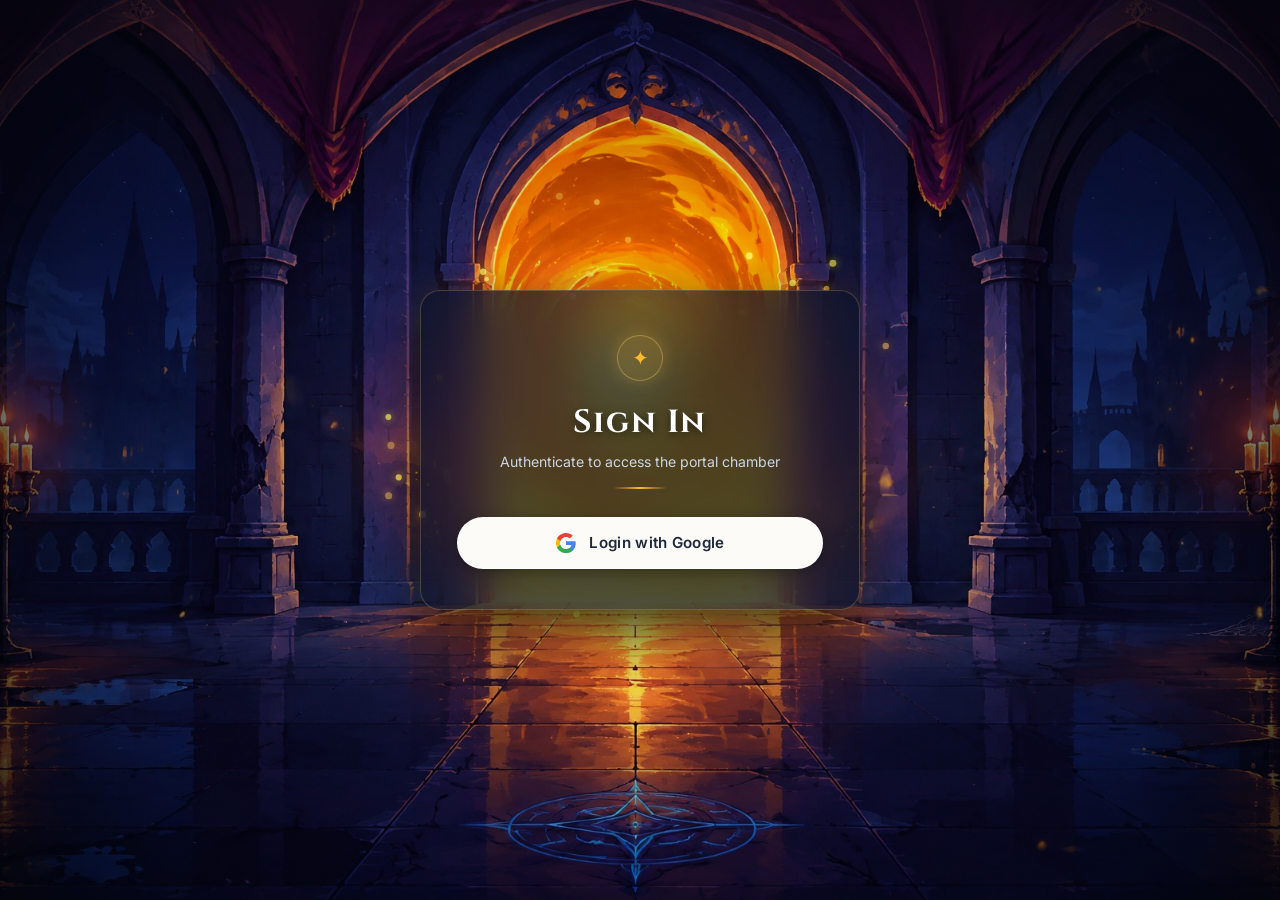
==== introduction-module/index.html @ b2c97324 "feat(intro): implement full progressive unlock chain and playable challenges 4-9" ====
<!DOCTYPE html>
<html lang="en">
<head>
  <meta charset="UTF-8" />
  <meta name="viewport" content="width=device-width, initial-scale=1.0" />
  <title>Cybersecurity Classes — Introduction Module</title>
  <link rel="preconnect" href="https://fonts.googleapis.com" />
  <link rel="preconnect" href="https://fonts.gstatic.com" crossorigin />
  <link href="https://fonts.googleapis.com/css2?family=Cinzel:wght@600;700;800&family=IBM+Plex+Mono:wght@400;500;600&family=Inter:wght@400;500;600;700&family=Outfit:wght@400;500;600;700&family=Sora:wght@400;500;600;700&display=swap" rel="stylesheet" />
  <script>
    // Instant Auth Guard (prevents unauthorized access or forward navigation after logout)
    (function() {
      try {
        if (sessionStorage.getItem('sanctumAuth') !== 'true') {
          window.location.replace('../index.html#login');
        }
      } catch (e) {
        window.location.replace('../index.html#login');
      }
    })();
    window.addEventListener('pageshow', function() {
      try {
        if (sessionStorage.getItem('sanctumAuth') !== 'true') {
          window.location.replace('../index.html#login');
        }
      } catch (e) {
        window.location.replace('../index.html#login');
      }
    });
  </script>
  <style>
    :root {
      --font-display: 'Cinzel', serif;
      --font-ui: 'Inter', sans-serif;
      --font-accent: 'Outfit', sans-serif;
      --font-mono: 'IBM Plex Mono', monospace;

      /* Forest Color Tokens */
      --color-forest-dark: #030a06;
      --color-forest-bg: #05140d;
      --color-forest-mid: #0b2217;
      --color-forest-canopy: #123826;
      --color-forest-light: #1a4f36;

      /* Foliage & Spore Emeralds */
      --color-emerald: #10b981;
      --color-emerald-glow: rgba(16, 185, 129, 0.4);
      --color-emerald-bright: #34d399;
      --color-emerald-mint: #6ee7b7;

      /* Ancient Timber & Bark */
      --color-timber-dark: #22140a;
      --color-timber: #3d2413;
      --color-timber-light: #6a4325;
      --color-timber-border: rgba(138, 93, 56, 0.35);

      /* River & Lake Luminous Blues */
      --color-river-deep: #022538;
      --color-river-blue: #0284c7;
      --color-river-sparkle: #38bdf8;
      --color-water-glow: rgba(56, 189, 248, 0.35);

      /* Warm Lantern & Firefly Amber */
      --color-lantern: #f59e0b;
      --color-lantern-bright: #fbbf24;
      --color-lantern-glow: rgba(251, 191, 36, 0.4);
      --color-gold: #fbbf24;
      --color-gold-bright: #fef08a;

      /* Cave Stone */
      --color-cave-stone: #131c19;
      --color-cave-border: rgba(52, 211, 153, 0.25);

      /* UI Panels (Glassmorphic Moss/Basalt) */
      --color-panel: rgba(8, 24, 16, 0.88);
      --color-panel-2: rgba(13, 38, 26, 0.92);
      --color-border: rgba(52, 211, 153, 0.22);
      --color-border-glow: rgba(52, 211, 153, 0.45);
      --color-red: #ef4444;

      --ease-cinematic: cubic-bezier(0.16, 1, 0.3, 1);
      --ease-spring: cubic-bezier(0.34, 1.56, 0.64, 1);
    }

    *, *::before, *::after {
      box-sizing: border-box;
      margin: 0;
      padding: 0;
    }

    html, body {
      width: 100%;
      min-height: 100%;
      background-color: var(--color-forest-dark);
      color: #e2e8f0;
      font-family: var(--font-ui);
      -webkit-font-smoothing: antialiased;
      overflow-x: hidden;
    }

    /* =========================================================================
       FOREST ENVIRONMENT BACKDROP (Sky, Mist, Trees, River, Lake, Cave, Treehouse)
       ========================================================================= */
    .forest-backdrop {
      position: fixed;
      inset: 0;
      pointer-events: none;
      z-index: 0;
      overflow: hidden;
    }

    /* Ambient Twilight Canopy Sky Gradient */
    .forest-sky {
      position: absolute;
      inset: 0;
      background: radial-gradient(circle at 50% 15%, #0e3424 0%, #061910 50%, #030a06 100%);
    }

    /* Animated Forest Mist Layers */
    .forest-mist-layer {
      position: absolute;
      left: -50%;
      width: 200%;
      height: 100%;
      background: radial-gradient(ellipse at 50% 40%, rgba(16, 185, 129, 0.07) 0%, transparent 60%),
                  radial-gradient(ellipse at 30% 70%, rgba(56, 189, 248, 0.06) 0%, transparent 50%),
                  radial-gradient(ellipse at 70% 80%, rgba(16, 185, 129, 0.05) 0%, transparent 55%);
      animation: mistDrift 38s ease-in-out infinite alternate;
      opacity: 0.85;
    }

    .forest-mist-layer-2 {
      position: absolute;
      left: -30%;
      width: 160%;
      height: 100%;
      background: radial-gradient(ellipse at 60% 30%, rgba(52, 211, 153, 0.06) 0%, transparent 50%),
                  radial-gradient(ellipse at 40% 85%, rgba(6, 78, 59, 0.15) 0%, transparent 60%);
      animation: mistDrift2 48s ease-in-out infinite alternate;
      opacity: 0.7;
    }

    @keyframes mistDrift {
      0% { transform: translateX(0) translateY(0); }
      50% { transform: translateX(6%) translateY(-20px); }
      100% { transform: translateX(-4%) translateY(10px); }
    }

    @keyframes mistDrift2 {
      0% { transform: translateX(0) scale(1); }
      50% { transform: translateX(-5%) scale(1.04); }
      100% { transform: translateX(3%) scale(0.98); }
    }

    /* Fireflies Canvas */
    #forestParticlesCanvas {
      position: absolute;
      inset: 0;
      width: 100%;
      height: 100%;
      z-index: 1;
    }

    /* Environmental Scenery SVG Container */
    .forest-scenery-svg {
      position: absolute;
      inset: 0;
      width: 100%;
      height: 100%;
      z-index: 2;
      object-fit: cover;
    }

    /* Hanging Canopy Foliage at Top */
    .canopy-vines {
      position: absolute;
      top: 0;
      left: 0;
      width: 100%;
      height: 140px;
      background: radial-gradient(ellipse at 20% 0%, rgba(16, 68, 42, 0.6) 0%, transparent 70%),
                  radial-gradient(ellipse at 80% 0%, rgba(16, 68, 42, 0.6) 0%, transparent 70%);
      pointer-events: none;
      z-index: 3;
    }

    /* Lantern Sway Animation */
    @keyframes lanternSway {
      0% { transform: rotate(-5deg); }
      50% { transform: rotate(5deg); }
      100% { transform: rotate(-5deg); }
    }

    .swaying-lantern {
      transform-origin: 1720px 420px;
      animation: lanternSway 4.2s ease-in-out infinite;
    }

    /* Water Ripple Shimmer Animation */
    @keyframes waterShimmer {
      0% { opacity: 0.45; stroke-dashoffset: 0; }
      50% { opacity: 0.85; stroke-dashoffset: 40; }
      100% { opacity: 0.45; stroke-dashoffset: 80; }
    }

    .ripple-wave {
      stroke-dasharray: 12, 18;
      animation: waterShimmer 6s linear infinite;
    }

    /* Cave Rune Glow Animation */
    @keyframes runeGlow {
      0%, 100% { opacity: 0.4; filter: drop-shadow(0 0 4px #10b981); }
      50% { opacity: 0.95; filter: drop-shadow(0 0 12px #34d399); }
    }

    .cave-rune {
      animation: runeGlow 3.6s ease-in-out infinite;
    }

    /* =========================================================================
       TOP NAVIGATION BAR (Woodland Ranger Post Aesthetic)
       ========================================================================= */
    .sanctum-topbar {
      position: relative;
      z-index: 25;
      display: flex;
      align-items: center;
      justify-content: space-between;
      padding: 18px 36px;
      border-bottom: 1px solid var(--color-border);
      background: rgba(5, 18, 12, 0.88);
      backdrop-filter: blur(16px);
      -webkit-backdrop-filter: blur(16px);
      box-shadow: 0 4px 24px rgba(0, 0, 0, 0.5), inset 0 -1px 0 rgba(52, 211, 153, 0.15);
    }

    .topbar-left {
      display: flex;
      align-items: center;
      gap: 14px;
    }

    .topbar-sigil {
      width: 36px;
      height: 36px;
      border-radius: 50%;
      background: radial-gradient(circle at 35% 35%, #184832 0%, #071c12 100%);
      border: 1.5px solid rgba(52, 211, 153, 0.5);
      box-shadow: 0 0 16px rgba(16, 185, 129, 0.35);
      display: flex;
      align-items: center;
      justify-content: center;
      color: var(--color-emerald-bright);
      font-size: 1.1rem;
    }

    .topbar-title {
      font-family: var(--font-display);
      font-size: 1.15rem;
      font-weight: 700;
      color: #ffffff;
      letter-spacing: 0.04em;
      text-shadow: 0 0 12px rgba(16, 185, 129, 0.3);
    }

    .topbar-crumbs {
      display: flex;
      align-items: center;
      gap: 8px;
      font-size: 0.84rem;
      color: #94a3b8;
      margin-left: 10px;
      padding-left: 14px;
      border-left: 1px solid rgba(52, 211, 153, 0.2);
    }

    .topbar-crumbs a {
      color: var(--color-emerald-bright);
      text-decoration: none;
      cursor: pointer;
      transition: color 0.2s;
    }

    .topbar-crumbs a:hover {
      color: #ffffff;
      text-decoration: underline;
    }

    .topbar-crumbs span {
      color: #f1f5f9;
      font-weight: 500;
    }

    .topbar-right {
      display: flex;
      align-items: center;
      gap: 16px;
    }

    .btn-return-dashboard {
      display: inline-flex;
      align-items: center;
      gap: 9px;
      background: linear-gradient(135deg, rgba(14, 38, 26, 0.95) 0%, rgba(6, 20, 14, 0.95) 100%);
      border: 1.5px solid rgba(52, 211, 153, 0.4);
      color: #f8fafc;
      padding: 9px 20px;
      border-radius: 9999px;
      cursor: pointer;
      font-family: var(--font-ui);
      font-size: 0.82rem;
      font-weight: 600;
      letter-spacing: 0.03em;
      text-decoration: none;
      transition: all 0.25s var(--ease-cinematic);
      box-shadow: 0 4px 18px rgba(0, 0, 0, 0.45), 0 0 14px rgba(16, 185, 129, 0.15);
    }

    .btn-return-dashboard:hover {
      background: linear-gradient(135deg, rgba(20, 56, 38, 0.95) 0%, rgba(10, 32, 22, 0.95) 100%);
      border-color: var(--color-emerald-bright);
      color: #ffffff;
      transform: translateY(-2px);
      box-shadow: 0 6px 24px rgba(0, 0, 0, 0.55), 0 0 24px rgba(16, 185, 129, 0.4);
    }

    .btn-return-dashboard svg {
      transition: transform 0.2s ease;
      color: var(--color-emerald-bright);
    }

    .btn-return-dashboard:hover svg {
      transform: translateX(-3px);
      color: #ffffff;
    }

    /* =========================================================================
       PAGE VIEW WRAPPERS & SCREEN SWITCHING
       ========================================================================= */
    .module-content-wrapper {
      position: relative;
      z-index: 10;
      min-height: calc(100vh - 75px);
      display: flex;
      flex-direction: column;
    }

    .screen-view {
      display: none;
      opacity: 0;
      transform: translateY(14px);
      transition: opacity 0.4s var(--ease-cinematic), transform 0.4s var(--ease-cinematic);
    }

    .screen-view.active {
      display: block;
      opacity: 1;
      transform: translateY(0);
      animation: viewSlideIn 0.5s var(--ease-cinematic) forwards;
    }

    @keyframes viewSlideIn {
      from {
        opacity: 0;
        transform: translateY(16px) scale(0.985);
      }
      to {
        opacity: 1;
        transform: translateY(0) scale(1);
      }
    }

    /* =========================================================================
       SCREEN 1: CASE FILE DASHBOARD LANDING (Treehouse Lookout / Forest Outpost)
       ========================================================================= */
    .case-dash {
      max-width: 1020px;
      margin: 0 auto;
      padding: 54px 32px 90px;
    }

    .case-tag-badge {
      display: inline-flex;
      align-items: center;
      gap: 8px;
      font-size: 0.78rem;
      color: var(--color-emerald-bright);
      background: rgba(16, 185, 129, 0.12);
      border: 1px solid rgba(52, 211, 153, 0.4);
      padding: 6px 16px;
      border-radius: 9999px;
      margin-bottom: 22px;
      font-family: var(--font-mono);
      letter-spacing: 0.06em;
      text-transform: uppercase;
      box-shadow: 0 0 14px rgba(16, 185, 129, 0.15);
    }

    .case-dash h1 {
      font-family: var(--font-display);
      font-size: 2.35rem;
      font-weight: 700;
      color: #ffffff;
      line-height: 1.25;
      margin-bottom: 14px;
      text-shadow: 0 3px 18px rgba(0, 0, 0, 0.8), 0 0 25px rgba(16, 185, 129, 0.15);
    }

    .case-dash p.lead-text {
      color: #a7b9b0;
      font-size: 1.02rem;
      max-width: 680px;
      line-height: 1.68;
      margin-bottom: 38px;
    }

    /* Hero Case Card (High Canopy Treehouse Post) */
    .hero-case-card {
      position: relative;
      overflow: hidden;
      border: 1.5px solid rgba(52, 211, 153, 0.35);
      background: linear-gradient(135deg, rgba(12, 34, 23, 0.88) 0%, rgba(6, 18, 12, 0.94) 100%);
      border-radius: 20px;
      padding: 38px 42px;
      display: flex;
      align-items: center;
      justify-content: space-between;
      gap: 28px;
      backdrop-filter: blur(16px);
      -webkit-backdrop-filter: blur(16px);
      box-shadow: 0 20px 50px rgba(0, 0, 0, 0.65), 0 0 30px rgba(16, 185, 129, 0.12);
      transition: transform 0.3s ease, border-color 0.3s ease;
    }

    .hero-case-card:hover {
      border-color: rgba(52, 211, 153, 0.6);
      box-shadow: 0 24px 60px rgba(0, 0, 0, 0.75), 0 0 40px rgba(16, 185, 129, 0.22);
    }

    .hero-case-card::after {
      content: '';
      position: absolute;
      left: -100%;
      top: 0;
      bottom: 0;
      width: 60%;
      background: linear-gradient(90deg, transparent, rgba(52, 211, 153, 0.1), transparent);
      animation: scanSweep 5.5s linear infinite;
      pointer-events: none;
    }

    @keyframes scanSweep {
      to { left: 160%; }
    }

    .hero-case-text h2 {
      font-family: var(--font-display);
      margin: 0 0 10px;
      font-size: 1.45rem;
      font-weight: 700;
      color: #ffffff;
      display: flex;
      align-items: center;
      gap: 10px;
    }

    .hero-case-text p {
      margin: 0;
      color: #9bb1a4;
      font-size: 0.95rem;
      max-width: 500px;
      line-height: 1.62;
    }

    .btn-start-case {
      display: inline-flex;
      align-items: center;
      gap: 10px;
      border: none;
      cursor: pointer;
      font-family: var(--font-ui);
      font-weight: 700;
      font-size: 0.96rem;
      padding: 14px 30px;
      border-radius: 9999px;
      background: linear-gradient(135deg, #10b981 0%, #059669 100%);
      color: #031c11;
      box-shadow: 0 8px 24px rgba(16, 185, 129, 0.4), inset 0 1px 0 rgba(255, 255, 255, 0.3);
      transition: all 0.25s var(--ease-cinematic);
      white-space: nowrap;
    }

    .btn-start-case:hover {
      transform: translateY(-3px) scale(1.03);
      background: linear-gradient(135deg, #34d399 0%, #10b981 100%);
      box-shadow: 0 12px 32px rgba(16, 185, 129, 0.6);
      color: #02140c;
    }

    /* Environmental Highlights Strip (Trees, Lake/River, Cave) */
    .forest-lore-strip {
      display: grid;
      grid-template-columns: repeat(3, 1fr);
      gap: 18px;
      margin-top: 32px;
    }

    @media (max-width: 820px) {
      .forest-lore-strip { grid-template-columns: 1fr; }
    }

    .lore-card {
      background: rgba(8, 24, 16, 0.7);
      border: 1px solid rgba(52, 211, 153, 0.18);
      border-radius: 14px;
      padding: 20px 22px;
      display: flex;
      gap: 14px;
      align-items: flex-start;
      backdrop-filter: blur(10px);
      transition: transform 0.25s ease, border-color 0.25s ease;
    }

    .lore-card:hover {
      border-color: rgba(52, 211, 153, 0.4);
      transform: translateY(-2px);
    }

    .lore-icon-wrap {
      width: 38px;
      height: 38px;
      border-radius: 10px;
      background: rgba(16, 185, 129, 0.12);
      border: 1px solid rgba(52, 211, 153, 0.3);
      display: flex;
      align-items: center;
      justify-content: center;
      color: var(--color-emerald-bright);
      font-size: 1.15rem;
      flex-shrink: 0;
    }

    .lore-card h4 {
      font-family: var(--font-display);
      font-size: 0.98rem;
      color: #ffffff;
      margin-bottom: 5px;
    }

    .lore-card p {
      font-size: 0.82rem;
      color: #9bb1a4;
      line-height: 1.5;
      margin: 0;
    }

    /* =========================================================================
       SCREEN 2: NINE-ROOM CHALLENGE GRID (The Woodland Trail Map)
       ========================================================================= */
    .module-grid-wrapper {
      max-width: 1100px;
      margin: 0 auto;
      padding: 44px 32px 90px;
    }

    .module-grid-wrapper h1 {
      font-family: var(--font-display);
      font-size: 2.05rem;
      font-weight: 700;
      color: #ffffff;
      margin-bottom: 8px;
      text-shadow: 0 0 16px rgba(16, 185, 129, 0.25);
    }

    .module-grid-wrapper p.lead-text {
      color: #9bb1a4;
      font-size: 0.96rem;
      margin-bottom: 34px;
      max-width: 700px;
      line-height: 1.62;
    }

    .rooms-container {
      display: grid;
      grid-template-columns: repeat(3, 1fr);
      gap: 18px;
    }

    @media (max-width: 920px) {
      .rooms-container { grid-template-columns: repeat(2, 1fr); }
    }
    @media (max-width: 580px) {
      .rooms-container { grid-template-columns: 1fr; }
    }

    .room-card {
      position: relative;
      border: 1.5px solid rgba(52, 211, 153, 0.25);
      background: linear-gradient(145deg, rgba(12, 34, 23, 0.82) 0%, rgba(6, 18, 12, 0.92) 100%);
      border-radius: 16px;
      padding: 24px;
      cursor: pointer;
      backdrop-filter: blur(12px);
      transition: all 0.28s var(--ease-cinematic);
      overflow: hidden;
    }

    .room-card:hover:not(.locked) {
      border-color: var(--color-emerald-bright);
      transform: translateY(-4px);
      box-shadow: 0 14px 32px rgba(0, 0, 0, 0.6), 0 0 24px rgba(16, 185, 129, 0.3);
    }

    .room-card.locked {
      cursor: default;
      opacity: 0.52;
      border-color: rgba(255, 255, 255, 0.08);
      background: rgba(6, 16, 11, 0.65);
    }

    .room-card.locked:hover {
      transform: none;
      box-shadow: none;
    }

    .room-card-header {
      display: flex;
      justify-content: space-between;
      align-items: center;
      margin-bottom: 14px;
    }

    .room-sigil-box {
      width: 38px;
      height: 38px;
      border-radius: 10px;
      background: rgba(16, 185, 129, 0.12);
      border: 1px solid rgba(52, 211, 153, 0.3);
      display: flex;
      align-items: center;
      justify-content: center;
      color: var(--color-emerald-bright);
      font-size: 1.05rem;
    }

    .room-card.locked .room-sigil-box {
      color: #64748b;
      background: rgba(255, 255, 255, 0.04);
      border-color: rgba(255, 255, 255, 0.08);
    }

    .room-status-badge {
      font-size: 0.72rem;
      font-weight: 600;
      color: var(--color-emerald-bright);
      background: rgba(16, 185, 129, 0.12);
      border: 1px solid var(--color-emerald-glow);
      border-radius: 9999px;
      padding: 3px 11px;
      letter-spacing: 0.04em;
    }

    .room-card.locked .room-status-badge {
      color: #94a3b8;
      background: rgba(255, 255, 255, 0.05);
      border-color: rgba(255, 255, 255, 0.12);
    }

    .room-card h3 {
      font-family: var(--font-display);
      margin: 0 0 8px;
      font-size: 1.15rem;
      font-weight: 700;
      color: #ffffff;
    }

    .room-card p {
      margin: 0;
      font-size: 0.86rem;
      color: #9bb1a4;
      line-height: 1.55;
    }

    /* Completed Room Card Styling */
    .room-card.completed {
      border-color: rgba(52, 211, 153, 0.7);
      background: linear-gradient(145deg, rgba(14, 46, 30, 0.92) 0%, rgba(6, 24, 15, 0.96) 100%);
      box-shadow: 0 10px 28px rgba(0, 0, 0, 0.5), 0 0 24px rgba(16, 185, 129, 0.28);
    }

    .room-card.completed:hover {
      border-color: var(--color-emerald-bright);
      box-shadow: 0 16px 36px rgba(0, 0, 0, 0.65), 0 0 32px rgba(52, 211, 153, 0.45);
    }

    .room-card.completed .room-sigil-box {
      background: rgba(52, 211, 153, 0.25);
      border-color: #34d399;
      color: #ffffff;
      box-shadow: 0 0 14px rgba(52, 211, 153, 0.45);
    }

    .room-status-badge.completed {
      color: #ffffff;
      background: linear-gradient(135deg, rgba(16, 185, 129, 0.95) 0%, rgba(5, 150, 105, 0.95) 100%);
      border: 1px solid #34d399;
      box-shadow: 0 0 14px rgba(52, 211, 153, 0.5);
      display: inline-flex;
      align-items: center;
      gap: 5px;
    }

    .room-status-badge.completed svg {
      stroke: #ffffff;
      stroke-width: 3;
    }

    .room-card-footer {
      margin-top: 14px;
      padding-top: 12px;
      border-top: 1px solid rgba(52, 211, 153, 0.25);
      display: flex;
      align-items: center;
      justify-content: space-between;
    }

    .completion-pill {
      display: inline-flex;
      align-items: center;
      gap: 6px;
      font-size: 0.78rem;
      font-weight: 600;
      color: #34d399;
      letter-spacing: 0.02em;
    }

    /* Expedition Progress Bar on Woodland Trail Screen */
    .expedition-progress-card {
      margin-bottom: 24px;
      padding: 16px 22px;
      background: rgba(12, 34, 23, 0.85);
      border: 1.5px solid rgba(52, 211, 153, 0.35);
      border-radius: 14px;
      backdrop-filter: blur(10px);
      box-shadow: 0 8px 24px rgba(0, 0, 0, 0.35);
    }

    .progress-text-row {
      display: flex;
      justify-content: space-between;
      align-items: center;
      margin-bottom: 10px;
      flex-wrap: wrap;
      gap: 8px;
    }

    .progress-title-wrap {
      display: flex;
      align-items: center;
      gap: 8px;
      font-weight: 700;
      font-size: 0.92rem;
      color: #ffffff;
    }

    .progress-counter {
      font-family: var(--font-mono);
      font-size: 0.82rem;
      font-weight: 600;
      color: var(--color-emerald-bright);
      background: rgba(16, 185, 129, 0.14);
      border: 1px solid rgba(52, 211, 153, 0.35);
      border-radius: 9999px;
      padding: 3px 12px;
    }

    .progress-track {
      width: 100%;
      height: 8px;
      background: rgba(4, 18, 12, 0.85);
      border-radius: 9999px;
      overflow: hidden;
      border: 1px solid rgba(52, 211, 153, 0.2);
    }

    .progress-fill-bar {
      height: 100%;
      width: 0%;
      background: linear-gradient(90deg, #10b981, #34d399);
      border-radius: 9999px;
      box-shadow: 0 0 12px rgba(52, 211, 153, 0.6);
      transition: width 0.6s cubic-bezier(0.25, 1, 0.5, 1);
    }

    /* Stage Header Completed Badge */
    .stage-title-group {
      display: flex;
      align-items: center;
      gap: 12px;
      flex-wrap: wrap;
    }

    .room-stage-badge {
      display: inline-flex;
      align-items: center;
      gap: 5px;
      font-family: var(--font-ui);
      font-size: 0.74rem;
      font-weight: 700;
      letter-spacing: 0.04em;
      text-transform: uppercase;
      color: #ffffff;
      background: linear-gradient(135deg, rgba(16, 185, 129, 0.95), rgba(5, 150, 105, 0.95));
      border: 1px solid #34d399;
      border-radius: 9999px;
      padding: 3px 12px;
      box-shadow: 0 0 12px rgba(52, 211, 153, 0.4);
    }

    /* Flag Banner Details */
    .flag-details {
      display: flex;
      flex-direction: column;
      gap: 4px;
    }

    .flag-status-label {
      display: inline-flex;
      align-items: center;
      gap: 6px;
      font-size: 0.72rem;
      font-weight: 700;
      letter-spacing: 0.06em;
      color: #ffffff;
      text-shadow: 0 0 8px rgba(52, 211, 153, 0.5);
    }

    .flag-code {
      font-family: var(--font-mono);
      font-size: 1.05rem;
      color: var(--color-emerald-bright);
    }

    .room-lock-note {
      margin-top: 10px;
      font-size: 0.74rem;
      color: #fbbf24;
      font-family: var(--font-mono);
      display: none;
      line-height: 1.4;
    }
    .room-card.locked .room-lock-note {
      display: block;
    }

    /* Runestone Cipher Tool */
    .cipher-tool-card {
      background: rgba(12, 34, 23, 0.92);
      border: 1.5px solid rgba(52, 211, 153, 0.35);
      border-radius: 14px;
      padding: 22px;
      display: flex;
      flex-direction: column;
      gap: 16px;
      color: #ffffff;
      box-shadow: 0 16px 44px rgba(0, 0, 0, 0.75);
    }

    .cipher-slider-row {
      display: flex;
      align-items: center;
      gap: 14px;
    }

    .cipher-slider-row input[type=range] {
      flex: 1;
      accent-color: #10b981;
      height: 8px;
      cursor: pointer;
    }

    .cipher-shift-display {
      font-family: var(--font-mono);
      font-size: 0.95rem;
      font-weight: 700;
      color: var(--color-emerald-bright);
      min-width: 90px;
    }

    .cipher-output-box {
      background: #030a06;
      border: 1.5px solid rgba(52, 211, 153, 0.3);
      border-radius: 10px;
      padding: 16px;
      font-family: var(--font-mono);
      font-size: 1.05rem;
      color: #38bdf8;
      min-height: 48px;
      word-break: break-all;
    }

    /* Radio Dispatch Social Choices */
    .radio-choices-container {
      display: flex;
      flex-direction: column;
      gap: 12px;
      margin-top: 16px;
    }

    .radio-choice-btn {
      text-align: left;
      padding: 14px 18px;
      background: rgba(16, 185, 129, 0.08);
      border: 1.5px solid rgba(52, 211, 153, 0.28);
      border-radius: 10px;
      color: #f1f5f9;
      cursor: pointer;
      font-family: var(--font-ui);
      font-size: 0.88rem;
      line-height: 1.5;
      transition: all 0.2s ease;
    }

    .radio-choice-btn:hover {
      background: rgba(16, 185, 129, 0.22);
      border-color: var(--color-emerald-bright);
      transform: translateX(4px);
    }

    /* Tool Input Row */
    .tool-input-row {
      display: flex;
      gap: 10px;
      align-items: center;
      margin-bottom: 12px;
    }

    .tool-input-row input {
      flex: 1;
      padding: 10px 14px;
      background: #030a06;
      border: 1px solid rgba(52, 211, 153, 0.3);
      border-radius: 8px;
      font-family: var(--font-mono);
      font-size: 0.88rem;
      color: #ffffff;
    }

    /* =========================================================================
       SCREENS 3, 4, 5: INTERACTIVE ROOM LAYOUTS (Woodland Research Field Stations)
       ========================================================================= */
    .room-interactive-layout {
      display: grid;
      grid-template-columns: 340px 1fr;
      min-height: calc(100vh - 75px);
    }

    @media (max-width: 900px) {
      .room-interactive-layout { grid-template-columns: 1fr; }
    }

    .room-brief-panel {
      border-right: 1px solid var(--color-border);
      padding: 30px 24px;
      background: rgba(7, 20, 14, 0.9);
      display: flex;
      flex-direction: column;
      gap: 18px;
      backdrop-filter: blur(14px);
    }

    @media (max-width: 900px) {
      .room-brief-panel {
        border-right: none;
        border-bottom: 1px solid var(--color-border);
      }
    }

    .room-brief-panel h2 {
      font-family: var(--font-display);
      font-size: 1.35rem;
      font-weight: 700;
      color: #ffffff;
      margin-bottom: 4px;
    }

    .room-sub-caption {
      color: #8da396;
      font-size: 0.82rem;
      line-height: 1.45;
    }

    .dialogue-bubble {
      background: rgba(12, 34, 23, 0.9);
      border: 1px solid rgba(52, 211, 153, 0.35);
      border-radius: 14px;
      padding: 16px;
      font-size: 0.88rem;
      line-height: 1.6;
      color: #f1f5f9;
      transition: border-color 0.25s ease, box-shadow 0.25s ease;
      box-shadow: 0 4px 16px rgba(0, 0, 0, 0.3);
    }

    .dialogue-bubble.pulse {
      border-color: var(--color-emerald-bright);
      box-shadow: 0 0 20px rgba(16, 185, 129, 0.35);
    }

    .dialogue-bubble .hint {
      display: block;
      margin-top: 10px;
      padding-top: 10px;
      border-top: 1px dashed rgba(52, 211, 153, 0.25);
      color: var(--color-gold-bright);
      font-family: var(--font-mono);
      font-size: 0.82rem;
    }

    .mech-box {
      border: 1px solid rgba(16, 185, 129, 0.35);
      background: rgba(16, 185, 129, 0.08);
      border-radius: 12px;
      padding: 15px;
      font-size: 0.82rem;
      line-height: 1.55;
      color: #cbd5e1;
      transition: border-color 0.25s ease;
    }

    .mech-box.pulse {
      border-color: var(--color-emerald);
      box-shadow: 0 0 16px rgba(16, 185, 129, 0.35);
    }

    .mech-box .label {
      display: block;
      font-size: 0.74rem;
      color: var(--color-emerald-bright);
      font-weight: 700;
      text-transform: uppercase;
      letter-spacing: 0.05em;
      margin-bottom: 6px;
    }

    .room-stage-panel {
      padding: 30px 32px;
      display: flex;
      flex-direction: column;
      gap: 18px;
      background: rgba(4, 14, 9, 0.65);
    }

    .stage-header-row {
      display: flex;
      justify-content: space-between;
      align-items: center;
      gap: 12px;
      flex-wrap: wrap;
    }

    .stage-header-row h1 {
      font-family: var(--font-mono);
      font-size: 1.25rem;
      font-weight: 600;
      color: #ffffff;
      display: flex;
      align-items: center;
      gap: 8px;
    }

    .stage-actions-group {
      display: flex;
      gap: 10px;
    }

    /* Terminal Component (Woodland Basalt Console) */
    .sanctum-terminal {
      background: #030a06;
      border: 1.5px solid rgba(52, 211, 153, 0.25);
      border-radius: 14px;
      flex: 1;
      display: flex;
      flex-direction: column;
      overflow: hidden;
      font-family: var(--font-mono);
      font-size: 0.86rem;
      min-height: 380px;
      box-shadow: 0 16px 44px rgba(0, 0, 0, 0.75), 0 0 20px rgba(16, 185, 129, 0.08);
    }

    .term-titlebar {
      display: flex;
      align-items: center;
      gap: 8px;
      padding: 10px 16px;
      background: #07160e;
      border-bottom: 1px solid rgba(52, 211, 153, 0.15);
    }

    .term-titlebar span {
      width: 11px;
      height: 11px;
      border-radius: 50%;
    }

    .term-titlebar span:nth-child(1) { background: #ef4444; }
    .term-titlebar span:nth-child(2) { background: #f59e0b; }
    .term-titlebar span:nth-child(3) { background: #10b981; }

    .term-scroll-body {
      flex: 1;
      padding: 16px 18px;
      overflow-y: auto;
      line-height: 1.7;
      color: #e2e8f0;
    }

    .term-line {
      white-space: pre-wrap;
      word-break: break-word;
      margin-bottom: 3px;
    }

    .term-line.echo { color: #8da396; }
    .term-line.out { color: #f1f5f9; }
    .term-line.warn { color: #f87171; }
    .term-line.flag { color: #34d399; font-weight: 700; font-size: 0.95rem; }

    .term-input-container {
      display: flex;
      align-items: center;
      gap: 10px;
      padding: 12px 18px;
      background: #051009;
      border-top: 1px solid rgba(52, 211, 153, 0.15);
    }

    .term-prompt-label {
      color: var(--color-emerald-bright);
      font-weight: 600;
    }

    .term-input-field {
      flex: 1;
      background: transparent;
      border: none;
      outline: none;
      color: #ffffff;
      font-family: var(--font-mono);
      font-size: 0.88rem;
    }

    .term-input-field.filled {
      box-shadow: 0 0 0 2px var(--color-emerald);
    }

    /* Fake Browser Component (Grotto Research Slate) */
    .sanctum-browser {
      background: #ffffff;
      border: 1.5px solid rgba(52, 211, 153, 0.3);
      border-radius: 14px;
      flex: 1;
      display: flex;
      flex-direction: column;
      overflow: hidden;
      color: #1e293b;
      min-height: 380px;
      box-shadow: 0 16px 44px rgba(0, 0, 0, 0.75);
    }

    .browser-toolbar {
      display: flex;
      gap: 10px;
      align-items: center;
      padding: 10px 14px;
      background: #e6edea;
      border-bottom: 1px solid #cbd5e1;
    }

    .browser-dots {
      display: flex;
      gap: 6px;
    }

    .browser-dots span {
      width: 10px;
      height: 10px;
      border-radius: 50%;
    }

    .browser-dots span:nth-child(1) { background: #ef4444; }
    .browser-dots span:nth-child(2) { background: #f59e0b; }
    .browser-dots span:nth-child(3) { background: #10b981; }

    .browser-addr-field {
      flex: 1;
      background: #ffffff;
      border: 1px solid #cbd5e1;
      border-radius: 6px;
      padding: 6px 12px;
      font-family: var(--font-mono);
      font-size: 0.82rem;
      color: #334155;
    }

    .browser-content-page {
      flex: 1;
      padding: 24px 28px;
      overflow-y: auto;
      font-size: 0.92rem;
      line-height: 1.6;
      background: #f8fafc;
    }

    .browser-content-page a.plink {
      color: #0284c7;
      cursor: pointer;
      text-decoration: underline;
      font-weight: 600;
    }

    .browser-content-page pre {
      background: #e2e8f0;
      border: 1px solid #cbd5e1;
      border-radius: 8px;
      padding: 14px;
      font-family: var(--font-mono);
      font-size: 0.84rem;
      margin: 10px 0;
    }

    .login-box-widget {
      max-width: 320px;
      margin: 24px auto 0;
      border: 1px solid #cbd5e1;
      border-radius: 10px;
      padding: 22px;
      background: #ffffff;
      box-shadow: 0 4px 16px rgba(0, 0, 0, 0.08);
    }

    .login-box-widget label {
      display: block;
      font-size: 0.78rem;
      font-weight: 600;
      color: #64748b;
      margin: 10px 0 4px;
      text-transform: uppercase;
    }

    .login-box-widget input {
      width: 100%;
      padding: 9px 12px;
      border: 1px solid #cbd5e1;
      border-radius: 6px;
      font-size: 0.86rem;
      font-family: var(--font-mono);
      transition: box-shadow 0.2s;
    }

    .login-box-widget input.filled {
      box-shadow: 0 0 0 2px var(--color-emerald);
    }

    .login-box-widget button {
      margin-top: 16px;
      width: 100%;
      padding: 10px;
      border: none;
      border-radius: 6px;
      background: #0f2e1e;
      color: #ffffff;
      cursor: pointer;
      font-weight: 600;
      font-size: 0.88rem;
      transition: background 0.2s;
    }

    .login-box-widget button:hover {
      background: #14442b;
    }

    .login-box-widget .err-text {
      color: #dc2626;
      font-size: 0.8rem;
      margin-top: 10px;
      display: none;
    }

    /* Guestbook Widget */
    .guestbook-comment {
      border: 1px solid #cbd5e1;
      border-radius: 8px;
      padding: 12px 14px;
      margin-bottom: 10px;
      background: #ffffff;
    }

    .guestbook-comment b {
      display: block;
      font-size: 0.78rem;
      color: #64748b;
      margin-bottom: 4px;
    }

    .guestbook-form textarea {
      width: 100%;
      min-height: 72px;
      border: 1px solid #cbd5e1;
      border-radius: 8px;
      padding: 10px 12px;
      font-family: var(--font-mono);
      font-size: 0.84rem;
      resize: vertical;
      margin-bottom: 10px;
    }

    .guestbook-form textarea.filled {
      box-shadow: 0 0 0 2px var(--color-emerald);
    }

    .guestbook-form button {
      padding: 9px 18px;
      border: none;
      border-radius: 6px;
      background: #0f2e1e;
      color: #ffffff;
      cursor: pointer;
      font-weight: 600;
      font-size: 0.86rem;
    }

    .admin-review-log {
      background: #061009;
      border: 1px solid #1c3d28;
      border-radius: 8px;
      padding: 12px 14px;
      margin-top: 16px;
      font-family: var(--font-mono);
      font-size: 0.78rem;
      color: #94a3b8;
    }

    .admin-review-log .cap { color: #34d399; font-weight: 600; }

    /* Flag Notification Banner (Forest Bloom) */
    .flag-banner-box {
      display: none;
      border: 1.5px solid var(--color-emerald-bright);
      background: linear-gradient(135deg, rgba(16, 185, 129, 0.18) 0%, rgba(5, 40, 26, 0.9) 100%);
      border-radius: 14px;
      padding: 16px 22px;
      font-family: var(--font-mono);
      font-size: 0.95rem;
      font-weight: 600;
      color: #34d399;
      align-items: center;
      justify-content: space-between;
      gap: 16px;
      box-shadow: 0 8px 30px rgba(16, 185, 129, 0.35);
    }

    .flag-banner-box.show {
      display: flex;
      animation: flagPop 0.5s var(--ease-spring);
    }

    @keyframes flagPop {
      from { transform: scale(0.92); opacity: 0; }
      to { transform: scale(1); opacity: 1; }
    }

    /* Buttons */
    .btn-action {
      display: inline-flex;
      align-items: center;
      justify-content: center;
      border: none;
      cursor: pointer;
      font-family: var(--font-ui);
      font-weight: 600;
      font-size: 0.85rem;
      padding: 10px 18px;
      border-radius: 8px;
      background: var(--color-emerald);
      color: #031c11;
      transition: all 0.2s ease;
      white-space: nowrap;
    }

    .btn-action:hover {
      transform: translateY(-1px);
      box-shadow: 0 4px 16px rgba(16, 185, 129, 0.4);
      background: var(--color-emerald-bright);
    }

    .btn-action.ghost {
      background: rgba(255, 255, 255, 0.06);
      border: 1px solid rgba(52, 211, 153, 0.25);
      color: #f1f5f9;
    }

    .btn-action.ghost:hover {
      background: rgba(16, 185, 129, 0.15);
      border-color: rgba(52, 211, 153, 0.5);
      box-shadow: none;
      color: #ffffff;
    }

    .btn-action.teal {
      background: var(--color-emerald);
      color: #031c11;
      font-weight: 700;
    }

    .btn-action.teal-outline {
      background: transparent;
      border: 1px solid rgba(52, 211, 153, 0.5);
      color: #34d399;
    }

    .btn-action.teal-outline:hover {
      background: rgba(16, 185, 129, 0.12);
      border-color: var(--color-emerald-bright);
    }

    .btn-action.small {
      padding: 7px 13px;
      font-size: 0.78rem;
    }

    /* Slow, Gentle Emerald Forest Portal Veil */
    .forest-portal-veil {
      position: fixed;
      top: 0;
      left: 0;
      right: 0;
      bottom: 0;
      width: 100vw;
      height: 100vh;
      z-index: 99999;
      pointer-events: none;
      background: radial-gradient(ellipse at center,
        #ffffff 0%,
        #f0fdf4 35%,
        #dcfce7 68%,
        #bbf7d0 100%
      );
      backdrop-filter: blur(14px);
      -webkit-backdrop-filter: blur(14px);
      opacity: 1;
      visibility: visible;
      transition: opacity 0.85s cubic-bezier(0.25, 1, 0.5, 1), visibility 0.85s ease;
    }

    .forest-portal-veil.dissolved {
      opacity: 0;
      visibility: hidden;
    }
  </style>
<body>

  <!-- Smooth Celestial Forest Portal Veil -->
  <div class="forest-portal-veil" id="forestPortalVeil"></div>

  <!-- ===================================================================== -->
  <!-- FOREST ENVIRONMENT BACKDROP (Trees, River, Lake, Cave, Treehouse)       -->
  <!-- ===================================================================== -->
  <div class="forest-backdrop">
    <!-- Twilight Sky & Mist -->
    <div class="forest-sky"></div>
    <div class="forest-mist-layer"></div>
    <div class="forest-mist-layer-2"></div>
    <div class="canopy-vines"></div>

    <!-- Fireflies / Bioluminescent Forest Spores Canvas -->
    <canvas id="forestParticlesCanvas"></canvas>

    <!-- Scalable Forest Scenery SVG Artwork -->
    <svg class="forest-scenery-svg" viewBox="0 0 1920 1080" preserveAspectRatio="xMidYMax slice" fill="none" xmlns="http://www.w3.org/2000/svg">
      <defs>
        <!-- Gradients -->
        <linearGradient id="trunkGradLeft" x1="0" y1="0" x2="1" y2="0">
          <stop offset="0%" stop-color="#140b05" />
          <stop offset="60%" stop-color="#2a170a" />
          <stop offset="100%" stop-color="#3d220f" />
        </linearGradient>

        <linearGradient id="trunkGradRight" x1="0" y1="0" x2="1" y2="0">
          <stop offset="0%" stop-color="#2a170a" />
          <stop offset="70%" stop-color="#190e06" />
          <stop offset="100%" stop-color="#0e0703" />
        </linearGradient>

        <linearGradient id="canopyGradDeep" x1="0" y1="0" x2="0" y2="1">
          <stop offset="0%" stop-color="#0a2a19" />
          <stop offset="50%" stop-color="#061b10" />
          <stop offset="100%" stop-color="#030c07" />
        </linearGradient>

        <linearGradient id="canopyGradMid" x1="0" y1="0" x2="0" y2="1">
          <stop offset="0%" stop-color="#104428" />
          <stop offset="70%" stop-color="#092918" />
          <stop offset="100%" stop-color="#04130b" />
        </linearGradient>

        <linearGradient id="lakeGrad" x1="0" y1="0" x2="0" y2="1">
          <stop offset="0%" stop-color="#042636" stop-opacity="0.8" />
          <stop offset="40%" stop-color="#073d4c" stop-opacity="0.9" />
          <stop offset="100%" stop-color="#02141c" stop-opacity="0.95" />
        </linearGradient>

        <linearGradient id="riverStreamGrad" x1="0" y1="0" x2="1" y2="1">
          <stop offset="0%" stop-color="#0ea5e9" stop-opacity="0.6" />
          <stop offset="50%" stop-color="#0284c7" stop-opacity="0.75" />
          <stop offset="100%" stop-color="#0369a1" stop-opacity="0.85" />
        </linearGradient>

        <radialGradient id="lanternRadial" cx="50%" cy="50%" r="50%">
          <stop offset="0%" stop-color="#fef08a" stop-opacity="0.95" />
          <stop offset="40%" stop-color="#fbbf24" stop-opacity="0.65" />
          <stop offset="80%" stop-color="#f59e0b" stop-opacity="0.2" />
          <stop offset="100%" stop-color="#f59e0b" stop-opacity="0" />
        </radialGradient>

        <radialGradient id="caveRuneGlow" cx="50%" cy="50%" r="50%">
          <stop offset="0%" stop-color="#34d399" stop-opacity="0.9" />
          <stop offset="60%" stop-color="#10b981" stop-opacity="0.4" />
          <stop offset="100%" stop-color="#059669" stop-opacity="0" />
        </radialGradient>
      </defs>

      <!-- 1. DISTANT MOUNTAINS & FOREST RIDGES -->
      <path d="M 0 680 Q 300 560 650 640 T 1350 610 T 1920 630 L 1920 1080 L 0 1080 Z" fill="#05160e" opacity="0.6" />
      <path d="M 0 740 C 420 680, 800 730, 1150 710 C 1500 690, 1750 720, 1920 700 L 1920 1080 L 0 1080 Z" fill="#04120b" opacity="0.75" />

      <!-- 2. WINDING RIVER & TRANQUIL LAKE -->
      <!-- Winding River flowing from middle valley down to foreground lake -->
      <path d="M 720 700 C 760 740, 830 760, 800 800 C 770 840, 680 870, 710 920 C 740 960, 860 990, 920 1080 L 640 1080 C 600 1010, 560 960, 580 910 C 610 840, 690 810, 680 770 C 670 730, 690 710, 720 700 Z" fill="url(#riverStreamGrad)" opacity="0.75" />

      <!-- Foreground Lake Body -->
      <path d="M 0 880 C 380 840, 720 890, 1050 860 C 1380 830, 1680 880, 1920 850 L 1920 1080 L 0 1080 Z" fill="url(#lakeGrad)" />

      <!-- River & Lake Water Shimmer Ripples -->
      <path class="ripple-wave" d="M 120 920 Q 350 900 580 930" stroke="#38bdf8" stroke-width="2.5" stroke-linecap="round" fill="none" opacity="0.5" />
      <path class="ripple-wave" d="M 640 950 Q 880 930 1120 960" stroke="#67e8f9" stroke-width="2" stroke-linecap="round" fill="none" opacity="0.6" style="animation-delay:-2s;" />
      <path class="ripple-wave" d="M 1180 910 Q 1420 890 1660 920" stroke="#38bdf8" stroke-width="2" stroke-linecap="round" fill="none" opacity="0.5" style="animation-delay:-4s;" />
      <path class="ripple-wave" d="M 280 980 Q 560 960 840 990" stroke="#7dd3fc" stroke-width="1.8" stroke-linecap="round" fill="none" opacity="0.4" style="animation-delay:-1.5s;" />
      <path class="ripple-wave" d="M 980 1010 Q 1280 980 1560 1020" stroke="#38bdf8" stroke-width="2.2" stroke-linecap="round" fill="none" opacity="0.5" style="animation-delay:-3.5s;" />

      <!-- Lily Pads & Water Reeds on Lake Shore -->
      <ellipse cx="260" cy="940" rx="22" ry="7" fill="#0f4a2d" />
      <ellipse cx="295" cy="948" rx="16" ry="5" fill="#145a37" />
      <ellipse cx="880" cy="970" rx="26" ry="8" fill="#0f4a2d" />
      <ellipse cx="915" cy="978" rx="18" ry="6" fill="#145a37" />
      <ellipse cx="1320" cy="940" rx="20" ry="6" fill="#0f4a2d" />

      <!-- 3. LEFT FLANK: MASSIVE ANCIENT OAK & GNARLED ROOTS -->
      <!-- Gnarled Roots gripping shoreline -->
      <path d="M 0 920 Q 120 960 180 1080 L 0 1080 Z" fill="#170d06" />
      <path d="M 80 880 Q 220 920 260 1080 L 160 1080 Z" fill="#24130a" />

      <!-- Massive Tree Trunk Left -->
      <path d="M -60 1080 C 140 940, 80 720, 110 520 C 130 380, 80 180, 50 0 L -80 0 Z" fill="url(#trunkGradLeft)" />
      <!-- Tree Bark Ridges -->
      <path d="M 20 860 Q 90 640 70 420 Q 90 260 50 80" stroke="#3d220f" stroke-width="6" stroke-linecap="round" fill="none" opacity="0.6" />
      <path d="M 70 940 Q 120 760 100 560 Q 120 380 80 200" stroke="#4a2a13" stroke-width="4" stroke-linecap="round" fill="none" opacity="0.5" />
      <!-- Creeping Moss on Trunk -->
      <path d="M 50 780 Q 90 740 60 700 Q 110 650 75 600" stroke="#10b981" stroke-width="4" stroke-linecap="round" fill="none" opacity="0.4" />

      <!-- Ancient Branches Arching Over Left/Top -->
      <path d="M 110 440 C 220 380, 360 410, 480 340 C 560 300, 680 320, 780 260" stroke="#24130a" stroke-width="26" stroke-linecap="round" fill="none" />
      <path d="M 100 280 C 240 220, 440 240, 580 160 C 660 120, 760 130, 840 80" stroke="#1e1008" stroke-width="20" stroke-linecap="round" fill="none" />

      <!-- Canopy Foliage Clusters Left -->
      <circle cx="80" cy="180" r="140" fill="url(#canopyGradDeep)" opacity="0.95" />
      <circle cx="240" cy="220" r="130" fill="url(#canopyGradMid)" opacity="0.92" />
      <circle cx="420" cy="260" r="120" fill="url(#canopyGradDeep)" opacity="0.9" />
      <circle cx="580" cy="220" r="110" fill="url(#canopyGradMid)" opacity="0.88" />
      <circle cx="720" cy="180" r="100" fill="url(#canopyGradDeep)" opacity="0.85" />
      <circle cx="320" cy="120" r="110" fill="#145231" opacity="0.7" />
      <circle cx="480" cy="140" r="95" fill="#1a633c" opacity="0.6" />

      <!-- 4. RIGHT FLANK: ANCIENT TREETOP & HIGH CANOPY TREEHOUSE -->
      <!-- Giant Right Tree Trunk -->
      <path d="M 1720 1080 C 1660 920, 1690 680, 1680 480 C 1670 320, 1720 140, 1750 0 L 1980 0 L 1980 1080 Z" fill="url(#trunkGradRight)" />
      <!-- Treehouse Support Branches -->
      <path d="M 1690 580 C 1580 520, 1460 540, 1360 480" stroke="#24130a" stroke-width="22" stroke-linecap="round" fill="none" />
      <path d="M 1680 460 C 1540 420, 1420 380, 1320 320" stroke="#1e1008" stroke-width="18" stroke-linecap="round" fill="none" />

      <!-- CANOPY TREEHOUSE STRUCTURE -->
      <!-- Wooden Support Struts -->
      <line x1="1680" y1="560" x2="1520" y2="440" stroke="#3d2413" stroke-width="8" stroke-linecap="round" />
      <line x1="1640" y1="570" x2="1620" y2="440" stroke="#3d2413" stroke-width="8" stroke-linecap="round" />
      <!-- Treehouse Platform Deck -->
      <rect x="1460" y="430" width="220" height="14" rx="3" fill="#54331b" stroke="#26150a" stroke-width="2" />
      <!-- Treehouse Cabin Walls -->
      <path d="M 1490 430 L 1490 320 L 1650 320 L 1650 430 Z" fill="#3a2211" stroke="#1f1208" stroke-width="3" />
      <!-- Horizontal Wood Planks Texture -->
      <line x1="1490" y1="350" x2="1650" y2="350" stroke="#4d2e18" stroke-width="2" />
      <line x1="1490" y1="380" x2="1650" y2="380" stroke="#4d2e18" stroke-width="2" />
      <line x1="1490" y1="410" x2="1650" y2="410" stroke="#4d2e18" stroke-width="2" />
      <!-- Glowing Treehouse Window -->
      <rect x="1540" y="345" width="34" height="40" rx="4" fill="#fbbf24" stroke="#1f1208" stroke-width="3" />
      <line x1="1557" y1="345" x2="1557" y2="385" stroke="#1f1208" stroke-width="2" />
      <line x1="1540" y1="365" x2="1574" y2="365" stroke="#1f1208" stroke-width="2" />
      <circle cx="1557" cy="365" r="28" fill="url(#lanternRadial)" opacity="0.6" />
      <!-- Peaked Thatched/Timber Roof -->
      <polygon points="1460,320 1570,250 1680,320" fill="#2d190c" stroke="#190e06" stroke-width="3" />
      <path d="M 1450 324 Q 1570 318 1690 324" stroke="#10b981" stroke-width="4" fill="none" opacity="0.6" /> <!-- Moss on eaves -->

      <!-- Rope Suspension Bridge from Treehouse towards Center -->
      <path d="M 1460 434 Q 1320 455 1180 430" stroke="#784826" stroke-width="4" fill="none" />
      <path d="M 1460 410 Q 1320 430 1180 405" stroke="#965a30" stroke-width="3" fill="none" />
      <!-- Bridge Vertical Rope Slats -->
      <line x1="1420" y1="418" x2="1420" y2="442" stroke="#5a341a" stroke-width="2" />
      <line x1="1370" y1="423" x2="1370" y2="447" stroke="#5a341a" stroke-width="2" />
      <line x1="1320" y1="425" x2="1320" y2="449" stroke="#5a341a" stroke-width="2" />
      <line x1="1270" y1="422" x2="1270" y2="446" stroke="#5a341a" stroke-width="2" />
      <line x1="1220" y1="414" x2="1220" y2="438" stroke="#5a341a" stroke-width="2" />

      <!-- Hanging Rope Ladder down from Treehouse -->
      <line x1="1510" y1="444" x2="1510" y2="580" stroke="#784826" stroke-width="2.5" />
      <line x1="1530" y1="444" x2="1530" y2="580" stroke="#784826" stroke-width="2.5" />
      <!-- Ladder Rungs -->
      <line x1="1510" y1="465" x2="1530" y2="465" stroke="#54331b" stroke-width="3" />
      <line x1="1510" y1="490" x2="1530" y2="490" stroke="#54331b" stroke-width="3" />
      <line x1="1510" y1="515" x2="1530" y2="515" stroke="#54331b" stroke-width="3" />
      <line x1="1510" y1="540" x2="1530" y2="540" stroke="#54331b" stroke-width="3" />
      <line x1="1510" y1="565" x2="1530" y2="565" stroke="#54331b" stroke-width="3" />

      <!-- Warm Brass Lantern Hanging from Treehouse Beam -->
      <g class="swaying-lantern">
        <line x1="1660" y1="430" x2="1660" y2="465" stroke="#1f1208" stroke-width="2" />
        <!-- Lantern Cage -->
        <rect x="1650" y="465" width="20" height="26" rx="3" fill="#1f1208" />
        <rect x="1653" y="469" width="14" height="18" rx="2" fill="#fbbf24" />
        <!-- Lantern Radial Warm Ambient Light -->
        <circle cx="1660" cy="478" r="70" fill="url(#lanternRadial)" opacity="0.75" />
      </g>

      <!-- Right Canopy Foliage -->
      <circle cx="1780" cy="180" r="160" fill="url(#canopyGradDeep)" opacity="0.95" />
      <circle cx="1620" cy="220" r="140" fill="url(#canopyGradMid)" opacity="0.9" />
      <circle cx="1450" cy="200" r="120" fill="url(#canopyGradDeep)" opacity="0.88" />
      <circle cx="1520" cy="120" r="110" fill="#124a2c" opacity="0.7" />

      <!-- 5. LOWER RIGHT: MYSTIC MOSSY CAVE GROTTO (DESCENT TO THE DUNGEON) -->
      <!-- Heavy Rocky Boulders of Cave Entrance -->
      <path d="M 1520 1080 Q 1550 890 1660 840 Q 1790 820 1920 860 L 1920 1080 Z" fill="#141d1a" />
      <path d="M 1580 1080 Q 1620 930 1720 890 Q 1830 870 1920 900 L 1920 1080 Z" fill="#0f1614" />
      
      <!-- The Dark Cavern Arch Mouth -->
      <path d="M 1660 1080 C 1660 960, 1710 930, 1790 930 C 1870 930, 1920 970, 1920 1080 Z" fill="#030705" />

      <!-- Ancient Stone Steps Carved into Cave Mouth -->
      <path d="M 1720 1040 L 1860 1040 L 1870 1055 L 1710 1055 Z" fill="#202b27" />
      <path d="M 1735 1010 L 1845 1010 L 1855 1022 L 1725 1022 Z" fill="#1b2421" />
      <path d="M 1750 985 L 1830 985 L 1838 995 L 1742 995 Z" fill="#151d1a" />

      <!-- Glowing Runic Crystals at Cave Entrance -->
      <polygon class="cave-rune" points="1670,980 1678,960 1684,985 1675,995" fill="#34d399" />
      <circle cx="1678" cy="975" r="30" fill="url(#caveRuneGlow)" />
      
      <polygon class="cave-rune" points="1870,965 1878,945 1885,970 1876,980" fill="#38bdf8" style="animation-delay:-1.8s;" />
      <circle cx="1878" cy="960" r="30" fill="url(#caveRuneGlow)" style="animation-delay:-1.8s;" />

      <!-- Moss & Hanging Ferns Draping Over Cave Mouth -->
      <path d="M 1650 930 Q 1720 950 1790 935 Q 1860 955 1920 930" stroke="#10b981" stroke-width="8" stroke-linecap="round" fill="none" opacity="0.7" />
      <path d="M 1680 940 Q 1700 970 1710 980" stroke="#059669" stroke-width="3" stroke-linecap="round" fill="none" opacity="0.6" />
      <path d="M 1760 942 Q 1775 975 1780 990" stroke="#059669" stroke-width="3" stroke-linecap="round" fill="none" opacity="0.6" />
      <path d="M 1830 940 Q 1845 968 1850 982" stroke="#059669" stroke-width="3" stroke-linecap="round" fill="none" opacity="0.6" />
    </svg>
  </div>

  <!-- ===================================================================== -->
  <!-- TOP NAVIGATION BAR                                                     -->
  <!-- ===================================================================== -->
  <nav class="sanctum-topbar">
    <div class="topbar-left">
      <div class="topbar-sigil">🌿</div>
      <div class="topbar-title">Cybersecurity Classes</div>
      <div class="topbar-crumbs">
        <a onclick="goScreen('dashboard')">The Grove</a>
        <span>/</span>
        <span id="navCrumbScene">Canopy Outpost 0417</span>
      </div>
    </div>

    <div class="topbar-right">
      <a href="../dashboard.html" class="btn-return-dashboard" id="btnBackToSanctum" onclick="navigateBackToSanctum(event)">
        <svg viewBox="0 0 24 24" width="16" height="16" fill="none" stroke="currentColor" stroke-width="2.3">
          <line x1="19" y1="12" x2="5" y2="12"></line>
          <polyline points="12 19 5 12 12 5"></polyline>
        </svg>
        <span>Back to Sanctum</span>
      </a>
    </div>
  </nav>

  <!-- ===================================================================== -->
  <!-- MAIN VIEW CONTENT CONTAINER                                           -->
  <!-- ===================================================================== -->
  <main class="module-content-wrapper">

    <!-- ===================================================================== -->
    <!-- SCREEN 1: CASE FILE DASHBOARD LANDING                                  -->
    <!-- ===================================================================== -->
    <section class="screen-view active" id="screen-dashboard">
      <div class="case-dash">
        <div class="case-tag-badge">🌲 Canopy Outpost — Leaked Archives 0417</div>
        <h1>Someone leaked a competitor's dev server. You found the drive in the woods.</h1>
        <p class="lead-text">
          High in the forest canopy along the ancient river trail, an abandoned terminal was discovered. 
          Before descending into the subterranean dungeon sanctum, you've got one evening to explore what lies inside: 
          a stripped-down build tool, an unsecured lake portal, and a ranger guestbook. Go see what's actually on that drive.
        </p>

        <div class="hero-case-card">
          <div class="hero-case-text">
            <h2>
              <span>Open the drive</span>
              <span style="font-size:1.1rem; color:var(--color-emerald-bright);">✦</span>
            </h2>
            <p>Three interactive woodland scenes, no setup required. Each one introduces real-world security techniques you'll master throughout your expedition.</p>
            <div id="dashHeroProgress" style="display:none; margin-top: 12px;">
              <span class="room-status-badge completed" id="dashHeroProgressText">0 of 3 Challenges Completed</span>
            </div>
          </div>
          <button class="btn-start-case" onclick="goScreen('module')">
            <span>Start the case</span>
            <svg viewBox="0 0 24 24" width="16" height="16" fill="none" stroke="currentColor" stroke-width="2.5">
              <line x1="5" y1="12" x2="19" y2="12"></line>
              <polyline points="12 5 19 12 12 19"></polyline>
            </svg>
          </button>
        </div>

        <!-- Environmental Highlights -->
        <div class="forest-lore-strip">
          <div class="lore-card">
            <div class="lore-icon-wrap">🏡</div>
            <div>
              <h4>High Canopy Treehouse</h4>
              <p>An elevated workshop hidden in the branches, running custom binary build tools.</p>
            </div>
          </div>
          <div class="lore-card">
            <div class="lore-icon-wrap">🌊</div>
            <div>
              <h4>The River & Lake Shore</h4>
              <p>Unindexed company web portals exposed along the quiet waterside trail.</p>
            </div>
          </div>
          <div class="lore-card">
            <div class="lore-icon-wrap">🪨</div>
            <div>
              <h4>The Cavern Descent</h4>
              <p>Ancient mossy stone stairs leading deep into the underground dungeon gate.</p>
            </div>
          </div>
        </div>
      </div>
    </section>

    <!-- ===================================================================== -->
    <!-- SCREEN 2: NINE-ROOM CHALLENGE GRID (Woodland Trail Map)                 -->
    <!-- ===================================================================== -->
    <section class="screen-view" id="screen-module">
      <div class="module-grid-wrapper">
        <h1>What's on the drive</h1>
        <p class="lead-text">
          Three woodland stations are active right now. You can navigate between them at any time — nothing needs to be finished in one sitting. 
          The remaining cavern gates unlock as your training deepens over the semester.
        </p>

        <!-- Expedition Progress Tracker -->
        <div class="expedition-progress-card">
          <div class="progress-text-row">
            <div class="progress-title-wrap">
              <span>🌿</span>
              <span>Woodland Expedition Progress</span>
            </div>
            <span class="progress-counter" id="expeditionProgressText">0 of 3 Challenges Completed</span>
          </div>
          <div class="progress-track">
            <div class="progress-fill-bar" id="expeditionProgressBar" style="width: 0%;"></div>
          </div>
        </div>

        <div class="rooms-container">
          <!-- Room 1: Open -->
          <div class="room-card" id="card-room-binexp" onclick="handleRoomClick('binexp')">
            <div class="room-card-header">
              <div class="room-sigil-box">▧</div>
              <span class="room-status-badge" id="badge-room-binexp">Canopy Open</span>
            </div>
            <h3>The build tool</h3>
            <p>A binary called <code>vault</code> sits in the treehouse workshop. It's hiding more than it's showing.</p>
            <div class="room-card-footer" id="footer-room-binexp" style="display: none;">
              <span class="completion-pill">
                <svg viewBox="0 0 24 24" width="13" height="13" fill="none" stroke="currentColor" stroke-width="3">
                  <polyline points="20 6 9 17 4 12"></polyline>
                </svg>
                Completed · Flag Captured
              </span>
            </div>
          </div>

          <!-- Room 2: Open -->
          <div class="room-card" id="card-room-sqli" onclick="handleRoomClick('sqli')">
            <div class="room-card-header">
              <div class="room-sigil-box">≋</div>
              <span class="room-status-badge" id="badge-room-sqli">Canopy Open</span>
            </div>
            <h3>The page that shouldn't exist</h3>
            <p>Acme's lake portal tells crawlers to stay away from something. Naturally, you don't.</p>
            <div class="room-card-footer" id="footer-room-sqli" style="display: none;">
              <span class="completion-pill">
                <svg viewBox="0 0 24 24" width="13" height="13" fill="none" stroke="currentColor" stroke-width="3">
                  <polyline points="20 6 9 17 4 12"></polyline>
                </svg>
                Completed · Flag Captured
              </span>
            </div>
          </div>

          <!-- Room 3: Open -->
          <div class="room-card" id="card-room-xss" onclick="handleRoomClick('xss')">
            <div class="room-card-header">
              <div class="room-sigil-box">🪶</div>
              <span class="room-status-badge" id="badge-room-xss">Canopy Open</span>
            </div>
            <h3>The guestbook</h3>
            <p>Somewhere, an admin reads every comment posted on the ranger board. Make that a problem for them.</p>
            <div class="room-card-footer" id="footer-room-xss" style="display: none;">
              <span class="completion-pill">
                <svg viewBox="0 0 24 24" width="13" height="13" fill="none" stroke="currentColor" stroke-width="3">
                  <polyline points="20 6 9 17 4 12"></polyline>
                </svg>
                Completed · Flag Captured
              </span>
            </div>
          </div>

          <!-- Room 4: Whispering Pines Wi-Fi -->
          <div class="room-card locked" id="card-room-wifi" onclick="handleRoomClick('wifi')">
            <div class="room-card-header">
              <div class="room-sigil-box">⇄</div>
              <span class="room-status-badge" id="badge-room-wifi">Cave Locked</span>
            </div>
            <h3>The Whispering Pines Wi-Fi</h3>
            <p>Opens with network fundamentals. Watch credentials cross the wire in plain text.</p>
            <p class="room-lock-note" id="lock-note-wifi">Requires: Complete Scene 3 (The Guestbook)</p>
            <div class="room-card-footer" id="footer-room-wifi" style="display: none;">
              <span class="completion-pill">
                <svg viewBox="0 0 24 24" width="13" height="13" fill="none" stroke="currentColor" stroke-width="3">
                  <polyline points="20 6 9 17 4 12"></polyline>
                </svg>
                Completed · Flag Captured
              </span>
            </div>
          </div>

          <!-- Room 5: The Runestone Memo -->
          <div class="room-card locked" id="card-room-crypto" onclick="handleRoomClick('crypto')">
            <div class="room-card-header">
              <div class="room-sigil-box">✷</div>
              <span class="room-status-badge" id="badge-room-crypto">Cave Locked</span>
            </div>
            <h3>The Runestone Memo</h3>
            <p>Opens with cryptography session. A secret message that was "encrypted" — barely.</p>
            <p class="room-lock-note" id="lock-note-crypto">Requires: Complete Scene 3 (The Guestbook)</p>
            <div class="room-card-footer" id="footer-room-crypto" style="display: none;">
              <span class="completion-pill">
                <svg viewBox="0 0 24 24" width="13" height="13" fill="none" stroke="currentColor" stroke-width="3">
                  <polyline points="20 6 9 17 4 12"></polyline>
                </svg>
                Completed · Flag Captured
              </span>
            </div>
          </div>

          <!-- Room 6: The Hollow Willow Form -->
          <div class="room-card locked" id="card-room-cmdinj" onclick="handleRoomClick('cmdinj')">
            <div class="room-card-header">
              <div class="room-sigil-box">⌁</div>
              <span class="room-status-badge" id="badge-room-cmdinj">Cave Locked</span>
            </div>
            <h3>The Hollow Willow Form</h3>
            <p>Opens with terminal/privilege escalation. A form field that gets passed straight to a shell.</p>
            <p class="room-lock-note" id="lock-note-cmdinj">Requires: Complete Station 4 (Whispering Pines Wi-Fi)</p>
            <div class="room-card-footer" id="footer-room-cmdinj" style="display: none;">
              <span class="completion-pill">
                <svg viewBox="0 0 24 24" width="13" height="13" fill="none" stroke="currentColor" stroke-width="3">
                  <polyline points="20 6 9 17 4 12"></polyline>
                </svg>
                Completed · Flag Captured
              </span>
            </div>
          </div>

          <!-- Room 7: The River Ferry Ledger -->
          <div class="room-card locked" id="card-room-idor" onclick="handleRoomClick('idor')">
            <div class="room-card-header">
              <div class="room-sigil-box">▤</div>
              <span class="room-status-badge" id="badge-room-idor">Cave Locked</span>
            </div>
            <h3>The River Ferry Ledger</h3>
            <p>Opens with web application security. Change one number in a URL, see a stranger's data.</p>
            <p class="room-lock-note" id="lock-note-idor">Requires: Complete Station 5 (The Runestone Memo)</p>
            <div class="room-card-footer" id="footer-room-idor" style="display: none;">
              <span class="completion-pill">
                <svg viewBox="0 0 24 24" width="13" height="13" fill="none" stroke="currentColor" stroke-width="3">
                  <polyline points="20 6 9 17 4 12"></polyline>
                </svg>
                Completed · Flag Captured
              </span>
            </div>
          </div>

          <!-- Room 8: The Mossy Ravine Bridge -->
          <div class="room-card locked" id="card-room-traversal" onclick="handleRoomClick('traversal')">
            <div class="room-card-header">
              <div class="room-sigil-box">⛁</div>
              <span class="room-status-badge" id="badge-room-traversal">Cave Locked</span>
            </div>
            <h3>The Mossy Ravine Bridge</h3>
            <p>Opens with path traversal. A file picker that never checks where you're pointing it.</p>
            <p class="room-lock-note" id="lock-note-traversal">Requires: Complete Station 6 (The Hollow Willow Form)</p>
            <div class="room-card-footer" id="footer-room-traversal" style="display: none;">
              <span class="completion-pill">
                <svg viewBox="0 0 24 24" width="13" height="13" fill="none" stroke="currentColor" stroke-width="3">
                  <polyline points="20 6 9 17 4 12"></polyline>
                </svg>
                Completed · Flag Captured
              </span>
            </div>
          </div>

          <!-- Room 9: The Signal Fire Lookout -->
          <div class="room-card locked" id="card-room-social" onclick="handleRoomClick('social')">
            <div class="room-card-header">
              <div class="room-sigil-box">☏</div>
              <span class="room-status-badge" id="badge-room-social">Cave Locked</span>
            </div>
            <h3>The Signal Fire Lookout</h3>
            <p>Opens with social engineering. No exploit code — just a very convincing voice.</p>
            <p class="room-lock-note" id="lock-note-social">Requires: Complete Stations 7 &amp; 8 (Ferry Ledger &amp; Mossy Bridge)</p>
            <div class="room-card-footer" id="footer-room-social" style="display: none;">
              <span class="completion-pill">
                <svg viewBox="0 0 24 24" width="13" height="13" fill="none" stroke="currentColor" stroke-width="3">
                  <polyline points="20 6 9 17 4 12"></polyline>
                </svg>
                Completed · Flag Captured
              </span>
            </div>
          </div>
        </div>
      </div>
    </section>

    <!-- ===================================================================== -->
    <!-- SCREEN 3: INTERACTIVE ROOM — BINARY EXPLOITATION                       -->
    <!-- ===================================================================== -->
    <section class="screen-view" id="screen-room-binexp">
      <div class="room-interactive-layout">
        <aside class="room-brief-panel">
          <div class="case-tag-badge">Scene 1 — Treehouse Workshop</div>
          <h2>The build tool</h2>
          <div class="room-sub-caption">Canopy Terminal · inspect strings, figure it out as you go</div>
          
          <div class="dialogue-bubble" id="be-dialogue">
            A folder from the leak just landed on this machine. You don't know what's in it yet — 
            <span class="hint">start by looking: ls</span>
          </div>

          <div class="mech-box" id="be-mech">
            <span class="label">How this works</span>
            Binaries keep readable text embedded inside them — function names, messages, file paths — left over from compiling. 
            Reading that text is usually the fastest way to learn what a program can do without touching its assembly.
          </div>

          <button type="button" class="btn-action teal-outline small" onclick="hintBinexp()">Need a hint? Fill next command</button>
        </aside>

        <section class="room-stage-panel">
          <div class="stage-header-row">
            <div class="stage-title-group">
              <h1>~/leak (Canopy Terminal)</h1>
              <span class="room-stage-badge" id="stage-badge-binexp" style="display:none;">
                <svg viewBox="0 0 24 24" width="12" height="12" fill="none" stroke="currentColor" stroke-width="3">
                  <polyline points="20 6 9 17 4 12"></polyline>
                </svg>
                Completed
              </span>
            </div>
            <div class="stage-actions-group">
              <button type="button" class="btn-action ghost small" onclick="goScreen('module')">← All challenges</button>
              <button type="button" class="btn-action ghost small" onclick="resetBinexp()">Reset scene</button>
            </div>
          </div>

          <div class="sanctum-terminal">
            <div class="term-titlebar">
              <span></span><span></span><span></span>
            </div>
            <div class="term-scroll-body" id="be-body"></div>
            <div class="term-input-container">
              <span class="term-prompt-label">student@leak:~$</span>
              <input type="text" id="be-input" class="term-input-field" placeholder="type a command…" autocomplete="off" spellcheck="false" />
            </div>
          </div>

          <div class="flag-banner-box" id="be-flagbox">
            <div class="flag-details">
              <div class="flag-status-label">
                <svg viewBox="0 0 24 24" width="14" height="14" fill="none" stroke="currentColor" stroke-width="3">
                  <polyline points="20 6 9 17 4 12"></polyline>
                </svg>
                CHALLENGE COMPLETED
              </div>
              <span class="flag-code">FLAG&#123;h1dd3n_func_f0und&#125;</span>
            </div>
            <button type="button" class="btn-action teal small" onclick="goScreen('module')">Back to challenges</button>
          </div>
        </section>
      </div>
    </section>

    <!-- ===================================================================== -->
    <!-- SCREEN 4: INTERACTIVE ROOM — SQL INJECTION                            -->
    <!-- ===================================================================== -->
    <section class="screen-view" id="screen-room-sqli">
      <div class="room-interactive-layout">
        <aside class="room-brief-panel">
          <div class="case-tag-badge">Scene 2 — Lake Shore Grotto</div>
          <h2>The page that shouldn't exist</h2>
          <div class="room-sub-caption">Waterside Slate · click and inspect as you would on a live target</div>

          <div class="dialogue-bubble" id="sq-dialogue">
            This is Acme's public site. Before poking around by hand, check what it's telling search engines <i>not</i> to index — every site has this file. 
            <span class="hint">Visit /robots.txt</span>
          </div>

          <div class="mech-box" id="sq-mech">
            <span class="label">How this works</span>
            <code>robots.txt</code> is a plain text file websites publish to tell automated crawlers which pages to skip. 
            It's a polite request, not a lock. Developers sometimes list sensitive paths there by mistake, pointing right at what they meant to hide.
          </div>

          <button type="button" class="btn-action teal-outline small" onclick="hintSqli()">Need a hint? Show next step</button>
        </aside>

        <section class="room-stage-panel">
          <div class="stage-header-row">
            <div class="stage-title-group">
              <h1>acmewidgets.co (Browser)</h1>
              <span class="room-stage-badge" id="stage-badge-sqli" style="display:none;">
                <svg viewBox="0 0 24 24" width="12" height="12" fill="none" stroke="currentColor" stroke-width="3">
                  <polyline points="20 6 9 17 4 12"></polyline>
                </svg>
                Completed
              </span>
            </div>
            <div class="stage-actions-group">
              <button type="button" class="btn-action ghost small" onclick="goScreen('module')">← All challenges</button>
              <button type="button" class="btn-action ghost small" onclick="resetSqli()">Reset scene</button>
            </div>
          </div>

          <div class="sanctum-browser">
            <div class="browser-toolbar">
              <div class="browser-dots">
                <span></span><span></span><span></span>
              </div>
              <div class="browser-addr-field" id="sq-addr">acmewidgets.co/</div>
            </div>
            <div class="browser-content-page" id="sq-page"></div>
          </div>

          <div class="flag-banner-box" id="sq-flagbox">
            <div class="flag-details">
              <div class="flag-status-label">
                <svg viewBox="0 0 24 24" width="14" height="14" fill="none" stroke="currentColor" stroke-width="3">
                  <polyline points="20 6 9 17 4 12"></polyline>
                </svg>
                CHALLENGE COMPLETED
              </div>
              <span class="flag-code">FLAG&#123;r0b0ts_txt_g1ves_1t_away&#125;</span>
            </div>
            <button type="button" class="btn-action teal small" onclick="goScreen('module')">Back to challenges</button>
          </div>
        </section>
      </div>
    </section>

    <!-- ===================================================================== -->
    <!-- SCREEN 5: INTERACTIVE ROOM — CROSS-SITE SCRIPTING (XSS)               -->
    <!-- ===================================================================== -->
    <section class="screen-view" id="screen-room-xss">
      <div class="room-interactive-layout">
        <aside class="room-brief-panel">
          <div class="case-tag-badge">Scene 3 — Ranger Outpost Board</div>
          <h2>The guestbook</h2>
          <div class="room-sub-caption">Post slate · post a comment, see what happens when it's rendered</div>

          <div class="dialogue-bubble" id="xs-dialogue">
            Acme's site admin manually reviews every new guestbook comment — you can see that in an old changelog post. Whatever you post here, <i>they will open it</i>. 
            <span class="hint">Try posting something and see what the page does with it.</span>
          </div>

          <div class="mech-box" id="xs-mech">
            <span class="label">How this works</span>
            Cross-site scripting (XSS) happens when a site takes user input and renders it directly without sanitizing. 
            If the browser can't distinguish content from executable script, a comment box becomes a weapon to execute code in another user's session.
          </div>

          <button type="button" class="btn-action teal-outline small" onclick="hintXss()">Need a hint? Fill payload</button>
        </aside>

        <section class="room-stage-panel">
          <div class="stage-header-row">
            <div class="stage-title-group">
              <h1>acmewidgets.co/guestbook (Browser)</h1>
              <span class="room-stage-badge" id="stage-badge-xss" style="display:none;">
                <svg viewBox="0 0 24 24" width="12" height="12" fill="none" stroke="currentColor" stroke-width="3">
                  <polyline points="20 6 9 17 4 12"></polyline>
                </svg>
                Completed
              </span>
            </div>
            <div class="stage-actions-group">
              <button type="button" class="btn-action ghost small" onclick="goScreen('module')">← All challenges</button>
              <button type="button" class="btn-action ghost small" onclick="resetXss()">Reset scene</button>
            </div>
          </div>

          <div class="sanctum-browser">
            <div class="browser-toolbar">
              <div class="browser-dots">
                <span></span><span></span><span></span>
              </div>
              <div class="browser-addr-field">acmewidgets.co/guestbook</div>
            </div>
            <div class="browser-content-page" id="xs-page"></div>
          </div>

          <div class="flag-banner-box" id="xs-flagbox">
            <div class="flag-details">
              <div class="flag-status-label">
                <svg viewBox="0 0 24 24" width="14" height="14" fill="none" stroke="currentColor" stroke-width="3">
                  <polyline points="20 6 9 17 4 12"></polyline>
                </svg>
                CHALLENGE COMPLETED
              </div>
              <span class="flag-code">FLAG&#123;a_c0mm3nt_b0x_1s_c0d3_t00&#125;</span>
            </div>
            <button type="button" class="btn-action teal small" onclick="goScreen('module')">Back to challenges</button>
          </div>
        </section>
      </div>
    </section>

    <!-- ===================================================================== -->
    <!-- SCREEN 6: INTERACTIVE ROOM — NETWORK WI-FI SNIFFING                   -->
    <!-- ===================================================================== -->
    <section class="screen-view" id="screen-room-wifi">
      <div class="room-interactive-layout">
        <aside class="room-brief-panel">
          <div class="case-tag-badge">Scene 4 — Whispering Pines Wi-Fi</div>
          <h2>Whispering Pines Wi-Fi</h2>
          <div class="room-sub-caption">Radio Terminal · unencrypted broadcast packets across the pine canopy</div>

          <div class="dialogue-bubble" id="wf-dialogue">
            An open access point is transmitting unencrypted packets across the canopy trail. 
            Inspect the captured traffic log: <span class="hint">sniff or cat capture.pcap</span>
          </div>

          <div class="mech-box" id="wf-mech">
            <span class="label">How this works</span>
            Unencrypted HTTP and Wi-Fi networks transmit data in plaintext across the air. Anyone monitoring the channel with a packet capture tool can read passwords, session cookies, and private messages.
          </div>

          <button type="button" class="btn-action teal-outline small" onclick="hintWifi()">Need a hint? Fill command</button>
        </aside>

        <section class="room-stage-panel">
          <div class="stage-header-row">
            <div class="stage-title-group">
              <h1>~/wifi-tap (Wire Monitor)</h1>
              <span class="room-stage-badge" id="stage-badge-wifi" style="display:none;">
                <svg viewBox="0 0 24 24" width="12" height="12" fill="none" stroke="currentColor" stroke-width="3">
                  <polyline points="20 6 9 17 4 12"></polyline>
                </svg>
                Completed
              </span>
            </div>
            <div class="stage-actions-group">
              <button type="button" class="btn-action ghost small" onclick="goScreen('module')">← All challenges</button>
              <button type="button" class="btn-action ghost small" onclick="resetWifi()">Reset scene</button>
            </div>
          </div>

          <div class="sanctum-terminal">
            <div class="term-titlebar">
              <span></span><span></span><span></span>
            </div>
            <div class="term-scroll-body" id="wf-body"></div>
            <div class="term-input-container">
              <span class="term-prompt-label">student@wifi-tap:~$</span>
              <input type="text" id="wf-input" class="term-input-field" placeholder="type a command (sniff, cat capture.pcap)…" autocomplete="off" spellcheck="false" />
            </div>
          </div>

          <div class="flag-banner-box" id="wf-flagbox">
            <div class="flag-details">
              <div class="flag-status-label">
                <svg viewBox="0 0 24 24" width="14" height="14" fill="none" stroke="currentColor" stroke-width="3">
                  <polyline points="20 6 9 17 4 12"></polyline>
                </svg>
                CHALLENGE COMPLETED
              </div>
              <span class="flag-code">FLAG&#123;cl34rt3xt_cr3ds_0n_th3_w1r3&#125;</span>
            </div>
            <button type="button" class="btn-action teal small" onclick="goScreen('module')">Back to challenges</button>
          </div>
        </section>
      </div>
    </section>

    <!-- ===================================================================== -->
    <!-- SCREEN 7: INTERACTIVE ROOM — CRYPTOGRAPHY CIPHER                      -->
    <!-- ===================================================================== -->
    <section class="screen-view" id="screen-room-crypto">
      <div class="room-interactive-layout">
        <aside class="room-brief-panel">
          <div class="case-tag-badge">Scene 5 — Ancient Runestone Memo</div>
          <h2>The Runestone Memo</h2>
          <div class="room-sub-caption">Decryption Slate · decipher the intercepted ancient Caesar/ROT13 cipher</div>

          <div class="dialogue-bubble" id="cr-dialogue">
            An encrypted courier note was left in the hollow oak. The letters appear shifted by an ancient cipher. 
            <span class="hint">Adjust the Shift slider to 13 (ROT13) to reveal the message.</span>
          </div>

          <div class="mech-box" id="cr-mech">
            <span class="label">How this works</span>
            ROT13 and Caesar ciphers shift each alphabet letter by a fixed position. Because they lack a secret key and have a tiny keyspace (26 positions), they can be broken in seconds.
          </div>

          <button type="button" class="btn-action teal-outline small" onclick="hintCrypto()">Need a hint? Auto-shift 13</button>
        </aside>

        <section class="room-stage-panel">
          <div class="stage-header-row">
            <div class="stage-title-group">
              <h1>Runestone Decryption Slate</h1>
              <span class="room-stage-badge" id="stage-badge-crypto" style="display:none;">
                <svg viewBox="0 0 24 24" width="12" height="12" fill="none" stroke="currentColor" stroke-width="3">
                  <polyline points="20 6 9 17 4 12"></polyline>
                </svg>
                Completed
              </span>
            </div>
            <div class="stage-actions-group">
              <button type="button" class="btn-action ghost small" onclick="goScreen('module')">← All challenges</button>
              <button type="button" class="btn-action ghost small" onclick="resetCrypto()">Reset scene</button>
            </div>
          </div>

          <div class="cipher-tool-card">
            <div style="font-size:0.85rem; color:#9bb1a4;">Intercepted Ciphertext from Canopy Courier:</div>
            <div style="font-family:var(--font-mono); font-size:1.15rem; color:#fbbf24; background:#04120a; padding:12px; border-radius:8px; border:1px solid rgba(251,191,36,0.3);">
              SYNT{p4rf4e_ebg13_punpx_fhpprff}
            </div>

            <div class="cipher-slider-row">
              <label style="font-size:0.88rem; font-weight:600;">Cipher Shift:</label>
              <input type="range" id="cr-slider" min="0" max="25" value="0" oninput="onCryptoSliderChange(this.value)" />
              <span class="cipher-shift-display" id="cr-shift-label">Shift: 0</span>
            </div>

            <div style="font-size:0.85rem; color:#9bb1a4; margin-top:6px;">Decrypted Plaintext Preview:</div>
            <div class="cipher-output-box" id="cr-output">
              SYNT{p4rf4e_ebg13_punpx_fhpprff}
            </div>
          </div>

          <div class="flag-banner-box" id="cr-flagbox">
            <div class="flag-details">
              <div class="flag-status-label">
                <svg viewBox="0 0 24 24" width="14" height="14" fill="none" stroke="currentColor" stroke-width="3">
                  <polyline points="20 6 9 17 4 12"></polyline>
                </svg>
                CHALLENGE COMPLETED
              </div>
              <span class="flag-code">FLAG&#123;c4es4r_rot13_crack_success&#125;</span>
            </div>
            <button type="button" class="btn-action teal small" onclick="goScreen('module')">Back to challenges</button>
          </div>
        </section>
      </div>
    </section>

    <!-- ===================================================================== -->
    <!-- SCREEN 8: INTERACTIVE ROOM — COMMAND INJECTION                        -->
    <!-- ===================================================================== -->
    <section class="screen-view" id="screen-room-cmdinj">
      <div class="room-interactive-layout">
        <aside class="room-brief-panel">
          <div class="case-tag-badge">Scene 6 — The Hollow Willow Form</div>
          <h2>The Hollow Willow Form</h2>
          <div class="room-sub-caption">Diagnostics Terminal · form fields piped straight to OS shell execution</div>

          <div class="dialogue-bubble" id="ci-dialogue">
            This outpost server diagnostic tool pings target hosts without validating input. 
            <span class="hint">Inject a shell delimiter: 127.0.0.1; cat flag.txt</span>
          </div>

          <div class="mech-box" id="ci-mech">
            <span class="label">How this works</span>
            Command injection occurs when server-side code executes shell commands using unescaped user input (e.g. <code>system("ping " + host)</code>). Characters like <code>;</code> or <code>&amp;&amp;</code> let you append unauthorized shell commands.
          </div>

          <button type="button" class="btn-action teal-outline small" onclick="hintCmdInj()">Need a hint? Fill injection</button>
        </aside>

        <section class="room-stage-panel">
          <div class="stage-header-row">
            <div class="stage-title-group">
              <h1>Outpost Diagnostics Utility</h1>
              <span class="room-stage-badge" id="stage-badge-cmdinj" style="display:none;">
                <svg viewBox="0 0 24 24" width="12" height="12" fill="none" stroke="currentColor" stroke-width="3">
                  <polyline points="20 6 9 17 4 12"></polyline>
                </svg>
                Completed
              </span>
            </div>
            <div class="stage-actions-group">
              <button type="button" class="btn-action ghost small" onclick="goScreen('module')">← All challenges</button>
              <button type="button" class="btn-action ghost small" onclick="resetCmdInj()">Reset scene</button>
            </div>
          </div>

          <div class="tool-input-row">
            <input type="text" id="ci-host-input" placeholder="Host to ping (e.g. 127.0.0.1)" value="127.0.0.1" />
            <button type="button" class="btn-action teal" onclick="runCmdInj()">Ping Host</button>
          </div>

          <div class="sanctum-terminal" style="min-height:260px;">
            <div class="term-titlebar"><span></span><span></span><span></span></div>
            <div class="term-scroll-body" id="ci-body">
              <div class="term-line echo">System diagnostic ready. Enter an IP or hostname to verify connection.</div>
            </div>
          </div>

          <div class="flag-banner-box" id="ci-flagbox">
            <div class="flag-details">
              <div class="flag-status-label">
                <svg viewBox="0 0 24 24" width="14" height="14" fill="none" stroke="currentColor" stroke-width="3">
                  <polyline points="20 6 9 17 4 12"></polyline>
                </svg>
                CHALLENGE COMPLETED
              </div>
              <span class="flag-code">FLAG&#123;sh3ll_3x3c_fr0m_f0rm_1nj3ct&#125;</span>
            </div>
            <button type="button" class="btn-action teal small" onclick="goScreen('module')">Back to challenges</button>
          </div>
        </section>
      </div>
    </section>

    <!-- ===================================================================== -->
    <!-- SCREEN 9: INTERACTIVE ROOM — IDOR LEDGER                              -->
    <!-- ===================================================================== -->
    <section class="screen-view" id="screen-room-idor">
      <div class="room-interactive-layout">
        <aside class="room-brief-panel">
          <div class="case-tag-badge">Scene 7 — River Ferry Ledger</div>
          <h2>The River Ferry Ledger</h2>
          <div class="room-sub-caption">Passenger Portal · unauthorized direct object reference via URL parameters</div>

          <div class="dialogue-bubble" id="id-dialogue">
            You're viewing your normal passenger ticket <code>#1042</code>. Notice how the URL references the ticket ID directly: <code>?id=1042</code>. 
            <span class="hint">Change the ticket ID to 1001 to inspect the confidential Harbor Master record.</span>
          </div>

          <div class="mech-box" id="id-mech">
            <span class="label">How this works</span>
            Insecure Direct Object Reference (IDOR) happens when an application accesses database records using user-supplied parameters without verifying whether the user is authorized to access that specific record.
          </div>

          <button type="button" class="btn-action teal-outline small" onclick="hintIdor()">Need a hint? Inspect ID 1001</button>
        </aside>

        <section class="room-stage-panel">
          <div class="stage-header-row">
            <div class="stage-title-group">
              <h1>acmewidgets.co/ferry/ticket (Browser)</h1>
              <span class="room-stage-badge" id="stage-badge-idor" style="display:none;">
                <svg viewBox="0 0 24 24" width="12" height="12" fill="none" stroke="currentColor" stroke-width="3">
                  <polyline points="20 6 9 17 4 12"></polyline>
                </svg>
                Completed
              </span>
            </div>
            <div class="stage-actions-group">
              <button type="button" class="btn-action ghost small" onclick="goScreen('module')">← All challenges</button>
              <button type="button" class="btn-action ghost small" onclick="resetIdor()">Reset scene</button>
            </div>
          </div>

          <div class="sanctum-browser">
            <div class="browser-toolbar">
              <div class="browser-dots"><span></span><span></span><span></span></div>
              <div class="browser-addr-field" style="display:flex; align-items:center; gap:4px;">
                <span>acmewidgets.co/ferry/ticket?id=</span>
                <input type="number" id="id-addr-input" value="1042" style="width:70px; border:1px solid #94a3b8; border-radius:4px; padding:2px 6px; font-family:var(--font-mono); font-size:0.82rem;" onchange="loadIdorTicket(this.value)" />
                <button type="button" class="btn-action teal small" style="padding:4px 10px; font-size:0.75rem;" onclick="loadIdorTicket(document.getElementById('id-addr-input').value)">Go</button>
              </div>
            </div>
            <div class="browser-content-page" id="id-page"></div>
          </div>

          <div class="flag-banner-box" id="id-flagbox">
            <div class="flag-details">
              <div class="flag-status-label">
                <svg viewBox="0 0 24 24" width="14" height="14" fill="none" stroke="currentColor" stroke-width="3">
                  <polyline points="20 6 9 17 4 12"></polyline>
                </svg>
                CHALLENGE COMPLETED
              </div>
              <span class="flag-code">FLAG&#123;1d0r_p4ss3ng3r_l3dg3r_l34k&#125;</span>
            </div>
            <button type="button" class="btn-action teal small" onclick="goScreen('module')">Back to challenges</button>
          </div>
        </section>
      </div>
    </section>

    <!-- ===================================================================== -->
    <!-- SCREEN 10: INTERACTIVE ROOM — PATH TRAVERSAL                          -->
    <!-- ===================================================================== -->
    <section class="screen-view" id="screen-room-traversal">
      <div class="room-interactive-layout">
        <aside class="room-brief-panel">
          <div class="case-tag-badge">Scene 8 — The Mossy Ravine Bridge</div>
          <h2>The Mossy Ravine Bridge</h2>
          <div class="room-sub-caption">Maintenance Viewer · unvalidated file paths escaping the web root</div>

          <div class="dialogue-bubble" id="tr-dialogue">
            This maintenance portal loads files directly from the filesystem using the <code>file</code> parameter. 
            <span class="hint">Use ../ to escape the folder and read system files: ../../../../etc/passwd</span>
          </div>

          <div class="mech-box" id="tr-mech">
            <span class="label">How this works</span>
            Path traversal (dot-dot-slash) vulnerabilities happen when an application uses user-controlled paths with filesystem APIs without sanitizing <code>../</code> sequences, letting attackers read arbitrary confidential server files.
          </div>

          <button type="button" class="btn-action teal-outline small" onclick="hintTraversal()">Need a hint? Traverse to /etc/passwd</button>
        </aside>

        <section class="room-stage-panel">
          <div class="stage-header-row">
            <div class="stage-title-group">
              <h1>acmewidgets.co/view?file= (Browser)</h1>
              <span class="room-stage-badge" id="stage-badge-traversal" style="display:none;">
                <svg viewBox="0 0 24 24" width="12" height="12" fill="none" stroke="currentColor" stroke-width="3">
                  <polyline points="20 6 9 17 4 12"></polyline>
                </svg>
                Completed
              </span>
            </div>
            <div class="stage-actions-group">
              <button type="button" class="btn-action ghost small" onclick="goScreen('module')">← All challenges</button>
              <button type="button" class="btn-action ghost small" onclick="resetTraversal()">Reset scene</button>
            </div>
          </div>

          <div class="sanctum-browser">
            <div class="browser-toolbar">
              <div class="browser-dots"><span></span><span></span><span></span></div>
              <div class="browser-addr-field" style="display:flex; align-items:center; gap:4px;">
                <span>acmewidgets.co/view?file=</span>
                <input type="text" id="tr-addr-input" value="bridge_logs.txt" style="flex:1; border:1px solid #94a3b8; border-radius:4px; padding:2px 8px; font-family:var(--font-mono); font-size:0.82rem;" />
                <button type="button" class="btn-action teal small" style="padding:4px 10px; font-size:0.75rem;" onclick="loadTraversalFile(document.getElementById('tr-addr-input').value)">Fetch File</button>
              </div>
            </div>
            <div class="browser-content-page" id="tr-page"></div>
          </div>

          <div class="flag-banner-box" id="tr-flagbox">
            <div class="flag-details">
              <div class="flag-status-label">
                <svg viewBox="0 0 24 24" width="14" height="14" fill="none" stroke="currentColor" stroke-width="3">
                  <polyline points="20 6 9 17 4 12"></polyline>
                </svg>
                CHALLENGE COMPLETED
              </div>
              <span class="flag-code">FLAG&#123;d0t_d0t_sl4sh_tr4v3rs4l&#125;</span>
            </div>
            <button type="button" class="btn-action teal small" onclick="goScreen('module')">Back to challenges</button>
          </div>
        </section>
      </div>
    </section>

    <!-- ===================================================================== -->
    <!-- SCREEN 11: INTERACTIVE ROOM — SOCIAL ENGINEERING DEFENSE              -->
    <!-- ===================================================================== -->
    <section class="screen-view" id="screen-room-social">
      <div class="room-interactive-layout">
        <aside class="room-brief-panel">
          <div class="case-tag-badge">Scene 9 — The Signal Fire Lookout</div>
          <h2>The Signal Fire Lookout</h2>
          <div class="room-sub-caption">Radio Dispatch Transceiver · defending against voice urgency & impersonation</div>

          <div class="dialogue-bubble" id="so-dialogue">
            An urgent incoming radio broadcast is demanding emergency access credentials. 
            <span class="hint">Notice the artificial urgency and lack of identity verification. Challenge their protocol!</span>
          </div>

          <div class="mech-box" id="so-mech">
            <span class="label">How this works</span>
            Social engineering attacks exploit human psychology (urgency, fear, authority) rather than software bugs. The only effective defense is strictly adhering to verification protocols and never yielding credentials under pressure.
          </div>

          <button type="button" class="btn-action teal-outline small" onclick="hintSocial()">Need a hint? Security advice</button>
        </aside>

        <section class="room-stage-panel">
          <div class="stage-header-row">
            <div class="stage-title-group">
              <h1>Emergency Radio Dispatch (146.520 MHz)</h1>
              <span class="room-stage-badge" id="stage-badge-social" style="display:none;">
                <svg viewBox="0 0 24 24" width="12" height="12" fill="none" stroke="currentColor" stroke-width="3">
                  <polyline points="20 6 9 17 4 12"></polyline>
                </svg>
                Completed
              </span>
            </div>
            <div class="stage-actions-group">
              <button type="button" class="btn-action ghost small" onclick="goScreen('module')">← All challenges</button>
              <button type="button" class="btn-action ghost small" onclick="resetSocial()">Reset scene</button>
            </div>
          </div>

          <div class="cipher-tool-card" style="border-color:rgba(251,191,36,0.4);">
            <div style="display:flex; justify-content:space-between; font-family:var(--font-mono); font-size:0.85rem; color:#fbbf24;">
              <span>📡 INCOMING TRANSMISSION · PRIORITY URGENT</span>
              <span>FREQ 146.520 MHz</span>
            </div>
            <div style="background:#020704; border:1px solid #163622; border-radius:8px; padding:16px; font-family:var(--font-mono); font-size:0.92rem; line-height:1.6; color:#e2e8f0;" id="so-transcript">
              [CALLER]: "Lookout post, this is Superintendent Sterling from Regional HQ! We have a critical power breach at the underground cavern gate right now! I need you to read me the emergency keystone bypass code immediately or the whole sector goes dark!"
            </div>

            <div style="font-weight:700; font-size:0.9rem; color:#ffffff; margin-top:8px;">Choose your response protocol:</div>
            <div class="radio-choices-container" id="so-choices">
              <button type="button" class="radio-choice-btn" onclick="chooseSocial(1)">
                A. "Understood Superintendent, the emergency keystone bypass code is KEYSTONE-GOLD-992. Please hurry!"
              </button>
              <button type="button" class="radio-choice-btn" onclick="chooseSocial(2)">
                B. "Protocol requires all emergency overrides to be verified. Please state your badge ID and call back on official frequency 144.200 MHz."
              </button>
              <button type="button" class="radio-choice-btn" onclick="chooseSocial(3)">
                C. "I don't know who you are, I'm shutting down the radio."
              </button>
            </div>
            <div id="so-result-msg" style="display:none; font-family:var(--font-mono); font-size:0.86rem; padding:10px; border-radius:6px; margin-top:8px;"></div>
          </div>

          <div class="flag-banner-box" id="so-flagbox">
            <div class="flag-details">
              <div class="flag-status-label">
                <svg viewBox="0 0 24 24" width="14" height="14" fill="none" stroke="currentColor" stroke-width="3">
                  <polyline points="20 6 9 17 4 12"></polyline>
                </svg>
                CHALLENGE COMPLETED
              </div>
              <span class="flag-code">FLAG&#123;hum4n_f1r3w4ll_st00d_f1rm&#125;</span>
            </div>
            <button type="button" class="btn-action teal small" onclick="goScreen('module')">Back to challenges</button>
          </div>
        </section>
      </div>
    </section>

  </main>

  <script>
    // =========================================================================
    // BIOLUMINESCENT FIREFLIES & FOREST SPORES CANVAS
    // =========================================================================
    (function initForestParticles() {
      const canvas = document.getElementById('forestParticlesCanvas');
      if (!canvas) return;
      const ctx = canvas.getContext('2d');
      let width = canvas.width = window.innerWidth;
      let height = canvas.height = window.innerHeight;

      window.addEventListener('resize', () => {
        width = canvas.width = window.innerWidth;
        height = canvas.height = window.innerHeight;
      });

      const particles = [];
      const PARTICLE_COUNT = 48;

      for (let i = 0; i < PARTICLE_COUNT; i++) {
        particles.push({
          x: Math.random() * width,
          y: Math.random() * height,
          radius: Math.random() * 2.2 + 1.2,
          color: Math.random() > 0.45 ? 'rgba(52, 211, 153, ' : 'rgba(251, 191, 36, ',
          alpha: Math.random() * 0.7 + 0.2,
          speedY: Math.random() * 0.45 + 0.15,
          driftAngle: Math.random() * Math.PI * 2,
          driftSpeed: Math.random() * 0.02 + 0.01,
          pulseSpeed: Math.random() * 0.03 + 0.01,
          pulsePhase: Math.random() * Math.PI
        });
      }

      function animate() {
        ctx.clearRect(0, 0, width, height);

        for (let i = 0; i < particles.length; i++) {
          const p = particles[i];
          p.driftAngle += p.driftSpeed;
          p.pulsePhase += p.pulseSpeed;

          p.x += Math.sin(p.driftAngle) * 0.55;
          p.y -= p.speedY;

          // Wrap around top/edges
          if (p.y < -20) {
            p.y = height + 20;
            p.x = Math.random() * width;
          }
          if (p.x < -20) p.x = width + 20;
          if (p.x > width + 20) p.x = -20;

          const currentAlpha = p.alpha * (0.6 + 0.4 * Math.sin(p.pulsePhase));
          const glowRadius = p.radius * 3.5;

          // Draw Firefly Glow
          const grad = ctx.createRadialGradient(p.x, p.y, 0, p.x, p.y, glowRadius);
          grad.addColorStop(0, p.color + currentAlpha + ')');
          grad.addColorStop(0.4, p.color + (currentAlpha * 0.4) + ')');
          grad.addColorStop(1, p.color + '0)');

          ctx.fillStyle = grad;
          ctx.beginPath();
          ctx.arc(p.x, p.y, glowRadius, 0, Math.PI * 2);
          ctx.fill();

          // Core bright point
          ctx.fillStyle = '#ffffff';
          ctx.beginPath();
          ctx.arc(p.x, p.y, p.radius * 0.5, 0, Math.PI * 2);
          ctx.fill();
        }

        requestAnimationFrame(animate);
      }
      animate();
    })();

    // Simple Web Audio Clicks & Chimes
    const audioCtx = window.AudioContext ? new AudioContext() : null;
    function playBeep(freq = 600, duration = 0.06) {
      if (!audioCtx) return;
      if (audioCtx.state === 'suspended') audioCtx.resume();
      const osc = audioCtx.createOscillator();
      const gain = audioCtx.createGain();
      osc.type = 'sine';
      osc.frequency.setValueAtTime(freq, audioCtx.currentTime);
      gain.gain.setValueAtTime(0.08, audioCtx.currentTime);
      gain.gain.exponentialRampToValueAtTime(0.001, audioCtx.currentTime + duration);
      osc.connect(gain);
      gain.connect(audioCtx.destination);
      osc.start();
      osc.stop(audioCtx.currentTime + duration);
    }

    function playFlagSuccess() {
      if (!audioCtx) return;
      [523.25, 659.25, 783.99, 1046.50].forEach((freq, i) => {
        setTimeout(() => playBeep(freq, 0.3), i * 80);
      });
    }

    // =========================================================================
    // CHALLENGE COMPLETION TRACKER & PERSISTENCE
    // =========================================================================
    const COMPLETED_CHALLENGES_KEY = 'sanctum_completed_challenges';

    function getCompletedChallenges() {
      try {
        const stored = localStorage.getItem(COMPLETED_CHALLENGES_KEY);
        return stored ? JSON.parse(stored) : [];
      } catch (e) {
        return [];
      }
    }

    function markChallengeCompleted(id) {
      try {
        const completed = getCompletedChallenges();
        if (!completed.includes(id)) {
          completed.push(id);
          localStorage.setItem(COMPLETED_CHALLENGES_KEY, JSON.stringify(completed));
        }
      } catch (e) {}
      updateChallengesUI();
    }

    function isRoomUnlocked(id, completed) {
      if (!completed) completed = getCompletedChallenges();
      if (['binexp', 'sqli', 'xss'].includes(id)) return true;
      if (id === 'wifi') return completed.includes('xss');
      if (id === 'crypto') return completed.includes('xss');
      if (id === 'cmdinj') return completed.includes('wifi');
      if (id === 'idor') return completed.includes('crypto');
      if (id === 'traversal') return completed.includes('cmdinj');
      if (id === 'social') return completed.includes('idor') && completed.includes('traversal');
      return false;
    }

    function handleRoomClick(id) {
      const completed = getCompletedChallenges();
      if (isRoomUnlocked(id, completed)) {
        goScreen('room-' + id);
      } else {
        playBeep(250, 0.1);
        const lockNote = document.getElementById('lock-note-' + id);
        if (lockNote) {
          lockNote.style.transition = 'transform 0.15s ease, color 0.2s ease';
          lockNote.style.color = '#ef4444';
          lockNote.style.transform = 'translateX(6px)';
          setTimeout(() => {
            lockNote.style.transform = 'translateX(-6px)';
            setTimeout(() => {
              lockNote.style.transform = 'none';
              lockNote.style.color = '';
            }, 150);
          }, 150);
        }
      }
    }

    function updateChallengesUI() {
      const completed = getCompletedChallenges();
      const totalChallenges = 9;
      const count = completed.length;

      // Update Expedition Progress Bar
      const progressText = document.getElementById('expeditionProgressText');
      const progressBar = document.getElementById('expeditionProgressBar');
      if (progressText) {
        progressText.textContent = count === totalChallenges 
          ? '✦ All 9 Challenges Completed!' 
          : `${count} of ${totalChallenges} Challenges Completed`;
      }
      if (progressBar) {
        const pct = Math.min(100, Math.round((count / totalChallenges) * 100));
        progressBar.style.width = pct + '%';
      }

      // Update Dashboard Hero Progress Tag
      const dashHeroProgress = document.getElementById('dashHeroProgress');
      const dashHeroProgressText = document.getElementById('dashHeroProgressText');
      if (dashHeroProgress && dashHeroProgressText) {
        if (count > 0) {
          dashHeroProgress.style.display = 'block';
          dashHeroProgressText.innerHTML = `<svg viewBox="0 0 24 24" width="12" height="12" fill="none" stroke="currentColor" stroke-width="3"><polyline points="20 6 9 17 4 12"></polyline></svg> ${count} of ${totalChallenges} Challenges Completed`;
        } else {
          dashHeroProgress.style.display = 'none';
        }
      }

      // Update Room Cards, Badges, and Footers
      const challengeIds = ['binexp', 'sqli', 'xss', 'wifi', 'crypto', 'cmdinj', 'idor', 'traversal', 'social'];
      challengeIds.forEach((id) => {
        const isDone = completed.includes(id);
        const unlocked = isRoomUnlocked(id, completed);
        const card = document.getElementById('card-room-' + id);
        const badge = document.getElementById('badge-room-' + id);
        const footer = document.getElementById('footer-room-' + id);
        const stageBadge = document.getElementById('stage-badge-' + id);
        const lockNote = document.getElementById('lock-note-' + id);

        if (card) {
          if (isDone) {
            card.classList.remove('locked');
            card.classList.add('completed');
          } else if (unlocked) {
            card.classList.remove('locked', 'completed');
          } else {
            card.classList.add('locked');
            card.classList.remove('completed');
          }
        }

        if (badge) {
          if (isDone) {
            badge.className = 'room-status-badge completed';
            badge.innerHTML = `<svg viewBox="0 0 24 24" width="12" height="12" fill="none" stroke="currentColor" stroke-width="3"><polyline points="20 6 9 17 4 12"></polyline></svg> Completed`;
          } else if (unlocked) {
            badge.className = 'room-status-badge';
            badge.textContent = 'Canopy Open';
          } else {
            badge.className = 'room-status-badge';
            badge.textContent = 'Cave Locked';
          }
        }

        if (lockNote) {
          lockNote.style.display = unlocked ? 'none' : 'block';
        }

        if (footer) {
          footer.style.display = isDone ? 'flex' : 'none';
        }

        if (stageBadge) {
          stageBadge.style.display = isDone ? 'inline-flex' : 'none';
        }
      });
    }

    // Screen Routing
    function goScreen(id) {
      playBeep(700, 0.05);
      document.querySelectorAll('.screen-view').forEach(s => s.classList.remove('active'));
      const target = document.getElementById('screen-' + id);
      if (target) target.classList.add('active');

      const crumbEl = document.getElementById('navCrumbScene');
      if (crumbEl) {
        if (id === 'dashboard') crumbEl.textContent = 'Canopy Outpost 0417';
        else if (id === 'module') crumbEl.textContent = 'Woodland Trail';
        else if (id === 'room-binexp') crumbEl.textContent = 'Scene 1: Treehouse Workshop';
        else if (id === 'room-sqli') crumbEl.textContent = 'Scene 2: Lake Grotto';
        else if (id === 'room-xss') crumbEl.textContent = 'Scene 3: Ranger Board';
        else if (id === 'room-wifi') crumbEl.textContent = 'Scene 4: Whispering Pines Wi-Fi';
        else if (id === 'room-crypto') crumbEl.textContent = 'Scene 5: The Runestone Memo';
        else if (id === 'room-cmdinj') crumbEl.textContent = 'Scene 6: The Hollow Willow Form';
        else if (id === 'room-idor') crumbEl.textContent = 'Scene 7: The River Ferry Ledger';
        else if (id === 'room-traversal') crumbEl.textContent = 'Scene 8: The Mossy Ravine Bridge';
        else if (id === 'room-social') crumbEl.textContent = 'Scene 9: The Signal Fire Lookout';
      }
      updateChallengesUI();
      window.scrollTo({ top: 0, behavior: 'smooth' });
    }

    function setDialogue(elId, html) {
      const el = document.getElementById(elId);
      if (!el) return;
      el.innerHTML = html;
      el.classList.remove('pulse');
      void el.offsetWidth;
      el.classList.add('pulse');
    }

    function flashField(el) {
      if (!el) return;
      el.classList.remove('filled');
      void el.offsetWidth;
      el.classList.add('filled');
      el.focus();
      setTimeout(() => el.classList.remove('filled'), 1200);
    }

    /* =========================================================================
       SCENE 1: BINARY EXPLOITATION
       ========================================================================= */
    let be = { ranVault: false, foundSecret: false, unlocked: false, flagShown: false };

    function beLine(text, cls) {
      const d = document.createElement('div');
      d.className = 'term-line ' + (cls || 'out');
      d.textContent = text;
      const body = document.getElementById('be-body');
      if (body) {
        body.appendChild(d);
        d.scrollIntoView({ block: 'end' });
      }
    }

    function beSetMech(html) {
      const el = document.getElementById('be-mech');
      if (!el) return;
      el.innerHTML = '<span class="label">How this works</span>' + html;
      el.classList.remove('pulse');
      void el.offsetWidth;
      el.classList.add('pulse');
    }

    function resetBinexp() {
      be = { ranVault: false, foundSecret: false, unlocked: false, flagShown: false };
      const body = document.getElementById('be-body');
      if (body) body.innerHTML = '';
      const flagbox = document.getElementById('be-flagbox');
      if (flagbox) flagbox.classList.remove('show');
      setDialogue('be-dialogue', 'A folder from the leak just landed on this machine. You don\'t know what\'s in it yet — <span class="hint">start by looking: ls</span>');
      beSetMech('Binaries keep readable text embedded inside them — function names, messages, file paths — left over from compiling. Reading that text is usually the fastest way to learn what a program can do without touching its assembly.');
      beLine('leak/ mounted on canopy station.', 'echo');
    }

    function hintBinexp() {
      playBeep(850, 0.08);
      const input = document.getElementById('be-input');
      let cmd = 'ls';
      if (be.ranVault && !be.foundSecret) cmd = 'strings vault | grep -i secret';
      else if (be.foundSecret && !be.unlocked) cmd = './vault --unlock';
      else if (be.unlocked && !be.flagShown) cmd = 'reveal';
      else if (!be.ranVault) cmd = './vault';
      if (input) {
        input.value = cmd;
        flashField(input);
      }
    }

    function runBinexp(raw) {
      const cmd = raw.trim();
      if (!cmd) return;
      playBeep(500, 0.04);
      beLine('student@leak:~$ ' + cmd, 'echo');
      const c = cmd.toLowerCase().replace(/\s+/g, ' ').trim();

      if (c === 'ls' || c === 'ls -la' || c === 'ls -l' || c === 'dir') {
        beLine('README.txt   vault*', 'out');
        setDialogue('be-dialogue', be.ranVault
          ? 'Same two files. You\'ve already run <code>vault</code> — try looking inside it instead: <span class="hint">strings vault</span>'
          : 'Two files here: a readme, and <code>vault</code> — that <code>*</code> means it\'s executable. <span class="hint">Run it: ./vault</span>');
        return;
      }
      if (c === 'pwd') { beLine('/home/student/leak', 'out'); return; }
      if (c === 'whoami') { beLine('student', 'out'); return; }
      if (c === 'clear') { document.getElementById('be-body').innerHTML = ''; return; }
      if (c === 'help') { beLine('available: ls, pwd, whoami, cat <file>, strings <file>, clear — the rest is up to you.', 'out'); return; }

      if (c === 'cat readme.txt' || c === 'cat readme') {
        beLine('Property of Acme Widgets Ltd. Internal build — do not redistribute.', 'out');
        beLine('(built by the intern, please don\'t judge us — M.)', 'out');
        return;
      }
      if (c === 'cat vault') {
        beLine('cat: vault: appears to be a binary file — try `strings vault` instead of `cat`.', 'warn');
        return;
      }

      if (c === './vault' || c === 'sh vault' || c === 'bash vault') {
        if (c !== './vault') {
          beLine(cmd + ': not quite how you run a local binary — try ./vault', 'warn');
          setDialogue('be-dialogue', 'Close — but a local binary needs to be run with <span class="hint">./vault</span>, not wrapped in a shell.');
          return;
        }
        beLine('Acme Vault v1.0 — license check passed. Nothing else happens.', 'out');
        be.ranVault = true;
        setDialogue('be-dialogue', 'Runs clean, does basically nothing — which is itself a little suspicious. Let\'s see what\'s actually compiled into it: <span class="hint">strings vault</span>');
        beSetMech('<code>strings</code> scans an executable and prints every readable run of text it finds inside — it works on any binary and needs no source code.');
        return;
      }

      if (c === 'vault' || c === '/vault' || c === 'run vault') {
        beLine('vault: command not found', 'warn');
        setDialogue('be-dialogue', 'Local files need a relative path in front of them: <span class="hint">./vault</span>');
        return;
      }

      if (c.includes('strings') && c.includes('vault')) {
        be.foundSecret = true;
        const grepped = c.includes('grep');
        if (grepped) {
          beLine('unlock_secret_mode  — 0x4016a0', 'out');
          setDialogue('be-dialogue', 'There it is — a hidden debug function that never gets called in normal execution: <span class="hint">./vault --unlock</span>');
          beSetMech('That function name surviving compilation is exactly the kind of thing security analysts hunt for in binaries: backdoors and hidden debug flags.');
        } else {
          beLine('USAGE: vault [file]\nAcme Vault v1.0\nlicense_check_ok\nunlock_secret_mode\n(c) Acme Widgets Ltd.', 'out');
          setDialogue('be-dialogue', 'Lots of text — one line looks like a secret function name. Filter it: <span class="hint">strings vault | grep -i secret</span>');
        }
        return;
      }

      if (c.includes('vault') && (c.includes('unlock') || c.includes('secret'))) {
        if (!be.foundSecret) {
          beLine('vault: unrecognized flag', 'warn');
          setDialogue('be-dialogue', 'Inspect the binary first before guessing flags: <span class="hint">strings vault | grep -i secret</span>');
          return;
        }
        be.unlocked = true;
        beLine('[unlock_secret_mode] condition met.', 'out');
        beLine('type: reveal', 'out');
        setDialogue('be-dialogue', 'The secret branch fired! <span class="hint">reveal</span>');
        return;
      }

      if (c === 'reveal') {
        if (!be.unlocked) {
          beLine('reveal: nothing is listening for that yet.', 'warn');
          return;
        }
        if (be.flagShown) return;
        be.flagShown = true;
        beLine('FLAG{h1dd3n_func_f0und}', 'flag');
        playFlagSuccess();
        setDialogue('be-dialogue', '✦ Flag unlocked! Functionality hidden in plain sight, discovered by binary inspection.');
        document.getElementById('be-flagbox').classList.add('show');
        markChallengeCompleted('binexp');
        return;
      }

      beLine(cmd + ': command not found', 'warn');
    }

    const beInput = document.getElementById('be-input');
    if (beInput) {
      beInput.addEventListener('keydown', (e) => {
        if (e.key === 'Enter') {
          runBinexp(e.target.value);
          e.target.value = '';
        }
      });
    }
    resetBinexp();

    /* =========================================================================
       SCENE 2: SQL INJECTION
       ========================================================================= */
    let sq = { stage: 'home' };

    function sqSetMech(html) {
      const el = document.getElementById('sq-mech');
      if (!el) return;
      el.innerHTML = '<span class="label">How this works</span>' + html;
      el.classList.remove('pulse');
      void el.offsetWidth;
      el.classList.add('pulse');
    }

    function sqPage(html, addr) {
      document.getElementById('sq-page').innerHTML = html;
      document.getElementById('sq-addr').textContent = addr;
    }

    function sqHome() {
      sq.stage = 'home';
      setDialogue('sq-dialogue', 'This is Acme\'s public site. Before poking around by hand, check what it\'s telling search engines <i>not</i> to index. <span class="hint">Visit /robots.txt</span>');
      sqSetMech('robots.txt is a plain text file websites publish to tell automated crawlers which pages to skip. It\'s a request, not a lock — anyone can read it.');
      sqPage(`<h2 style="margin-top:0">Acme Widgets</h2><p>We make industrial widgets. Contact us for a quote.</p>
        <p style="margin-top:14px"><a class="plink" onclick="sqRobots()">robots.txt</a></p>`, 'acmewidgets.co/');
    }

    function sqRobots() {
      sq.stage = 'robots';
      playBeep(650, 0.05);
      setDialogue('sq-dialogue', 'That\'s an oddly specific thing to hide for a company that "just sells widgets." <span class="hint">Go look: /portal-8f2c</span>');
      sqSetMech('A "Disallow" entry is a request aimed at bots — it has zero actual security. Anyone who opens the file sees exactly what the devs tried to hide.');
      sqPage(`<pre>User-agent: *
Disallow: /portal-8f2c/</pre><p style="margin-top:14px"><a class="plink" onclick="sqAdmin()">/portal-8f2c</a></p>`, 'acmewidgets.co/robots.txt');
    }

    function sqAdmin() {
      sq.stage = 'admin';
      playBeep(700, 0.05);
      setDialogue('sq-dialogue', 'An admin login with no link to it anywhere on the public site! This form drops input directly into a database query. <span class="hint">Username: \' OR \'1\'=\'1 — any password</span>');
      sqSetMech('A typical login query checks <code>SELECT * FROM users WHERE user=\'&lt;input&gt;\' AND pass=\'...\'</code>. Putting a quote mark breaks out of the string, and <code>\' OR \'1\'=\'1</code> makes the condition always true.');
      sqPage(`<div class="login-box-widget">
        <h3 style="margin:0; font-size:1.1rem; color:#0f172a">Admin Portal</h3>
        <label>Username</label>
        <input id="sq-user" placeholder="admin" autocomplete="off" />
        <label>Password</label>
        <input id="sq-pass" type="password" placeholder="••••••••" />
        <button type="button" onclick="sqSubmit()">Log in</button>
        <div class="err-text" id="sq-err">Invalid credentials — query didn't break.</div>
      </div>`, 'acmewidgets.co/portal-8f2c/login');
    }

    function hintSqli() {
      playBeep(850, 0.08);
      if (sq.stage === 'home') { sqRobots(); return; }
      if (sq.stage === 'robots') { sqAdmin(); return; }
      if (sq.stage === 'admin') {
        const u = document.getElementById('sq-user');
        if (u) {
          u.value = "' OR '1'='1";
          flashField(u);
        }
      }
    }

    function sqSubmit() {
      const u = (document.getElementById('sq-user')?.value || '').trim();
      if (u.includes("' OR '1'='1") || u.includes("' or '1'='1") || u.includes("' or 1=1") || u.includes("' OR 1=1")) {
        playFlagSuccess();
        document.getElementById('sq-flagbox').classList.add('show');
        setDialogue('sq-dialogue', '✦ SQL injection successful! The query evaluated to TRUE and bypassed password verification.');
        sqSetMech('By injecting <code>\' OR \'1\'=\'1</code>, you modified the logic of the SQL statement itself. The database returned the first matching user (usually Administrator).');
        sqPage(`<div style="padding:10px">
          <h2 style="margin-top:0; color:#0f172a">Acme Internal Dashboard</h2>
          <p style="color:#10b981; font-weight:600">✓ Logged in as administrator</p>
          <pre style="margin-top:14px">CONFIDENTIAL METRICS — Q3 LEAKED REPORT</pre>
        </div>`, 'acmewidgets.co/portal-8f2c/admin');
        markChallengeCompleted('sqli');
      } else {
        playBeep(350, 0.12);
        const err = document.getElementById('sq-err');
        if (err) err.style.display = 'block';
      }
    }
    sqHome();

    /* =========================================================================
       SCENE 3: CROSS-SITE SCRIPTING (XSS)
       ========================================================================= */
    let xs = { count: 0 };

    function xsPage() {
      const page = document.getElementById('xs-page');
      if (!page) return;
      page.innerHTML = `
        <h2 style="margin-top:0; font-size:1.25rem; color:#0f172a">Public Guestbook</h2>
        <div id="xs-comments">
          <div class="guestbook-comment"><b>Alex W. · 2 days ago</b><p>Great website! Love the clean interface.</p></div>
          <div class="guestbook-comment"><b>Sarah T. · yesterday</b><p>Looking forward to ordering more widgets.</p></div>
        </div>
        <div class="guestbook-form" style="margin-top:16px">
          <textarea id="xs-input" placeholder="Leave a comment…"></textarea>
          <button type="button" onclick="xsPost()">Post Comment</button>
        </div>
        <div class="admin-review-log" id="xs-admin-log" style="display:none">
          <div>[ADMIN WORKER] Polling new guestbook entries…</div>
          <div id="xs-admin-msg"></div>
        </div>
      `;
    }

    function resetXss() {
      xsPage();
      const flagbox = document.getElementById('xs-flagbox');
      if (flagbox) flagbox.classList.remove('show');
      setDialogue('xs-dialogue', 'Acme\'s site admin manually reviews every new guestbook comment. Whatever you post here, <i>they will open it</i>. <span class="hint">Try posting: &lt;script&gt;alert(document.cookie)&lt;/script&gt;</span>');
    }

    function hintXss() {
      playBeep(850, 0.08);
      const input = document.getElementById('xs-input');
      if (input) {
        input.value = '<script>alert(document.cookie)<\/script>';
        flashField(input);
      }
    }

    function xsPost() {
      const input = document.getElementById('xs-input');
      const text = (input?.value || '').trim();
      if (!text) return;

      playBeep(650, 0.06);
      const comments = document.getElementById('xs-comments');
      const box = document.createElement('div');
      box.className = 'guestbook-comment';
      box.innerHTML = `<b>You · just now</b><p>${text.replace(/</g, '&lt;').replace(/>/g, '&gt;')}</p>`;
      comments.appendChild(box);
      input.value = '';

      if (text.includes('<script>') || text.includes('alert') || text.includes('cookie') || text.includes('<img src=x')) {
        const log = document.getElementById('xs-admin-log');
        const msg = document.getElementById('xs-admin-msg');
        if (log && msg) {
          log.style.display = 'block';
          msg.innerHTML = '<span class="cap">[ALERT] Script executed in admin viewer! Session token captured: auth_token=9f8e7d6c5b4a</span>';
        }
        setTimeout(() => {
          playFlagSuccess();
          document.getElementById('xs-flagbox').classList.add('show');
          setDialogue('xs-dialogue', '✦ XSS triggered! The admin portal rendered your unescaped script tag and executed your code in their session.');
          markChallengeCompleted('xss');
        }, 600);
      }
    }
    resetXss();

    /* =========================================================================
       SCENE 4: NETWORK WI-FI SNIFFING
       ========================================================================= */
    let wf = { inspected: false };

    function wfLine(text, cls) {
      const d = document.createElement('div');
      d.className = 'term-line ' + (cls || 'out');
      d.textContent = text;
      const body = document.getElementById('wf-body');
      if (body) {
        body.appendChild(d);
        d.scrollIntoView({ block: 'end' });
      }
    }

    function resetWifi() {
      wf = { inspected: false };
      const body = document.getElementById('wf-body');
      if (body) body.innerHTML = '';
      const flagbox = document.getElementById('wf-flagbox');
      if (flagbox) flagbox.classList.remove('show');
      wfLine('wlan0mon: passive tap online on channel 6.', 'echo');
      setDialogue('wf-dialogue', 'An open access point is transmitting unencrypted packets across the canopy trail. <span class="hint">Inspect the captured traffic log: sniff or cat capture.pcap</span>');
    }

    function hintWifi() {
      playBeep(850, 0.08);
      const input = document.getElementById('wf-input');
      if (!input) return;
      if (!wf.inspected) {
        input.value = 'cat capture.pcap';
      } else {
        input.value = 'auth admin p1n3s_w1f1_s3cr3t';
      }
      flashField(input);
    }

    function runWifi(raw) {
      const cmd = raw.trim();
      if (!cmd) return;
      playBeep(500, 0.04);
      wfLine('student@wifi-tap:~$ ' + cmd, 'echo');
      const c = cmd.toLowerCase().replace(/\s+/g, ' ').trim();

      if (c === 'help') {
        wfLine('available commands: sniff, cat capture.pcap, auth <user> <pass>, clear, help', 'out');
        return;
      }
      if (c === 'clear') {
        const body = document.getElementById('wf-body');
        if (body) body.innerHTML = '';
        return;
      }
      if (c === 'sniff' || c === 'cat capture.pcap' || c === 'cat capture' || c.includes('tcpdump')) {
        wf.inspected = true;
        wfLine('[PACKET 001] 192.168.1.104 -> 192.168.1.1 DNS Query: acmewidgets.co', 'out');
        wfLine('[PACKET 002] 192.168.1.104 -> 192.168.1.1 HTTP GET /portal HTTP/1.1', 'out');
        wfLine('[PACKET 003] 192.168.1.104 -> 192.168.1.1 HTTP POST /login HTTP/1.1', 'out');
        wfLine('             Content-Type: application/x-www-form-urlencoded', 'out');
        wfLine('             Payload: user=admin&pass=p1n3s_w1f1_s3cr3t', 'warn');
        setDialogue('wf-dialogue', 'Cleartext credentials spotted in Packet 003! <span class="hint">Authenticate using: auth admin p1n3s_w1f1_s3cr3t</span>');
        return;
      }
      if (c.startsWith('auth')) {
        if (c.includes('admin') && c.includes('p1n3s_w1f1_s3cr3t')) {
          playFlagSuccess();
          wfLine('[AUTH OK] Canopy router session authenticated as admin.', 'out');
          wfLine('FLAG{cl34rt3xt_cr3ds_0n_th3_w1r3}', 'flag');
          document.getElementById('wf-flagbox').classList.add('show');
          setDialogue('wf-dialogue', '✦ Network challenge complete! Unencrypted packets surrendered admin credentials without cracking.');
          markChallengeCompleted('wifi');
          return;
        } else {
          wfLine('auth: incorrect username or password. Check the sniffed packet log.', 'warn');
          return;
        }
      }
      wfLine(cmd + ': command not found. Try "sniff" or "help"', 'warn');
    }

    const wfInput = document.getElementById('wf-input');
    if (wfInput) {
      wfInput.addEventListener('keydown', (e) => {
        if (e.key === 'Enter') {
          runWifi(e.target.value);
          e.target.value = '';
        }
      });
    }

    /* =========================================================================
       SCENE 5: CRYPTOGRAPHY CIPHER
       ========================================================================= */
    const CRYPTO_CIPHERTEXT = 'SYNT{p4rf4e_ebg13_punpx_fhpprff}';

    function caesarShift(str, shift) {
      return str.replace(/[a-zA-Z]/g, (c) => {
        const base = c <= 'Z' ? 65 : 97;
        return String.fromCharCode(((c.charCodeAt(0) - base + shift) % 26) + base);
      });
    }

    function onCryptoSliderChange(val) {
      const shift = parseInt(val, 10);
      const shiftLabel = document.getElementById('cr-shift-label');
      if (shiftLabel) shiftLabel.textContent = 'Shift: ' + shift;

      const decrypted = caesarShift(CRYPTO_CIPHERTEXT, (26 - shift) % 26);
      const out = document.getElementById('cr-output');
      if (out) out.textContent = decrypted;

      if (shift === 13) {
        playFlagSuccess();
        const flagbox = document.getElementById('cr-flagbox');
        if (flagbox) flagbox.classList.add('show');
        setDialogue('cr-dialogue', '✦ Decryption complete! ROT13 rotation decoded the runestone text to reveal the flag.');
        markChallengeCompleted('crypto');
      }
    }

    function hintCrypto() {
      playBeep(850, 0.08);
      const slider = document.getElementById('cr-slider');
      if (slider) {
        slider.value = 13;
        onCryptoSliderChange(13);
      }
    }

    function resetCrypto() {
      const slider = document.getElementById('cr-slider');
      if (slider) slider.value = 0;
      const shiftLabel = document.getElementById('cr-shift-label');
      if (shiftLabel) shiftLabel.textContent = 'Shift: 0';
      const out = document.getElementById('cr-output');
      if (out) out.textContent = CRYPTO_CIPHERTEXT;
      const flagbox = document.getElementById('cr-flagbox');
      if (flagbox) flagbox.classList.remove('show');
      setDialogue('cr-dialogue', 'An encrypted courier note was left in the hollow oak. <span class="hint">Adjust the Shift slider to 13 (ROT13) to reveal the message.</span>');
    }

    /* =========================================================================
       SCENE 6: COMMAND INJECTION
       ========================================================================= */
    function resetCmdInj() {
      const body = document.getElementById('ci-body');
      if (body) body.innerHTML = '<div class="term-line echo">System diagnostic ready. Enter an IP or hostname to verify connection.</div>';
      const input = document.getElementById('ci-host-input');
      if (input) input.value = '127.0.0.1';
      const flagbox = document.getElementById('ci-flagbox');
      if (flagbox) flagbox.classList.remove('show');
      setDialogue('ci-dialogue', 'This outpost server diagnostic tool pings target hosts without validating input. <span class="hint">Inject a shell delimiter: 127.0.0.1; cat flag.txt</span>');
    }

    function hintCmdInj() {
      playBeep(850, 0.08);
      const input = document.getElementById('ci-host-input');
      if (input) {
        input.value = '127.0.0.1; cat flag.txt';
        flashField(input);
      }
    }

    function runCmdInj() {
      const input = document.getElementById('ci-host-input');
      const val = (input?.value || '').trim();
      if (!val) return;
      playBeep(550, 0.05);

      const body = document.getElementById('ci-body');
      if (!body) return;

      const p1 = document.createElement('div');
      p1.className = 'term-line echo';
      p1.textContent = '$ ping -c 1 ' + val;
      body.appendChild(p1);

      const isInjection = val.includes(';') || val.includes('&&') || val.includes('|') || val.includes('`');

      setTimeout(() => {
        const p2 = document.createElement('div');
        p2.className = 'term-line out';
        p2.textContent = '64 bytes from 127.0.0.1: icmp_seq=1 ttl=64 time=0.042 ms';
        body.appendChild(p2);

        if (isInjection) {
          setTimeout(() => {
            const p3 = document.createElement('div');
            p3.className = 'term-line warn';
            p3.textContent = '[INJECTED COMMAND EXECUTED AS root]';
            body.appendChild(p3);

            const p4 = document.createElement('div');
            p4.className = 'term-line flag';
            p4.textContent = 'FLAG{sh3ll_3x3c_fr0m_f0rm_1nj3ct}';
            body.appendChild(p4);
            p4.scrollIntoView({ block: 'end' });

            playFlagSuccess();
            const flagbox = document.getElementById('ci-flagbox');
            if (flagbox) flagbox.classList.add('show');
            setDialogue('ci-dialogue', '✦ Command injection successful! Semicolon chained your unauthorized command into the backend shell.');
            markChallengeCompleted('cmdinj');
          }, 300);
        } else {
          const p3 = document.createElement('div');
          p3.className = 'term-line out';
          p3.textContent = '--- ping statistics: 1 packets transmitted, 1 received, 0% packet loss ---';
          body.appendChild(p3);
          p3.scrollIntoView({ block: 'end' });
        }
      }, 250);
    }

    const ciInput = document.getElementById('ci-host-input');
    if (ciInput) {
      ciInput.addEventListener('keydown', (e) => {
        if (e.key === 'Enter') runCmdInj();
      });
    }

    /* =========================================================================
       SCENE 7: IDOR LEDGER
       ========================================================================= */
    function resetIdor() {
      const input = document.getElementById('id-addr-input');
      if (input) input.value = '1042';
      const flagbox = document.getElementById('id-flagbox');
      if (flagbox) flagbox.classList.remove('show');
      loadIdorTicket('1042');
      setDialogue('id-dialogue', 'You\'re viewing your normal passenger ticket <code>#1042</code>. Notice how the URL references the ticket ID directly: <code>?id=1042</code>. <span class="hint">Change the ticket ID to 1001 to inspect the confidential Harbor Master record.</span>');
    }

    function hintIdor() {
      playBeep(850, 0.08);
      const input = document.getElementById('id-addr-input');
      if (input) {
        input.value = '1001';
        flashField(input);
        loadIdorTicket('1001');
      }
    }

    function loadIdorTicket(val) {
      const id = String(val).trim();
      const page = document.getElementById('id-page');
      if (!page) return;
      playBeep(650, 0.05);

      if (id === '1001') {
        page.innerHTML = `
          <div style="padding:16px;">
            <div style="display:flex; justify-content:space-between; border-bottom:1px solid #e2e8f0; padding-bottom:8px;">
              <h3 style="margin:0; color:#0f172a;">Harbor Ferry Manifest #1001</h3>
              <span style="background:#ef4444; color:#ffffff; font-size:0.75rem; font-weight:700; padding:2px 8px; border-radius:4px;">CONFIDENTIAL · MASTER HARBOR</span>
            </div>
            <p style="margin-top:12px; font-size:0.9rem; color:#334155;"><strong>Passenger:</strong> Harbor Master Vance &amp; Expedition Escort</p>
            <p style="font-size:0.9rem; color:#334155;"><strong>Route:</strong> Cavern Gate Terminal -&gt; Restricted Vault Island</p>
            <p style="font-size:0.9rem; color:#334155;"><strong>Clearance Key:</strong> <code style="background:#fee2e2; color:#b91c1c; padding:2px 6px; border-radius:4px;">FLAG&#123;1d0r_p4ss3ng3r_l3dg3r_l34k&#125;</code></p>
          </div>
        `;
        playFlagSuccess();
        const flagbox = document.getElementById('id-flagbox');
        if (flagbox) flagbox.classList.add('show');
        setDialogue('id-dialogue', '✦ IDOR breached! Modifying the object identifier leaked the Harbor Master\'s private transport record.');
        markChallengeCompleted('idor');
      } else if (id === '1042') {
        page.innerHTML = `
          <div style="padding:16px;">
            <div style="display:flex; justify-content:space-between; border-bottom:1px solid #e2e8f0; padding-bottom:8px;">
              <h3 style="margin:0; color:#0f172a;">Harbor Ferry Ticket #1042</h3>
              <span style="background:#10b981; color:#ffffff; font-size:0.75rem; font-weight:700; padding:2px 8px; border-radius:4px;">STANDARD PASSENGER</span>
            </div>
            <p style="margin-top:12px; font-size:0.9rem; color:#334155;"><strong>Passenger:</strong> Scout Trainee #42</p>
            <p style="font-size:0.9rem; color:#334155;"><strong>Fare:</strong> 4 Silver Shells (Paid)</p>
            <p style="font-size:0.9rem; color:#64748b; font-style:italic;">No elevated privileges associated with this standard passenger ticket.</p>
          </div>
        `;
      } else {
        page.innerHTML = `
          <div style="padding:16px;">
            <h3 style="margin:0; color:#0f172a;">Harbor Ferry Ticket #${id}</h3>
            <p style="margin-top:12px; font-size:0.9rem; color:#334155;"><strong>Passenger:</strong> Guest Traveler</p>
            <p style="font-size:0.9rem; color:#334155;"><strong>Status:</strong> Archived Record</p>
          </div>
        `;
      }
    }

    /* =========================================================================
       SCENE 8: PATH TRAVERSAL
       ========================================================================= */
    function resetTraversal() {
      const input = document.getElementById('tr-addr-input');
      if (input) input.value = 'bridge_logs.txt';
      const flagbox = document.getElementById('tr-flagbox');
      if (flagbox) flagbox.classList.remove('show');
      loadTraversalFile('bridge_logs.txt');
      setDialogue('tr-dialogue', 'This maintenance portal loads files directly from the filesystem using the <code>file</code> parameter. <span class="hint">Use ../ to escape the folder and read system files: ../../../../etc/passwd</span>');
    }

    function hintTraversal() {
      playBeep(850, 0.08);
      const input = document.getElementById('tr-addr-input');
      if (input) {
        input.value = '../../../../etc/passwd';
        flashField(input);
        loadTraversalFile('../../../../etc/passwd');
      }
    }

    function loadTraversalFile(file) {
      const f = String(file).trim();
      const page = document.getElementById('tr-page');
      if (!page) return;
      playBeep(650, 0.05);

      if (f.includes('../') || f.includes('..\\')) {
        page.innerHTML = `
          <div style="padding:16px; font-family:var(--font-mono); font-size:0.86rem; background:#0b1120; color:#cbd5e1; border-radius:6px;">
            <div style="color:#ef4444; font-weight:700; margin-bottom:8px;">[SYSTEM FILE DISCLOSED: /etc/passwd]</div>
            <div>root:x:0:0:root:/root:/bin/bash</div>
            <div>daemon:x:1:1:daemon:/usr/sbin:/usr/sbin/nologin</div>
            <div>cavern_keeper:x:1000:1000:Keeper:/home/keeper:/bin/sh</div>
            <div style="color:#10b981; font-weight:700; margin-top:8px;">FLAG&#123;d0t_d0t_sl4sh_tr4v3rs4l&#125;</div>
          </div>
        `;
        playFlagSuccess();
        const flagbox = document.getElementById('tr-flagbox');
        if (flagbox) flagbox.classList.add('show');
        setDialogue('tr-dialogue', '✦ Path traversal unlocked! Directory escape characters broke out of the web root into the system passwd database.');
        markChallengeCompleted('traversal');
      } else {
        page.innerHTML = `
          <div style="padding:16px; font-family:var(--font-mono); font-size:0.86rem; background:#f8fafc; color:#334155; border-radius:6px;">
            <div style="font-weight:700; color:#0f172a; margin-bottom:6px;">Viewing: ${f}</div>
            <div>2026-09-18 08:00 - Suspension cables oiled and inspected.</div>
            <div>2026-09-19 14:22 - Ravine water levels nominal. Warning: Do not expose raw filesystem endpoints.</div>
          </div>
        `;
      }
    }

    /* =========================================================================
       SCENE 9: SOCIAL ENGINEERING DEFENSE
       ========================================================================= */
    function resetSocial() {
      const choices = document.getElementById('so-choices');
      if (choices) choices.style.display = 'flex';
      const resMsg = document.getElementById('so-result-msg');
      if (resMsg) resMsg.style.display = 'none';
      const flagbox = document.getElementById('so-flagbox');
      if (flagbox) flagbox.classList.remove('show');
      const transcript = document.getElementById('so-transcript');
      if (transcript) {
        transcript.textContent = '[CALLER]: "Lookout post, this is Superintendent Sterling from Regional HQ! We have a critical power breach at the underground cavern gate right now! I need you to read me the emergency keystone bypass code immediately or the whole sector goes dark!"';
      }
      setDialogue('so-dialogue', 'An urgent incoming radio broadcast is demanding emergency access credentials. <span class="hint">Notice the artificial urgency and lack of identity verification. Challenge their protocol!</span>');
    }

    function hintSocial() {
      playBeep(850, 0.08);
      setDialogue('so-dialogue', 'Never provide passwords or bypass codes over an unauthenticated transmission, regardless of claims of authority. Choose option B to challenge identity!');
    }

    function chooseSocial(option) {
      const choices = document.getElementById('so-choices');
      const resMsg = document.getElementById('so-result-msg');
      if (!choices || !resMsg) return;

      if (option === 2) {
        playFlagSuccess();
        choices.style.display = 'none';
        resMsg.style.display = 'block';
        resMsg.style.background = 'rgba(16, 185, 129, 0.15)';
        resMsg.style.color = '#34d399';
        resMsg.style.border = '1px solid #10b981';
        resMsg.innerHTML = '<strong>[DISPATCH SECURED]:</strong> Caller hesitates, claims connection interference, and abruptly severs transmission. Social engineering attempt thwarted by human protocol compliance!';
        const flagbox = document.getElementById('so-flagbox');
        if (flagbox) flagbox.classList.add('show');
        setDialogue('so-dialogue', '✦ Defense validated! Your adherence to identity verification repelled the imposter.');
        markChallengeCompleted('social');
      } else {
        playBeep(350, 0.15);
        resMsg.style.display = 'block';
        resMsg.style.background = 'rgba(239, 68, 68, 0.15)';
        resMsg.style.color = '#f87171';
        resMsg.style.border = '1px solid #ef4444';
        if (option === 1) {
          resMsg.innerHTML = '<strong>[SECURITY BREACH]:</strong> You yielded the emergency bypass code! An attacker used authority bias and urgency to trick you into a catastrophic leak. Click "Reset scene" and try again.';
        } else {
          resMsg.innerHTML = '<strong>[INCOMPLETE DEFENSE]:</strong> Abruptly hanging up without logging or verifying leaves the outpost vulnerable. Challenge their badge and channel properly. Click "Reset scene" and try again.';
        }
      }
    }

    // Initializations for all rooms
    resetBinexp();
    sqHome();
    resetXss();
    resetWifi();
    resetCrypto();
    resetCmdInj();
    resetIdor();
    resetTraversal();
    resetSocial();
    updateChallengesUI();

    // Forest Portal Veil Transition (Slow, Gentle Dissolve)
    window.addEventListener('DOMContentLoaded', () => {
      const veil = document.getElementById('forestPortalVeil');
      if (veil) {
        requestAnimationFrame(() => {
          setTimeout(() => {
            veil.classList.add('dissolved');
          }, 80);
        });
      }
    });

    function navigateBackToSanctum(e) {
      if (e) e.preventDefault();
      try {
        sessionStorage.setItem('justReturnedFromIntro', 'true');
        localStorage.setItem('sanctumGateUnlocked', 'true');
      } catch (err) {}
      const veil = document.getElementById('forestPortalVeil');
      if (veil) {
        veil.classList.remove('dissolved');
      }
      setTimeout(() => {
        window.location.href = '../dashboard.html';
      }, 550);
    }
  </script>
</body>
</html>
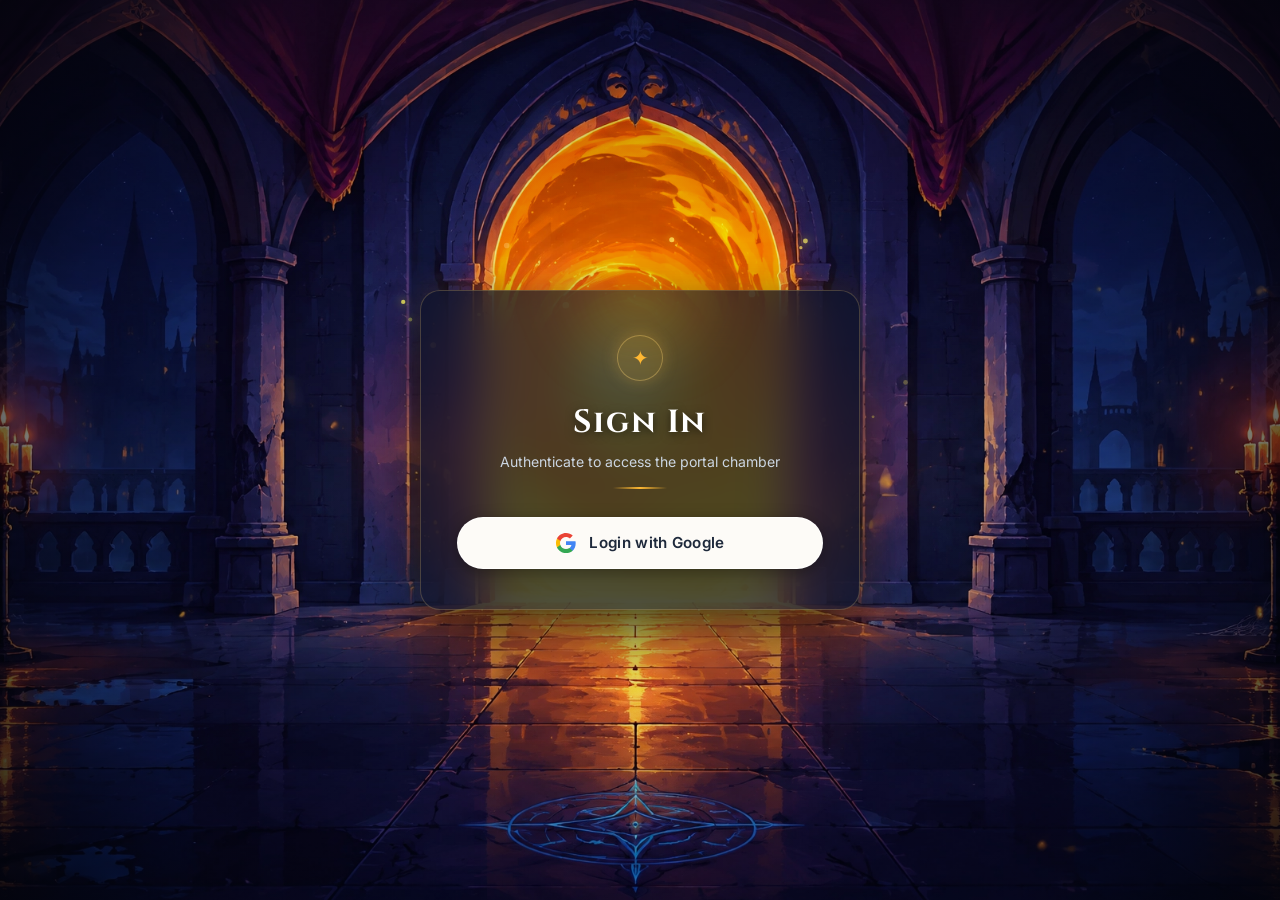
==== commit 06a57151: "fix(intro): ensure Room 7 unlocks from Station 6 and Room 8 sequences after Station 7" ====
--- a/introduction-module/index.html
+++ b/introduction-module/index.html
@@ -1910,7 +1910,7 @@
             </div>
             <h3>The River Ferry Ledger</h3>
             <p>Opens with web application security. Change one number in a URL, see a stranger's data.</p>
-            <p class="room-lock-note" id="lock-note-idor">Requires: Complete Station 5 (The Runestone Memo)</p>
+            <p class="room-lock-note" id="lock-note-idor">Requires: Complete Station 5 or 6</p>
             <div class="room-card-footer" id="footer-room-idor" style="display: none;">
               <span class="completion-pill">
                 <svg viewBox="0 0 24 24" width="13" height="13" fill="none" stroke="currentColor" stroke-width="3">
@@ -1929,7 +1929,7 @@
             </div>
             <h3>The Mossy Ravine Bridge</h3>
             <p>Opens with path traversal. A file picker that never checks where you're pointing it.</p>
-            <p class="room-lock-note" id="lock-note-traversal">Requires: Complete Station 6 (The Hollow Willow Form)</p>
+            <p class="room-lock-note" id="lock-note-traversal">Requires: Complete Station 7 (The River Ferry Ledger)</p>
             <div class="room-card-footer" id="footer-room-traversal" style="display: none;">
               <span class="completion-pill">
                 <svg viewBox="0 0 24 24" width="13" height="13" fill="none" stroke="currentColor" stroke-width="3">
@@ -1948,7 +1948,7 @@
             </div>
             <h3>The Signal Fire Lookout</h3>
             <p>Opens with social engineering. No exploit code — just a very convincing voice.</p>
-            <p class="room-lock-note" id="lock-note-social">Requires: Complete Stations 7 &amp; 8 (Ferry Ledger &amp; Mossy Bridge)</p>
+            <p class="room-lock-note" id="lock-note-social">Requires: Complete Station 8 (The Mossy Ravine Bridge)</p>
             <div class="room-card-footer" id="footer-room-social" style="display: none;">
               <span class="completion-pill">
                 <svg viewBox="0 0 24 24" width="13" height="13" fill="none" stroke="currentColor" stroke-width="3">
@@ -2724,10 +2724,10 @@
       if (['binexp', 'sqli', 'xss'].includes(id)) return true;
       if (id === 'wifi') return completed.includes('xss');
       if (id === 'crypto') return completed.includes('xss');
-      if (id === 'cmdinj') return completed.includes('wifi');
-      if (id === 'idor') return completed.includes('crypto');
-      if (id === 'traversal') return completed.includes('cmdinj');
-      if (id === 'social') return completed.includes('idor') && completed.includes('traversal');
+      if (id === 'cmdinj') return completed.includes('wifi') || completed.includes('crypto');
+      if (id === 'idor') return completed.includes('cmdinj') || completed.includes('crypto');
+      if (id === 'traversal') return completed.includes('idor');
+      if (id === 'social') return completed.includes('traversal');
       return false;
     }
 
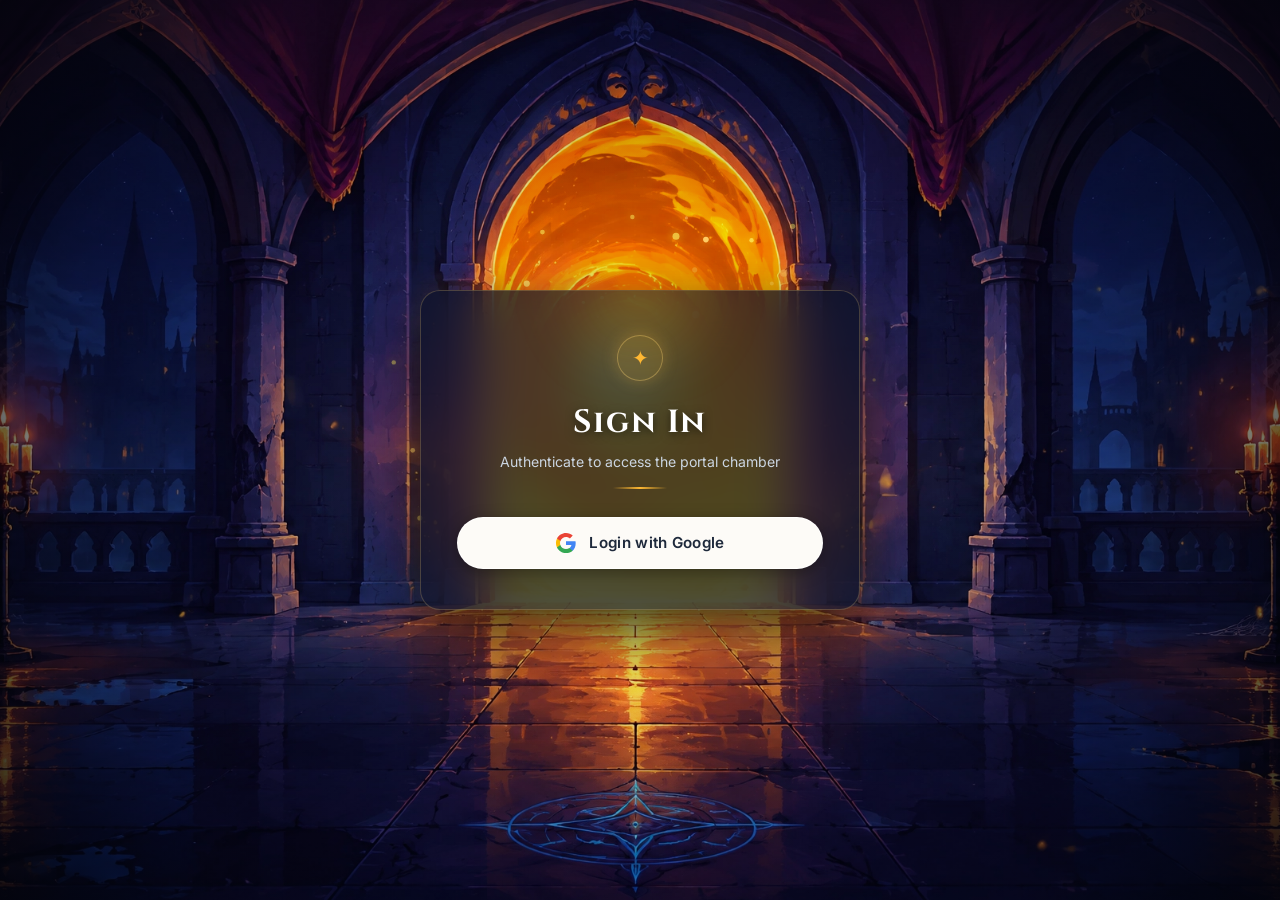
==== commit 0bd80320: "feat(intro): add reset progress button and URL reset trigger" ====
--- a/introduction-module/index.html
+++ b/introduction-module/index.html
@@ -1783,7 +1783,10 @@
               <span>🌿</span>
               <span>Woodland Expedition Progress</span>
             </div>
-            <span class="progress-counter" id="expeditionProgressText">0 of 3 Challenges Completed</span>
+            <div style="display:flex; align-items:center; gap:10px;">
+              <button type="button" class="btn-action ghost small" style="padding:3px 10px; font-size:0.75rem; border:1px solid rgba(239,68,68,0.35); color:#f87171; border-radius:6px;" onclick="resetAllChallenges()" title="Reset all challenges and start fresh">↺ Reset Progress</button>
+              <span class="progress-counter" id="expeditionProgressText">0 of 9 Challenges Completed</span>
+            </div>
           </div>
           <div class="progress-track">
             <div class="progress-fill-bar" id="expeditionProgressBar" style="width: 0%;"></div>
@@ -2717,6 +2720,29 @@
         }
       } catch (e) {}
       updateChallengesUI();
+    }
+
+    try {
+      if (window.location.search.includes('reset') || window.location.hash.includes('reset')) {
+        localStorage.removeItem(COMPLETED_CHALLENGES_KEY);
+      }
+    } catch (e) {}
+
+    function resetAllChallenges() {
+      try {
+        localStorage.removeItem(COMPLETED_CHALLENGES_KEY);
+      } catch (e) {}
+      resetBinexp();
+      sqHome();
+      resetXss();
+      resetWifi();
+      resetCrypto();
+      resetCmdInj();
+      resetIdor();
+      resetTraversal();
+      resetSocial();
+      updateChallengesUI();
+      playBeep(450, 0.08);
     }
 
     function isRoomUnlocked(id, completed) {
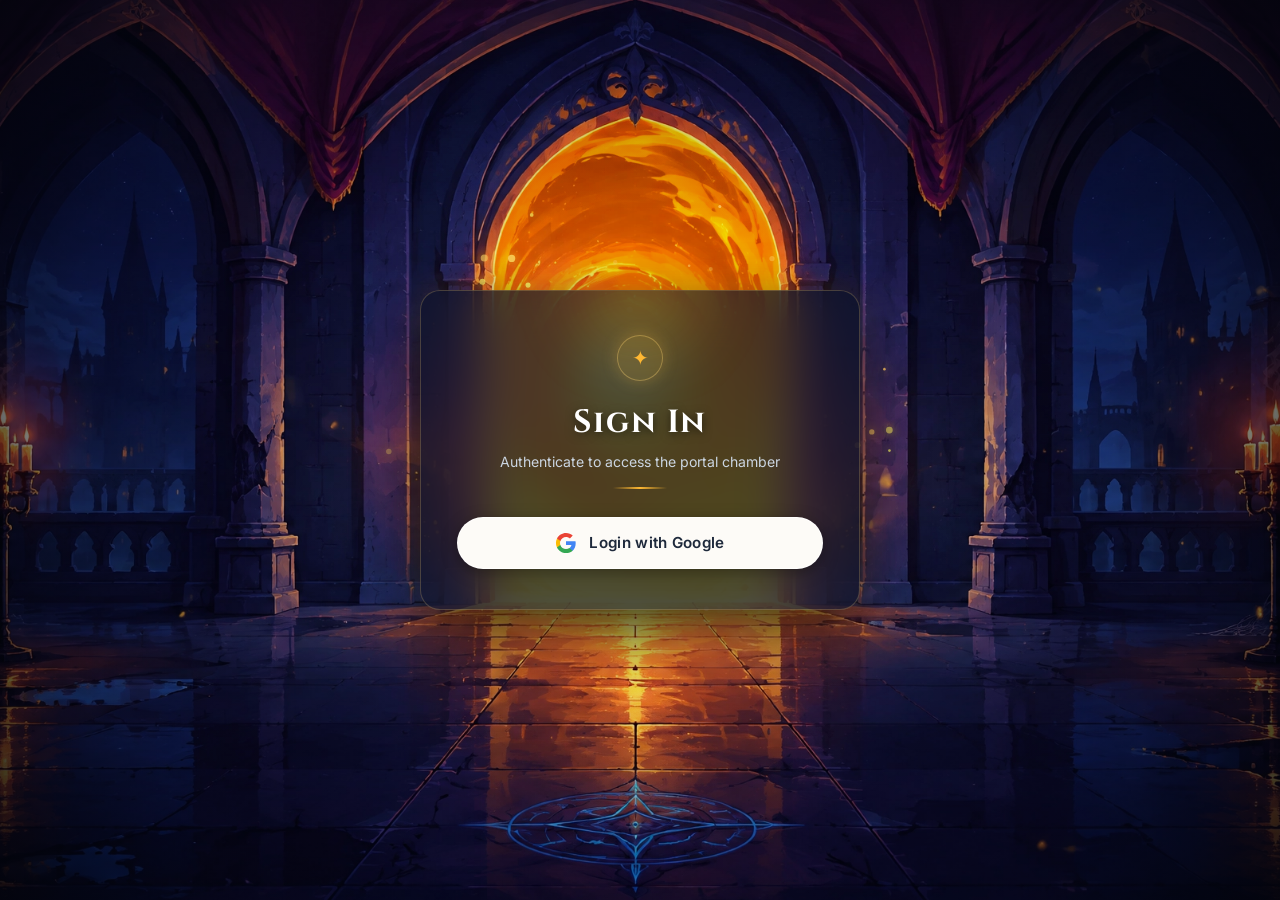
==== commit d9b52cd8: "feat(gate): unlock Page 3 dungeon gate only iff all 9 challenges completed" ====
--- a/introduction-module/index.html
+++ b/introduction-module/index.html
@@ -3638,7 +3638,12 @@
       if (e) e.preventDefault();
       try {
         sessionStorage.setItem('justReturnedFromIntro', 'true');
-        localStorage.setItem('sanctumGateUnlocked', 'true');
+        const completed = getCompletedChallenges();
+        if (completed.length >= 9) {
+          localStorage.setItem('sanctumGateUnlocked', 'true');
+        } else {
+          localStorage.removeItem('sanctumGateUnlocked');
+        }
       } catch (err) {}
       const veil = document.getElementById('forestPortalVeil');
       if (veil) {
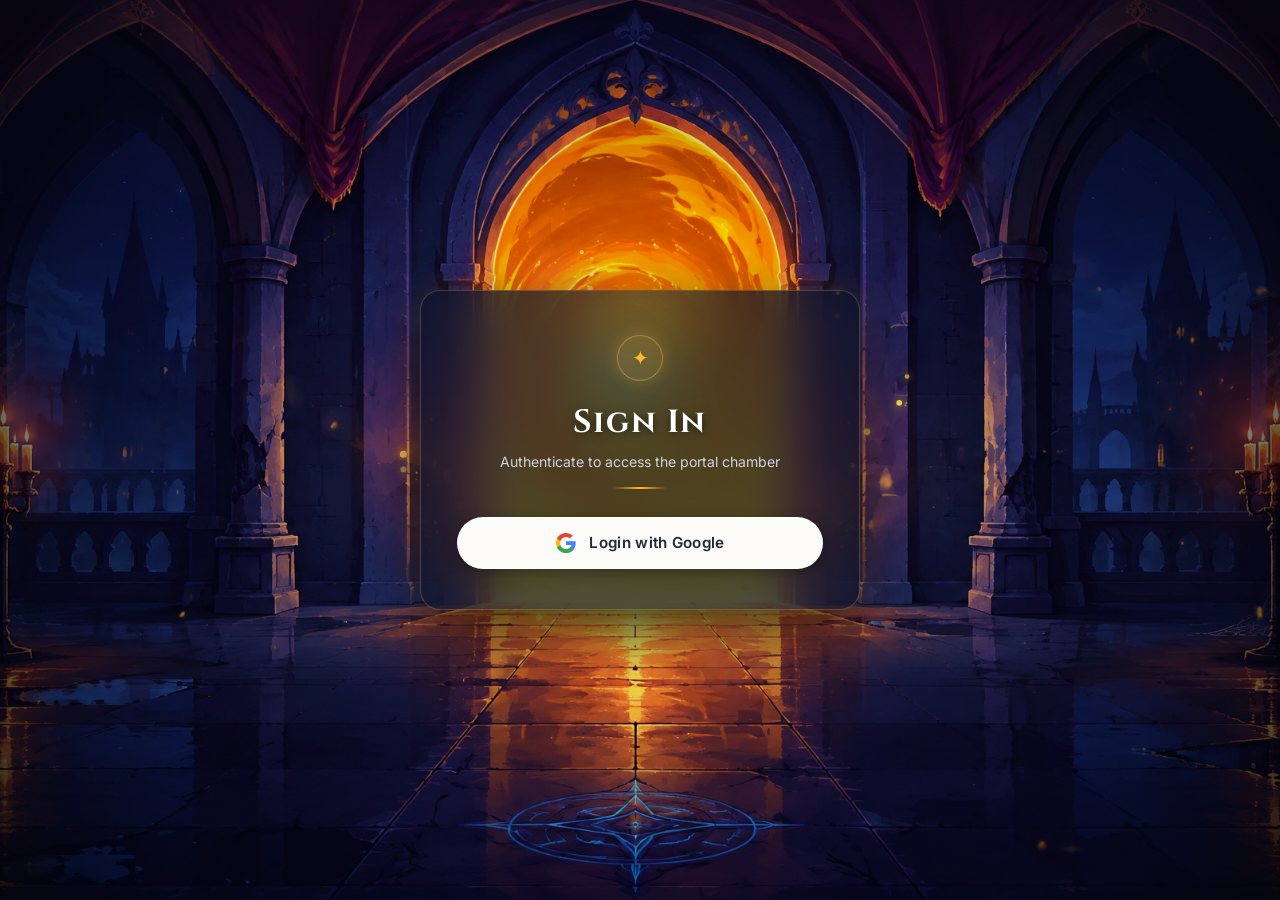
==== commit 720c2982: "fix(progression): make challenges unlock strictly one-by-one from 4th onwards" ====
--- a/introduction-module/index.html
+++ b/introduction-module/index.html
@@ -1856,7 +1856,7 @@
             </div>
             <h3>The Whispering Pines Wi-Fi</h3>
             <p>Opens with network fundamentals. Watch credentials cross the wire in plain text.</p>
-            <p class="room-lock-note" id="lock-note-wifi">Requires: Complete Scene 3 (The Guestbook)</p>
+            <p class="room-lock-note" id="lock-note-wifi">Requires: Complete Station 3 (The Guestbook)</p>
             <div class="room-card-footer" id="footer-room-wifi" style="display: none;">
               <span class="completion-pill">
                 <svg viewBox="0 0 24 24" width="13" height="13" fill="none" stroke="currentColor" stroke-width="3">
@@ -1875,7 +1875,7 @@
             </div>
             <h3>The Runestone Memo</h3>
             <p>Opens with cryptography session. A secret message that was "encrypted" — barely.</p>
-            <p class="room-lock-note" id="lock-note-crypto">Requires: Complete Scene 3 (The Guestbook)</p>
+            <p class="room-lock-note" id="lock-note-crypto">Requires: Complete Station 4 (The Whispering Pines Wi-Fi)</p>
             <div class="room-card-footer" id="footer-room-crypto" style="display: none;">
               <span class="completion-pill">
                 <svg viewBox="0 0 24 24" width="13" height="13" fill="none" stroke="currentColor" stroke-width="3">
@@ -1894,7 +1894,7 @@
             </div>
             <h3>The Hollow Willow Form</h3>
             <p>Opens with terminal/privilege escalation. A form field that gets passed straight to a shell.</p>
-            <p class="room-lock-note" id="lock-note-cmdinj">Requires: Complete Station 4 (Whispering Pines Wi-Fi)</p>
+            <p class="room-lock-note" id="lock-note-cmdinj">Requires: Complete Station 5 (The Runestone Memo)</p>
             <div class="room-card-footer" id="footer-room-cmdinj" style="display: none;">
               <span class="completion-pill">
                 <svg viewBox="0 0 24 24" width="13" height="13" fill="none" stroke="currentColor" stroke-width="3">
@@ -1913,7 +1913,7 @@
             </div>
             <h3>The River Ferry Ledger</h3>
             <p>Opens with web application security. Change one number in a URL, see a stranger's data.</p>
-            <p class="room-lock-note" id="lock-note-idor">Requires: Complete Station 5 or 6</p>
+            <p class="room-lock-note" id="lock-note-idor">Requires: Complete Station 6 (The Hollow Willow Form)</p>
             <div class="room-card-footer" id="footer-room-idor" style="display: none;">
               <span class="completion-pill">
                 <svg viewBox="0 0 24 24" width="13" height="13" fill="none" stroke="currentColor" stroke-width="3">
@@ -2749,9 +2749,9 @@
       if (!completed) completed = getCompletedChallenges();
       if (['binexp', 'sqli', 'xss'].includes(id)) return true;
       if (id === 'wifi') return completed.includes('xss');
-      if (id === 'crypto') return completed.includes('xss');
-      if (id === 'cmdinj') return completed.includes('wifi') || completed.includes('crypto');
-      if (id === 'idor') return completed.includes('cmdinj') || completed.includes('crypto');
+      if (id === 'crypto') return completed.includes('wifi');
+      if (id === 'cmdinj') return completed.includes('crypto');
+      if (id === 'idor') return completed.includes('cmdinj');
       if (id === 'traversal') return completed.includes('idor');
       if (id === 'social') return completed.includes('traversal');
       return false;
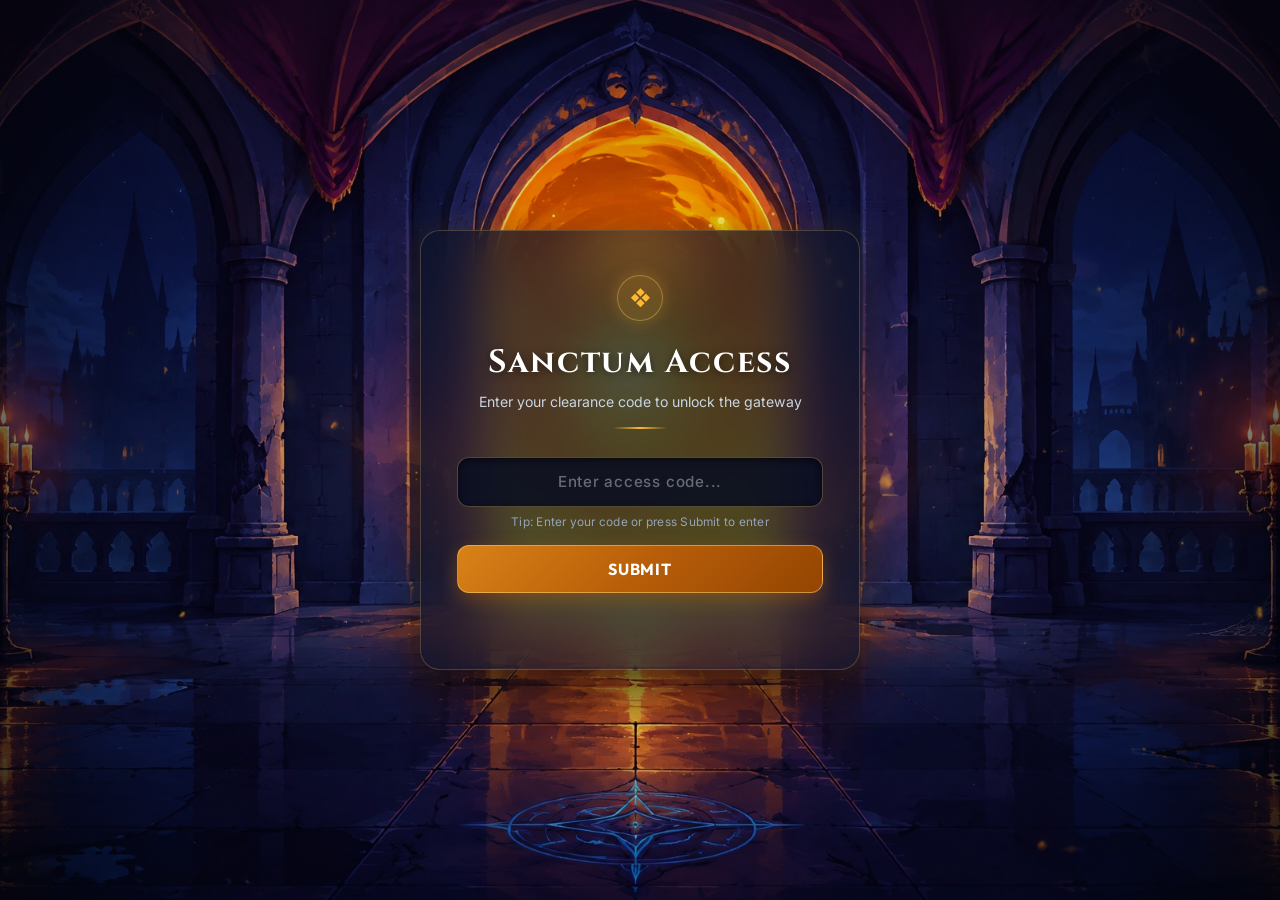
==== commit 4df89749: "Invert entry flow (Access Code then Google Login) and strip enchanted forest theme for clean dark pa" ====
--- a/introduction-module/index.html
+++ b/introduction-module/index.html
@@ -35,48 +35,57 @@
       --font-accent: 'Outfit', sans-serif;
       --font-mono: 'IBM Plex Mono', monospace;
 
-      /* Forest Color Tokens */
-      --color-forest-dark: #030a06;
-      --color-forest-bg: #05140d;
-      --color-forest-mid: #0b2217;
-      --color-forest-canopy: #123826;
-      --color-forest-light: #1a4f36;
-
-      /* Foliage & Spore Emeralds */
-      --color-emerald: #10b981;
-      --color-emerald-glow: rgba(16, 185, 129, 0.4);
-      --color-emerald-bright: #34d399;
-      --color-emerald-mint: #6ee7b7;
-
-      /* Ancient Timber & Bark */
-      --color-timber-dark: #22140a;
-      --color-timber: #3d2413;
-      --color-timber-light: #6a4325;
-      --color-timber-border: rgba(138, 93, 56, 0.35);
-
-      /* River & Lake Luminous Blues */
-      --color-river-deep: #022538;
+      /* Clean Minimalist Theme (Dark Slate & Charcoal) */
+      --color-bg-dark: #090d16;
+      --color-bg-base: #0f172a;
+      --color-bg-card: #1e293b;
+      --color-bg-card-hover: #27354f;
+
+      /* UI Panels */
+      --color-panel: rgba(15, 23, 42, 0.94);
+      --color-panel-2: rgba(30, 41, 59, 0.94);
+      --color-border: rgba(51, 65, 85, 0.65);
+      --color-border-glow: rgba(56, 189, 248, 0.35);
+
+      /* Primary Brand / Clean Cyber Blue & Cyan */
+      --color-primary: #38bdf8;
+      --color-primary-bright: #7dd3fc;
+      --color-primary-glow: rgba(56, 189, 248, 0.25);
+      --color-cyan: #06b6d4;
+
+      /* Gold & Amber Highlights */
+      --color-gold: #f59e0b;
+      --color-gold-bright: #fbbf24;
+      --color-gold-glow: rgba(245, 158, 11, 0.25);
+
+      /* Status Colors */
+      --color-success: #10b981;
+      --color-success-bright: #34d399;
+      --color-red: #ef4444;
+
+      /* Compatibility Aliases for Challenge Components */
+      --color-forest-dark: #090d16;
+      --color-forest-bg: #0f172a;
+      --color-forest-mid: #1e293b;
+      --color-forest-canopy: #243048;
+      --color-forest-light: #334155;
+      --color-emerald: #38bdf8;
+      --color-emerald-glow: rgba(56, 189, 248, 0.25);
+      --color-emerald-bright: #38bdf8;
+      --color-emerald-mint: #7dd3fc;
+      --color-timber-dark: #0f172a;
+      --color-timber: #1e293b;
+      --color-timber-light: #334155;
+      --color-timber-border: rgba(51, 65, 85, 0.65);
+      --color-river-deep: #0f172a;
       --color-river-blue: #0284c7;
       --color-river-sparkle: #38bdf8;
-      --color-water-glow: rgba(56, 189, 248, 0.35);
-
-      /* Warm Lantern & Firefly Amber */
+      --color-water-glow: rgba(56, 189, 248, 0.25);
       --color-lantern: #f59e0b;
       --color-lantern-bright: #fbbf24;
-      --color-lantern-glow: rgba(251, 191, 36, 0.4);
-      --color-gold: #fbbf24;
-      --color-gold-bright: #fef08a;
-
-      /* Cave Stone */
-      --color-cave-stone: #131c19;
-      --color-cave-border: rgba(52, 211, 153, 0.25);
-
-      /* UI Panels (Glassmorphic Moss/Basalt) */
-      --color-panel: rgba(8, 24, 16, 0.88);
-      --color-panel-2: rgba(13, 38, 26, 0.92);
-      --color-border: rgba(52, 211, 153, 0.22);
-      --color-border-glow: rgba(52, 211, 153, 0.45);
-      --color-red: #ef4444;
+      --color-lantern-glow: rgba(245, 158, 11, 0.25);
+      --color-cave-stone: #111827;
+      --color-cave-border: rgba(51, 65, 85, 0.65);
 
       --ease-cinematic: cubic-bezier(0.16, 1, 0.3, 1);
       --ease-spring: cubic-bezier(0.34, 1.56, 0.64, 1);
@@ -91,17 +100,17 @@
     html, body {
       width: 100%;
       min-height: 100%;
-      background-color: var(--color-forest-dark);
+      background-color: var(--color-bg-dark);
+      background-image: radial-gradient(circle at 50% 10%, #17223b 0%, #090d16 65%);
+      background-attachment: fixed;
       color: #e2e8f0;
       font-family: var(--font-ui);
       -webkit-font-smoothing: antialiased;
       overflow-x: hidden;
     }
 
-    /* =========================================================================
-       FOREST ENVIRONMENT BACKDROP (Sky, Mist, Trees, River, Lake, Cave, Treehouse)
-       ========================================================================= */
-    .forest-backdrop {
+    /* Clean Minimal Backdrop */
+    .module-backdrop {
       position: fixed;
       inset: 0;
       pointer-events: none;
@@ -109,113 +118,14 @@
       overflow: hidden;
     }
 
-    /* Ambient Twilight Canopy Sky Gradient */
-    .forest-sky {
+    .module-ambient-grid {
       position: absolute;
       inset: 0;
-      background: radial-gradient(circle at 50% 15%, #0e3424 0%, #061910 50%, #030a06 100%);
-    }
-
-    /* Animated Forest Mist Layers */
-    .forest-mist-layer {
-      position: absolute;
-      left: -50%;
-      width: 200%;
-      height: 100%;
-      background: radial-gradient(ellipse at 50% 40%, rgba(16, 185, 129, 0.07) 0%, transparent 60%),
-                  radial-gradient(ellipse at 30% 70%, rgba(56, 189, 248, 0.06) 0%, transparent 50%),
-                  radial-gradient(ellipse at 70% 80%, rgba(16, 185, 129, 0.05) 0%, transparent 55%);
-      animation: mistDrift 38s ease-in-out infinite alternate;
-      opacity: 0.85;
-    }
-
-    .forest-mist-layer-2 {
-      position: absolute;
-      left: -30%;
-      width: 160%;
-      height: 100%;
-      background: radial-gradient(ellipse at 60% 30%, rgba(52, 211, 153, 0.06) 0%, transparent 50%),
-                  radial-gradient(ellipse at 40% 85%, rgba(6, 78, 59, 0.15) 0%, transparent 60%);
-      animation: mistDrift2 48s ease-in-out infinite alternate;
-      opacity: 0.7;
-    }
-
-    @keyframes mistDrift {
-      0% { transform: translateX(0) translateY(0); }
-      50% { transform: translateX(6%) translateY(-20px); }
-      100% { transform: translateX(-4%) translateY(10px); }
-    }
-
-    @keyframes mistDrift2 {
-      0% { transform: translateX(0) scale(1); }
-      50% { transform: translateX(-5%) scale(1.04); }
-      100% { transform: translateX(3%) scale(0.98); }
-    }
-
-    /* Fireflies Canvas */
-    #forestParticlesCanvas {
-      position: absolute;
-      inset: 0;
-      width: 100%;
-      height: 100%;
-      z-index: 1;
-    }
-
-    /* Environmental Scenery SVG Container */
-    .forest-scenery-svg {
-      position: absolute;
-      inset: 0;
-      width: 100%;
-      height: 100%;
-      z-index: 2;
-      object-fit: cover;
-    }
-
-    /* Hanging Canopy Foliage at Top */
-    .canopy-vines {
-      position: absolute;
-      top: 0;
-      left: 0;
-      width: 100%;
-      height: 140px;
-      background: radial-gradient(ellipse at 20% 0%, rgba(16, 68, 42, 0.6) 0%, transparent 70%),
-                  radial-gradient(ellipse at 80% 0%, rgba(16, 68, 42, 0.6) 0%, transparent 70%);
-      pointer-events: none;
-      z-index: 3;
-    }
-
-    /* Lantern Sway Animation */
-    @keyframes lanternSway {
-      0% { transform: rotate(-5deg); }
-      50% { transform: rotate(5deg); }
-      100% { transform: rotate(-5deg); }
-    }
-
-    .swaying-lantern {
-      transform-origin: 1720px 420px;
-      animation: lanternSway 4.2s ease-in-out infinite;
-    }
-
-    /* Water Ripple Shimmer Animation */
-    @keyframes waterShimmer {
-      0% { opacity: 0.45; stroke-dashoffset: 0; }
-      50% { opacity: 0.85; stroke-dashoffset: 40; }
-      100% { opacity: 0.45; stroke-dashoffset: 80; }
-    }
-
-    .ripple-wave {
-      stroke-dasharray: 12, 18;
-      animation: waterShimmer 6s linear infinite;
-    }
-
-    /* Cave Rune Glow Animation */
-    @keyframes runeGlow {
-      0%, 100% { opacity: 0.4; filter: drop-shadow(0 0 4px #10b981); }
-      50% { opacity: 0.95; filter: drop-shadow(0 0 12px #34d399); }
-    }
-
-    .cave-rune {
-      animation: runeGlow 3.6s ease-in-out infinite;
+      background-size: 48px 48px;
+      background-image:
+        linear-gradient(to right, rgba(255, 255, 255, 0.02) 1px, transparent 1px),
+        linear-gradient(to bottom, rgba(255, 255, 255, 0.02) 1px, transparent 1px);
+      opacity: 0.8;
     }
 
     /* =========================================================================
@@ -1431,7 +1341,7 @@
       font-size: 0.78rem;
     }
 
-    /* Slow, Gentle Emerald Forest Portal Veil */
+    /* Smooth Celestial Portal Veil */
     .forest-portal-veil {
       position: fixed;
       top: 0;
@@ -1444,9 +1354,9 @@
       pointer-events: none;
       background: radial-gradient(ellipse at center,
         #ffffff 0%,
-        #f0fdf4 35%,
-        #dcfce7 68%,
-        #bbf7d0 100%
+        #f8fafc 35%,
+        #e2e8f0 68%,
+        #94a3b8 100%
       );
       backdrop-filter: blur(14px);
       -webkit-backdrop-filter: blur(14px);
@@ -1465,214 +1375,11 @@
   <!-- Smooth Celestial Forest Portal Veil -->
   <div class="forest-portal-veil" id="forestPortalVeil"></div>
 
+
+  <!-- CLEAN AMBIENT BACKDROP                                                  -->
   <!-- ===================================================================== -->
-  <!-- FOREST ENVIRONMENT BACKDROP (Trees, River, Lake, Cave, Treehouse)       -->
-  <!-- ===================================================================== -->
-  <div class="forest-backdrop">
-    <!-- Twilight Sky & Mist -->
-    <div class="forest-sky"></div>
-    <div class="forest-mist-layer"></div>
-    <div class="forest-mist-layer-2"></div>
-    <div class="canopy-vines"></div>
-
-    <!-- Fireflies / Bioluminescent Forest Spores Canvas -->
-    <canvas id="forestParticlesCanvas"></canvas>
-
-    <!-- Scalable Forest Scenery SVG Artwork -->
-    <svg class="forest-scenery-svg" viewBox="0 0 1920 1080" preserveAspectRatio="xMidYMax slice" fill="none" xmlns="http://www.w3.org/2000/svg">
-      <defs>
-        <!-- Gradients -->
-        <linearGradient id="trunkGradLeft" x1="0" y1="0" x2="1" y2="0">
-          <stop offset="0%" stop-color="#140b05" />
-          <stop offset="60%" stop-color="#2a170a" />
-          <stop offset="100%" stop-color="#3d220f" />
-        </linearGradient>
-
-        <linearGradient id="trunkGradRight" x1="0" y1="0" x2="1" y2="0">
-          <stop offset="0%" stop-color="#2a170a" />
-          <stop offset="70%" stop-color="#190e06" />
-          <stop offset="100%" stop-color="#0e0703" />
-        </linearGradient>
-
-        <linearGradient id="canopyGradDeep" x1="0" y1="0" x2="0" y2="1">
-          <stop offset="0%" stop-color="#0a2a19" />
-          <stop offset="50%" stop-color="#061b10" />
-          <stop offset="100%" stop-color="#030c07" />
-        </linearGradient>
-
-        <linearGradient id="canopyGradMid" x1="0" y1="0" x2="0" y2="1">
-          <stop offset="0%" stop-color="#104428" />
-          <stop offset="70%" stop-color="#092918" />
-          <stop offset="100%" stop-color="#04130b" />
-        </linearGradient>
-
-        <linearGradient id="lakeGrad" x1="0" y1="0" x2="0" y2="1">
-          <stop offset="0%" stop-color="#042636" stop-opacity="0.8" />
-          <stop offset="40%" stop-color="#073d4c" stop-opacity="0.9" />
-          <stop offset="100%" stop-color="#02141c" stop-opacity="0.95" />
-        </linearGradient>
-
-        <linearGradient id="riverStreamGrad" x1="0" y1="0" x2="1" y2="1">
-          <stop offset="0%" stop-color="#0ea5e9" stop-opacity="0.6" />
-          <stop offset="50%" stop-color="#0284c7" stop-opacity="0.75" />
-          <stop offset="100%" stop-color="#0369a1" stop-opacity="0.85" />
-        </linearGradient>
-
-        <radialGradient id="lanternRadial" cx="50%" cy="50%" r="50%">
-          <stop offset="0%" stop-color="#fef08a" stop-opacity="0.95" />
-          <stop offset="40%" stop-color="#fbbf24" stop-opacity="0.65" />
-          <stop offset="80%" stop-color="#f59e0b" stop-opacity="0.2" />
-          <stop offset="100%" stop-color="#f59e0b" stop-opacity="0" />
-        </radialGradient>
-
-        <radialGradient id="caveRuneGlow" cx="50%" cy="50%" r="50%">
-          <stop offset="0%" stop-color="#34d399" stop-opacity="0.9" />
-          <stop offset="60%" stop-color="#10b981" stop-opacity="0.4" />
-          <stop offset="100%" stop-color="#059669" stop-opacity="0" />
-        </radialGradient>
-      </defs>
-
-      <!-- 1. DISTANT MOUNTAINS & FOREST RIDGES -->
-      <path d="M 0 680 Q 300 560 650 640 T 1350 610 T 1920 630 L 1920 1080 L 0 1080 Z" fill="#05160e" opacity="0.6" />
-      <path d="M 0 740 C 420 680, 800 730, 1150 710 C 1500 690, 1750 720, 1920 700 L 1920 1080 L 0 1080 Z" fill="#04120b" opacity="0.75" />
-
-      <!-- 2. WINDING RIVER & TRANQUIL LAKE -->
-      <!-- Winding River flowing from middle valley down to foreground lake -->
-      <path d="M 720 700 C 760 740, 830 760, 800 800 C 770 840, 680 870, 710 920 C 740 960, 860 990, 920 1080 L 640 1080 C 600 1010, 560 960, 580 910 C 610 840, 690 810, 680 770 C 670 730, 690 710, 720 700 Z" fill="url(#riverStreamGrad)" opacity="0.75" />
-
-      <!-- Foreground Lake Body -->
-      <path d="M 0 880 C 380 840, 720 890, 1050 860 C 1380 830, 1680 880, 1920 850 L 1920 1080 L 0 1080 Z" fill="url(#lakeGrad)" />
-
-      <!-- River & Lake Water Shimmer Ripples -->
-      <path class="ripple-wave" d="M 120 920 Q 350 900 580 930" stroke="#38bdf8" stroke-width="2.5" stroke-linecap="round" fill="none" opacity="0.5" />
-      <path class="ripple-wave" d="M 640 950 Q 880 930 1120 960" stroke="#67e8f9" stroke-width="2" stroke-linecap="round" fill="none" opacity="0.6" style="animation-delay:-2s;" />
-      <path class="ripple-wave" d="M 1180 910 Q 1420 890 1660 920" stroke="#38bdf8" stroke-width="2" stroke-linecap="round" fill="none" opacity="0.5" style="animation-delay:-4s;" />
-      <path class="ripple-wave" d="M 280 980 Q 560 960 840 990" stroke="#7dd3fc" stroke-width="1.8" stroke-linecap="round" fill="none" opacity="0.4" style="animation-delay:-1.5s;" />
-      <path class="ripple-wave" d="M 980 1010 Q 1280 980 1560 1020" stroke="#38bdf8" stroke-width="2.2" stroke-linecap="round" fill="none" opacity="0.5" style="animation-delay:-3.5s;" />
-
-      <!-- Lily Pads & Water Reeds on Lake Shore -->
-      <ellipse cx="260" cy="940" rx="22" ry="7" fill="#0f4a2d" />
-      <ellipse cx="295" cy="948" rx="16" ry="5" fill="#145a37" />
-      <ellipse cx="880" cy="970" rx="26" ry="8" fill="#0f4a2d" />
-      <ellipse cx="915" cy="978" rx="18" ry="6" fill="#145a37" />
-      <ellipse cx="1320" cy="940" rx="20" ry="6" fill="#0f4a2d" />
-
-      <!-- 3. LEFT FLANK: MASSIVE ANCIENT OAK & GNARLED ROOTS -->
-      <!-- Gnarled Roots gripping shoreline -->
-      <path d="M 0 920 Q 120 960 180 1080 L 0 1080 Z" fill="#170d06" />
-      <path d="M 80 880 Q 220 920 260 1080 L 160 1080 Z" fill="#24130a" />
-
-      <!-- Massive Tree Trunk Left -->
-      <path d="M -60 1080 C 140 940, 80 720, 110 520 C 130 380, 80 180, 50 0 L -80 0 Z" fill="url(#trunkGradLeft)" />
-      <!-- Tree Bark Ridges -->
-      <path d="M 20 860 Q 90 640 70 420 Q 90 260 50 80" stroke="#3d220f" stroke-width="6" stroke-linecap="round" fill="none" opacity="0.6" />
-      <path d="M 70 940 Q 120 760 100 560 Q 120 380 80 200" stroke="#4a2a13" stroke-width="4" stroke-linecap="round" fill="none" opacity="0.5" />
-      <!-- Creeping Moss on Trunk -->
-      <path d="M 50 780 Q 90 740 60 700 Q 110 650 75 600" stroke="#10b981" stroke-width="4" stroke-linecap="round" fill="none" opacity="0.4" />
-
-      <!-- Ancient Branches Arching Over Left/Top -->
-      <path d="M 110 440 C 220 380, 360 410, 480 340 C 560 300, 680 320, 780 260" stroke="#24130a" stroke-width="26" stroke-linecap="round" fill="none" />
-      <path d="M 100 280 C 240 220, 440 240, 580 160 C 660 120, 760 130, 840 80" stroke="#1e1008" stroke-width="20" stroke-linecap="round" fill="none" />
-
-      <!-- Canopy Foliage Clusters Left -->
-      <circle cx="80" cy="180" r="140" fill="url(#canopyGradDeep)" opacity="0.95" />
-      <circle cx="240" cy="220" r="130" fill="url(#canopyGradMid)" opacity="0.92" />
-      <circle cx="420" cy="260" r="120" fill="url(#canopyGradDeep)" opacity="0.9" />
-      <circle cx="580" cy="220" r="110" fill="url(#canopyGradMid)" opacity="0.88" />
-      <circle cx="720" cy="180" r="100" fill="url(#canopyGradDeep)" opacity="0.85" />
-      <circle cx="320" cy="120" r="110" fill="#145231" opacity="0.7" />
-      <circle cx="480" cy="140" r="95" fill="#1a633c" opacity="0.6" />
-
-      <!-- 4. RIGHT FLANK: ANCIENT TREETOP & HIGH CANOPY TREEHOUSE -->
-      <!-- Giant Right Tree Trunk -->
-      <path d="M 1720 1080 C 1660 920, 1690 680, 1680 480 C 1670 320, 1720 140, 1750 0 L 1980 0 L 1980 1080 Z" fill="url(#trunkGradRight)" />
-      <!-- Treehouse Support Branches -->
-      <path d="M 1690 580 C 1580 520, 1460 540, 1360 480" stroke="#24130a" stroke-width="22" stroke-linecap="round" fill="none" />
-      <path d="M 1680 460 C 1540 420, 1420 380, 1320 320" stroke="#1e1008" stroke-width="18" stroke-linecap="round" fill="none" />
-
-      <!-- CANOPY TREEHOUSE STRUCTURE -->
-      <!-- Wooden Support Struts -->
-      <line x1="1680" y1="560" x2="1520" y2="440" stroke="#3d2413" stroke-width="8" stroke-linecap="round" />
-      <line x1="1640" y1="570" x2="1620" y2="440" stroke="#3d2413" stroke-width="8" stroke-linecap="round" />
-      <!-- Treehouse Platform Deck -->
-      <rect x="1460" y="430" width="220" height="14" rx="3" fill="#54331b" stroke="#26150a" stroke-width="2" />
-      <!-- Treehouse Cabin Walls -->
-      <path d="M 1490 430 L 1490 320 L 1650 320 L 1650 430 Z" fill="#3a2211" stroke="#1f1208" stroke-width="3" />
-      <!-- Horizontal Wood Planks Texture -->
-      <line x1="1490" y1="350" x2="1650" y2="350" stroke="#4d2e18" stroke-width="2" />
-      <line x1="1490" y1="380" x2="1650" y2="380" stroke="#4d2e18" stroke-width="2" />
-      <line x1="1490" y1="410" x2="1650" y2="410" stroke="#4d2e18" stroke-width="2" />
-      <!-- Glowing Treehouse Window -->
-      <rect x="1540" y="345" width="34" height="40" rx="4" fill="#fbbf24" stroke="#1f1208" stroke-width="3" />
-      <line x1="1557" y1="345" x2="1557" y2="385" stroke="#1f1208" stroke-width="2" />
-      <line x1="1540" y1="365" x2="1574" y2="365" stroke="#1f1208" stroke-width="2" />
-      <circle cx="1557" cy="365" r="28" fill="url(#lanternRadial)" opacity="0.6" />
-      <!-- Peaked Thatched/Timber Roof -->
-      <polygon points="1460,320 1570,250 1680,320" fill="#2d190c" stroke="#190e06" stroke-width="3" />
-      <path d="M 1450 324 Q 1570 318 1690 324" stroke="#10b981" stroke-width="4" fill="none" opacity="0.6" /> <!-- Moss on eaves -->
-
-      <!-- Rope Suspension Bridge from Treehouse towards Center -->
-      <path d="M 1460 434 Q 1320 455 1180 430" stroke="#784826" stroke-width="4" fill="none" />
-      <path d="M 1460 410 Q 1320 430 1180 405" stroke="#965a30" stroke-width="3" fill="none" />
-      <!-- Bridge Vertical Rope Slats -->
-      <line x1="1420" y1="418" x2="1420" y2="442" stroke="#5a341a" stroke-width="2" />
-      <line x1="1370" y1="423" x2="1370" y2="447" stroke="#5a341a" stroke-width="2" />
-      <line x1="1320" y1="425" x2="1320" y2="449" stroke="#5a341a" stroke-width="2" />
-      <line x1="1270" y1="422" x2="1270" y2="446" stroke="#5a341a" stroke-width="2" />
-      <line x1="1220" y1="414" x2="1220" y2="438" stroke="#5a341a" stroke-width="2" />
-
-      <!-- Hanging Rope Ladder down from Treehouse -->
-      <line x1="1510" y1="444" x2="1510" y2="580" stroke="#784826" stroke-width="2.5" />
-      <line x1="1530" y1="444" x2="1530" y2="580" stroke="#784826" stroke-width="2.5" />
-      <!-- Ladder Rungs -->
-      <line x1="1510" y1="465" x2="1530" y2="465" stroke="#54331b" stroke-width="3" />
-      <line x1="1510" y1="490" x2="1530" y2="490" stroke="#54331b" stroke-width="3" />
-      <line x1="1510" y1="515" x2="1530" y2="515" stroke="#54331b" stroke-width="3" />
-      <line x1="1510" y1="540" x2="1530" y2="540" stroke="#54331b" stroke-width="3" />
-      <line x1="1510" y1="565" x2="1530" y2="565" stroke="#54331b" stroke-width="3" />
-
-      <!-- Warm Brass Lantern Hanging from Treehouse Beam -->
-      <g class="swaying-lantern">
-        <line x1="1660" y1="430" x2="1660" y2="465" stroke="#1f1208" stroke-width="2" />
-        <!-- Lantern Cage -->
-        <rect x="1650" y="465" width="20" height="26" rx="3" fill="#1f1208" />
-        <rect x="1653" y="469" width="14" height="18" rx="2" fill="#fbbf24" />
-        <!-- Lantern Radial Warm Ambient Light -->
-        <circle cx="1660" cy="478" r="70" fill="url(#lanternRadial)" opacity="0.75" />
-      </g>
-
-      <!-- Right Canopy Foliage -->
-      <circle cx="1780" cy="180" r="160" fill="url(#canopyGradDeep)" opacity="0.95" />
-      <circle cx="1620" cy="220" r="140" fill="url(#canopyGradMid)" opacity="0.9" />
-      <circle cx="1450" cy="200" r="120" fill="url(#canopyGradDeep)" opacity="0.88" />
-      <circle cx="1520" cy="120" r="110" fill="#124a2c" opacity="0.7" />
-
-      <!-- 5. LOWER RIGHT: MYSTIC MOSSY CAVE GROTTO (DESCENT TO THE DUNGEON) -->
-      <!-- Heavy Rocky Boulders of Cave Entrance -->
-      <path d="M 1520 1080 Q 1550 890 1660 840 Q 1790 820 1920 860 L 1920 1080 Z" fill="#141d1a" />
-      <path d="M 1580 1080 Q 1620 930 1720 890 Q 1830 870 1920 900 L 1920 1080 Z" fill="#0f1614" />
-      
-      <!-- The Dark Cavern Arch Mouth -->
-      <path d="M 1660 1080 C 1660 960, 1710 930, 1790 930 C 1870 930, 1920 970, 1920 1080 Z" fill="#030705" />
-
-      <!-- Ancient Stone Steps Carved into Cave Mouth -->
-      <path d="M 1720 1040 L 1860 1040 L 1870 1055 L 1710 1055 Z" fill="#202b27" />
-      <path d="M 1735 1010 L 1845 1010 L 1855 1022 L 1725 1022 Z" fill="#1b2421" />
-      <path d="M 1750 985 L 1830 985 L 1838 995 L 1742 995 Z" fill="#151d1a" />
-
-      <!-- Glowing Runic Crystals at Cave Entrance -->
-      <polygon class="cave-rune" points="1670,980 1678,960 1684,985 1675,995" fill="#34d399" />
-      <circle cx="1678" cy="975" r="30" fill="url(#caveRuneGlow)" />
-      
-      <polygon class="cave-rune" points="1870,965 1878,945 1885,970 1876,980" fill="#38bdf8" style="animation-delay:-1.8s;" />
-      <circle cx="1878" cy="960" r="30" fill="url(#caveRuneGlow)" style="animation-delay:-1.8s;" />
-
-      <!-- Moss & Hanging Ferns Draping Over Cave Mouth -->
-      <path d="M 1650 930 Q 1720 950 1790 935 Q 1860 955 1920 930" stroke="#10b981" stroke-width="8" stroke-linecap="round" fill="none" opacity="0.7" />
-      <path d="M 1680 940 Q 1700 970 1710 980" stroke="#059669" stroke-width="3" stroke-linecap="round" fill="none" opacity="0.6" />
-      <path d="M 1760 942 Q 1775 975 1780 990" stroke="#059669" stroke-width="3" stroke-linecap="round" fill="none" opacity="0.6" />
-      <path d="M 1830 940 Q 1845 968 1850 982" stroke="#059669" stroke-width="3" stroke-linecap="round" fill="none" opacity="0.6" />
-    </svg>
+  <div class="module-backdrop">
+    <div class="module-ambient-grid"></div>
   </div>
 
   <!-- ===================================================================== -->
@@ -1680,12 +1387,12 @@
   <!-- ===================================================================== -->
   <nav class="sanctum-topbar">
     <div class="topbar-left">
-      <div class="topbar-sigil">🌿</div>
-      <div class="topbar-title">Cybersecurity Classes</div>
+      <div class="topbar-sigil">✦</div>
+      <div class="topbar-title">Cybersecurity Training Lab</div>
       <div class="topbar-crumbs">
-        <a onclick="goScreen('dashboard')">The Grove</a>
+        <a onclick="goScreen('dashboard')">Foundations Lab</a>
         <span>/</span>
-        <span id="navCrumbScene">Canopy Outpost 0417</span>
+        <span id="navCrumbScene">Terminal 0417</span>
       </div>
     </div>
 
@@ -1710,21 +1417,21 @@
     <!-- ===================================================================== -->
     <section class="screen-view active" id="screen-dashboard">
       <div class="case-dash">
-        <div class="case-tag-badge">🌲 Canopy Outpost — Leaked Archives 0417</div>
-        <h1>Someone leaked a competitor's dev server. You found the drive in the woods.</h1>
+        <div class="case-tag-badge">✦ Lab 0417 — Leaked Server Image</div>
+        <h1>Someone leaked a competitor's dev server. You acquired the forensic image.</h1>
         <p class="lead-text">
-          High in the forest canopy along the ancient river trail, an abandoned terminal was discovered. 
-          Before descending into the subterranean dungeon sanctum, you've got one evening to explore what lies inside: 
-          a stripped-down build tool, an unsecured lake portal, and a ranger guestbook. Go see what's actually on that drive.
+          An unindexed test environment was exposed during system migration.
+          Before proceeding into advanced operational zones, explore the acquired targets: 
+          a compiled binary tool, an exposed internal endpoint, and an insecure message board. Analyze what was left behind.
         </p>
 
         <div class="hero-case-card">
           <div class="hero-case-text">
             <h2>
-              <span>Open the drive</span>
-              <span style="font-size:1.1rem; color:var(--color-emerald-bright);">✦</span>
+              <span>Explore Targets</span>
+              <span style="font-size:1.1rem; color:var(--color-primary-bright);">✦</span>
             </h2>
-            <p>Three interactive woodland scenes, no setup required. Each one introduces real-world security techniques you'll master throughout your expedition.</p>
+            <p>Interactive security challenges, zero setup required. Each module covers real-world offensive and defensive techniques.</p>
             <div id="dashHeroProgress" style="display:none; margin-top: 12px;">
               <span class="room-status-badge completed" id="dashHeroProgressText">0 of 3 Challenges Completed</span>
             </div>
@@ -1741,24 +1448,24 @@
         <!-- Environmental Highlights -->
         <div class="forest-lore-strip">
           <div class="lore-card">
-            <div class="lore-icon-wrap">🏡</div>
+            <div class="lore-icon-wrap">⚙️</div>
             <div>
-              <h4>High Canopy Treehouse</h4>
-              <p>An elevated workshop hidden in the branches, running custom binary build tools.</p>
+              <h4>Binary Analysis</h4>
+              <p>A compiled utility running stripped build tools. Inspect raw assembly and string tables.</p>
             </div>
           </div>
           <div class="lore-card">
-            <div class="lore-icon-wrap">🌊</div>
+            <div class="lore-icon-wrap">🌐</div>
             <div>
-              <h4>The River & Lake Shore</h4>
-              <p>Unindexed company web portals exposed along the quiet waterside trail.</p>
+              <h4>Web Application Defense</h4>
+              <p>Unindexed application endpoints exposed during cloud migration.</p>
             </div>
           </div>
           <div class="lore-card">
-            <div class="lore-icon-wrap">🪨</div>
+            <div class="lore-icon-wrap">🛡️</div>
             <div>
-              <h4>The Cavern Descent</h4>
-              <p>Ancient mossy stone stairs leading deep into the underground dungeon gate.</p>
+              <h4>System Hardening</h4>
+              <p>Sequential lab modules unlocking as you master security fundamentals.</p>
             </div>
           </div>
         </div>
@@ -1766,22 +1473,22 @@
     </section>
 
     <!-- ===================================================================== -->
-    <!-- SCREEN 2: NINE-ROOM CHALLENGE GRID (Woodland Trail Map)                 -->
+    <!-- SCREEN 2: NINE-ROOM CHALLENGE GRID (Challenge Index)                   -->
     <!-- ===================================================================== -->
     <section class="screen-view" id="screen-module">
       <div class="module-grid-wrapper">
-        <h1>What's on the drive</h1>
+        <h1>Challenge Index</h1>
         <p class="lead-text">
-          Three woodland stations are active right now. You can navigate between them at any time — nothing needs to be finished in one sitting. 
-          The remaining cavern gates unlock as your training deepens over the semester.
+          Core challenge modules are active. You can navigate between them at any time — progress is saved automatically. 
+          Additional challenges unlock sequentially as you complete prerequisites.
         </p>
 
         <!-- Expedition Progress Tracker -->
         <div class="expedition-progress-card">
           <div class="progress-text-row">
             <div class="progress-title-wrap">
-              <span>🌿</span>
-              <span>Woodland Expedition Progress</span>
+              <span>✦</span>
+              <span>Training Lab Progress</span>
             </div>
             <div style="display:flex; align-items:center; gap:10px;">
               <button type="button" class="btn-action ghost small" style="padding:3px 10px; font-size:0.75rem; border:1px solid rgba(239,68,68,0.35); color:#f87171; border-radius:6px;" onclick="resetAllChallenges()" title="Reset all challenges and start fresh">↺ Reset Progress</button>
@@ -1798,10 +1505,10 @@
           <div class="room-card" id="card-room-binexp" onclick="handleRoomClick('binexp')">
             <div class="room-card-header">
               <div class="room-sigil-box">▧</div>
-              <span class="room-status-badge" id="badge-room-binexp">Canopy Open</span>
+              <span class="room-status-badge" id="badge-room-binexp">Active</span>
             </div>
             <h3>The build tool</h3>
-            <p>A binary called <code>vault</code> sits in the treehouse workshop. It's hiding more than it's showing.</p>
+            <p>A compiled binary called <code>vault</code> was recovered from the server image. It's hiding more than it's showing.</p>
             <div class="room-card-footer" id="footer-room-binexp" style="display: none;">
               <span class="completion-pill">
                 <svg viewBox="0 0 24 24" width="13" height="13" fill="none" stroke="currentColor" stroke-width="3">
@@ -1816,10 +1523,10 @@
           <div class="room-card" id="card-room-sqli" onclick="handleRoomClick('sqli')">
             <div class="room-card-header">
               <div class="room-sigil-box">≋</div>
-              <span class="room-status-badge" id="badge-room-sqli">Canopy Open</span>
+              <span class="room-status-badge" id="badge-room-sqli">Active</span>
             </div>
             <h3>The page that shouldn't exist</h3>
-            <p>Acme's lake portal tells crawlers to stay away from something. Naturally, you don't.</p>
+            <p>Acme's portal tells crawlers to stay away from something. Naturally, you don't.</p>
             <div class="room-card-footer" id="footer-room-sqli" style="display: none;">
               <span class="completion-pill">
                 <svg viewBox="0 0 24 24" width="13" height="13" fill="none" stroke="currentColor" stroke-width="3">
@@ -1834,10 +1541,10 @@
           <div class="room-card" id="card-room-xss" onclick="handleRoomClick('xss')">
             <div class="room-card-header">
               <div class="room-sigil-box">🪶</div>
-              <span class="room-status-badge" id="badge-room-xss">Canopy Open</span>
+              <span class="room-status-badge" id="badge-room-xss">Active</span>
             </div>
             <h3>The guestbook</h3>
-            <p>Somewhere, an admin reads every comment posted on the ranger board. Make that a problem for them.</p>
+            <p>Somewhere, an admin reads every comment posted on the support board. Make that a problem for them.</p>
             <div class="room-card-footer" id="footer-room-xss" style="display: none;">
               <span class="completion-pill">
                 <svg viewBox="0 0 24 24" width="13" height="13" fill="none" stroke="currentColor" stroke-width="3">
@@ -1848,15 +1555,15 @@
             </div>
           </div>
 
-          <!-- Room 4: Whispering Pines Wi-Fi -->
+          <!-- Room 4: Wireless Traffic Analysis -->
           <div class="room-card locked" id="card-room-wifi" onclick="handleRoomClick('wifi')">
             <div class="room-card-header">
               <div class="room-sigil-box">⇄</div>
-              <span class="room-status-badge" id="badge-room-wifi">Cave Locked</span>
-            </div>
-            <h3>The Whispering Pines Wi-Fi</h3>
+              <span class="room-status-badge" id="badge-room-wifi">Locked</span>
+            </div>
+            <h3>Wireless Traffic Analysis</h3>
             <p>Opens with network fundamentals. Watch credentials cross the wire in plain text.</p>
-            <p class="room-lock-note" id="lock-note-wifi">Requires: Complete Station 3 (The Guestbook)</p>
+            <p class="room-lock-note" id="lock-note-wifi">Requires: Complete Module 3 (The guestbook)</p>
             <div class="room-card-footer" id="footer-room-wifi" style="display: none;">
               <span class="completion-pill">
                 <svg viewBox="0 0 24 24" width="13" height="13" fill="none" stroke="currentColor" stroke-width="3">
@@ -1867,15 +1574,15 @@
             </div>
           </div>
 
-          <!-- Room 5: The Runestone Memo -->
+          <!-- Room 5: The Encrypted Memo -->
           <div class="room-card locked" id="card-room-crypto" onclick="handleRoomClick('crypto')">
             <div class="room-card-header">
               <div class="room-sigil-box">✷</div>
-              <span class="room-status-badge" id="badge-room-crypto">Cave Locked</span>
-            </div>
-            <h3>The Runestone Memo</h3>
+              <span class="room-status-badge" id="badge-room-crypto">Locked</span>
+            </div>
+            <h3>The Encrypted Memo</h3>
             <p>Opens with cryptography session. A secret message that was "encrypted" — barely.</p>
-            <p class="room-lock-note" id="lock-note-crypto">Requires: Complete Station 4 (The Whispering Pines Wi-Fi)</p>
+            <p class="room-lock-note" id="lock-note-crypto">Requires: Complete Module 4 (Wireless Traffic Analysis)</p>
             <div class="room-card-footer" id="footer-room-crypto" style="display: none;">
               <span class="completion-pill">
                 <svg viewBox="0 0 24 24" width="13" height="13" fill="none" stroke="currentColor" stroke-width="3">
@@ -1886,15 +1593,15 @@
             </div>
           </div>
 
-          <!-- Room 6: The Hollow Willow Form -->
+          <!-- Room 6: System Ping Diagnostics -->
           <div class="room-card locked" id="card-room-cmdinj" onclick="handleRoomClick('cmdinj')">
             <div class="room-card-header">
               <div class="room-sigil-box">⌁</div>
-              <span class="room-status-badge" id="badge-room-cmdinj">Cave Locked</span>
-            </div>
-            <h3>The Hollow Willow Form</h3>
+              <span class="room-status-badge" id="badge-room-cmdinj">Locked</span>
+            </div>
+            <h3>System Ping Diagnostics</h3>
             <p>Opens with terminal/privilege escalation. A form field that gets passed straight to a shell.</p>
-            <p class="room-lock-note" id="lock-note-cmdinj">Requires: Complete Station 5 (The Runestone Memo)</p>
+            <p class="room-lock-note" id="lock-note-cmdinj">Requires: Complete Module 5 (The Encrypted Memo)</p>
             <div class="room-card-footer" id="footer-room-cmdinj" style="display: none;">
               <span class="completion-pill">
                 <svg viewBox="0 0 24 24" width="13" height="13" fill="none" stroke="currentColor" stroke-width="3">
@@ -1905,15 +1612,15 @@
             </div>
           </div>
 
-          <!-- Room 7: The River Ferry Ledger -->
+          <!-- Room 7: Account Billing Ledger -->
           <div class="room-card locked" id="card-room-idor" onclick="handleRoomClick('idor')">
             <div class="room-card-header">
               <div class="room-sigil-box">▤</div>
-              <span class="room-status-badge" id="badge-room-idor">Cave Locked</span>
-            </div>
-            <h3>The River Ferry Ledger</h3>
+              <span class="room-status-badge" id="badge-room-idor">Locked</span>
+            </div>
+            <h3>Account Billing Ledger</h3>
             <p>Opens with web application security. Change one number in a URL, see a stranger's data.</p>
-            <p class="room-lock-note" id="lock-note-idor">Requires: Complete Station 6 (The Hollow Willow Form)</p>
+            <p class="room-lock-note" id="lock-note-idor">Requires: Complete Module 6 (System Ping Diagnostics)</p>
             <div class="room-card-footer" id="footer-room-idor" style="display: none;">
               <span class="completion-pill">
                 <svg viewBox="0 0 24 24" width="13" height="13" fill="none" stroke="currentColor" stroke-width="3">
@@ -1924,15 +1631,15 @@
             </div>
           </div>
 
-          <!-- Room 8: The Mossy Ravine Bridge -->
+          <!-- Room 8: Storage File Viewer -->
           <div class="room-card locked" id="card-room-traversal" onclick="handleRoomClick('traversal')">
             <div class="room-card-header">
               <div class="room-sigil-box">⛁</div>
-              <span class="room-status-badge" id="badge-room-traversal">Cave Locked</span>
-            </div>
-            <h3>The Mossy Ravine Bridge</h3>
+              <span class="room-status-badge" id="badge-room-traversal">Locked</span>
+            </div>
+            <h3>Storage File Viewer</h3>
             <p>Opens with path traversal. A file picker that never checks where you're pointing it.</p>
-            <p class="room-lock-note" id="lock-note-traversal">Requires: Complete Station 7 (The River Ferry Ledger)</p>
+            <p class="room-lock-note" id="lock-note-traversal">Requires: Complete Module 7 (Account Billing Ledger)</p>
             <div class="room-card-footer" id="footer-room-traversal" style="display: none;">
               <span class="completion-pill">
                 <svg viewBox="0 0 24 24" width="13" height="13" fill="none" stroke="currentColor" stroke-width="3">
@@ -1943,15 +1650,15 @@
             </div>
           </div>
 
-          <!-- Room 9: The Signal Fire Lookout -->
+          <!-- Room 9: Voice Verification Hotline -->
           <div class="room-card locked" id="card-room-social" onclick="handleRoomClick('social')">
             <div class="room-card-header">
               <div class="room-sigil-box">☏</div>
-              <span class="room-status-badge" id="badge-room-social">Cave Locked</span>
-            </div>
-            <h3>The Signal Fire Lookout</h3>
+              <span class="room-status-badge" id="badge-room-social">Locked</span>
+            </div>
+            <h3>Voice Verification Hotline</h3>
             <p>Opens with social engineering. No exploit code — just a very convincing voice.</p>
-            <p class="room-lock-note" id="lock-note-social">Requires: Complete Station 8 (The Mossy Ravine Bridge)</p>
+            <p class="room-lock-note" id="lock-note-social">Requires: Complete Module 8 (Storage File Viewer)</p>
             <div class="room-card-footer" id="footer-room-social" style="display: none;">
               <span class="completion-pill">
                 <svg viewBox="0 0 24 24" width="13" height="13" fill="none" stroke="currentColor" stroke-width="3">
@@ -1971,9 +1678,9 @@
     <section class="screen-view" id="screen-room-binexp">
       <div class="room-interactive-layout">
         <aside class="room-brief-panel">
-          <div class="case-tag-badge">Scene 1 — Treehouse Workshop</div>
+          <div class="case-tag-badge">Module 1 — Binary Analysis</div>
           <h2>The build tool</h2>
-          <div class="room-sub-caption">Canopy Terminal · inspect strings, figure it out as you go</div>
+          <div class="room-sub-caption">Forensic Terminal · inspect strings, figure it out as you go</div>
           
           <div class="dialogue-bubble" id="be-dialogue">
             A folder from the leak just landed on this machine. You don't know what's in it yet — 
@@ -1992,7 +1699,7 @@
         <section class="room-stage-panel">
           <div class="stage-header-row">
             <div class="stage-title-group">
-              <h1>~/leak (Canopy Terminal)</h1>
+              <h1>~/leak (Forensic Terminal)</h1>
               <span class="room-stage-badge" id="stage-badge-binexp" style="display:none;">
                 <svg viewBox="0 0 24 24" width="12" height="12" fill="none" stroke="currentColor" stroke-width="3">
                   <polyline points="20 6 9 17 4 12"></polyline>
@@ -2173,12 +1880,12 @@
     <section class="screen-view" id="screen-room-wifi">
       <div class="room-interactive-layout">
         <aside class="room-brief-panel">
-          <div class="case-tag-badge">Scene 4 — Whispering Pines Wi-Fi</div>
-          <h2>Whispering Pines Wi-Fi</h2>
-          <div class="room-sub-caption">Radio Terminal · unencrypted broadcast packets across the pine canopy</div>
+          <div class="case-tag-badge">Module 4 — Wireless Traffic Analysis</div>
+          <h2>Wireless Traffic Analysis</h2>
+          <div class="room-sub-caption">Packet Monitor · unencrypted broadcast packets across the network</div>
 
           <div class="dialogue-bubble" id="wf-dialogue">
-            An open access point is transmitting unencrypted packets across the canopy trail. 
+            An open access point is transmitting unencrypted packets across the network. 
             Inspect the captured traffic log: <span class="hint">sniff or cat capture.pcap</span>
           </div>
 
@@ -2240,12 +1947,12 @@
     <section class="screen-view" id="screen-room-crypto">
       <div class="room-interactive-layout">
         <aside class="room-brief-panel">
-          <div class="case-tag-badge">Scene 5 — Ancient Runestone Memo</div>
-          <h2>The Runestone Memo</h2>
-          <div class="room-sub-caption">Decryption Slate · decipher the intercepted ancient Caesar/ROT13 cipher</div>
+          <div class="case-tag-badge">Module 5 — Cryptography</div>
+          <h2>The Encrypted Memo</h2>
+          <div class="room-sub-caption">Decryption Utility · decipher intercepted Caesar/ROT13 cipher text</div>
 
           <div class="dialogue-bubble" id="cr-dialogue">
-            An encrypted courier note was left in the hollow oak. The letters appear shifted by an ancient cipher. 
+            An encrypted memo was intercepted in transit. The characters appear shifted by a basic cipher. 
             <span class="hint">Adjust the Shift slider to 13 (ROT13) to reveal the message.</span>
           </div>
 
@@ -2260,7 +1967,7 @@
         <section class="room-stage-panel">
           <div class="stage-header-row">
             <div class="stage-title-group">
-              <h1>Runestone Decryption Slate</h1>
+              <h1>Cipher Decryption Utility</h1>
               <span class="room-stage-badge" id="stage-badge-crypto" style="display:none;">
                 <svg viewBox="0 0 24 24" width="12" height="12" fill="none" stroke="currentColor" stroke-width="3">
                   <polyline points="20 6 9 17 4 12"></polyline>
@@ -2275,7 +1982,7 @@
           </div>
 
           <div class="cipher-tool-card">
-            <div style="font-size:0.85rem; color:#9bb1a4;">Intercepted Ciphertext from Canopy Courier:</div>
+            <div style="font-size:0.85rem; color:#9bb1a4;">Intercepted Ciphertext Transmission:</div>
             <div style="font-family:var(--font-mono); font-size:1.15rem; color:#fbbf24; background:#04120a; padding:12px; border-radius:8px; border:1px solid rgba(251,191,36,0.3);">
               SYNT{p4rf4e_ebg13_punpx_fhpprff}
             </div>
@@ -2314,12 +2021,12 @@
     <section class="screen-view" id="screen-room-cmdinj">
       <div class="room-interactive-layout">
         <aside class="room-brief-panel">
-          <div class="case-tag-badge">Scene 6 — The Hollow Willow Form</div>
-          <h2>The Hollow Willow Form</h2>
+          <div class="case-tag-badge">Module 6 — Command Injection</div>
+          <h2>System Ping Diagnostics</h2>
           <div class="room-sub-caption">Diagnostics Terminal · form fields piped straight to OS shell execution</div>
 
           <div class="dialogue-bubble" id="ci-dialogue">
-            This outpost server diagnostic tool pings target hosts without validating input. 
+            This server diagnostic tool pings target hosts without validating input. 
             <span class="hint">Inject a shell delimiter: 127.0.0.1; cat flag.txt</span>
           </div>
 
@@ -2334,7 +2041,7 @@
         <section class="room-stage-panel">
           <div class="stage-header-row">
             <div class="stage-title-group">
-              <h1>Outpost Diagnostics Utility</h1>
+              <h1>System Diagnostics Utility</h1>
               <span class="room-stage-badge" id="stage-badge-cmdinj" style="display:none;">
                 <svg viewBox="0 0 24 24" width="12" height="12" fill="none" stroke="currentColor" stroke-width="3">
                   <polyline points="20 6 9 17 4 12"></polyline>
@@ -2382,13 +2089,13 @@
     <section class="screen-view" id="screen-room-idor">
       <div class="room-interactive-layout">
         <aside class="room-brief-panel">
-          <div class="case-tag-badge">Scene 7 — River Ferry Ledger</div>
-          <h2>The River Ferry Ledger</h2>
-          <div class="room-sub-caption">Passenger Portal · unauthorized direct object reference via URL parameters</div>
+          <div class="case-tag-badge">Module 7 — IDOR Analysis</div>
+          <h2>Account Billing Ledger</h2>
+          <div class="room-sub-caption">Billing Portal · unauthorized direct object reference via URL parameters</div>
 
           <div class="dialogue-bubble" id="id-dialogue">
-            You're viewing your normal passenger ticket <code>#1042</code>. Notice how the URL references the ticket ID directly: <code>?id=1042</code>. 
-            <span class="hint">Change the ticket ID to 1001 to inspect the confidential Harbor Master record.</span>
+            You're viewing your normal billing invoice <code>#1042</code>. Notice how the URL references the invoice ID directly: <code>?id=1042</code>. 
+            <span class="hint">Change the ID parameter to 1001 to inspect the administrator billing account.</span>
           </div>
 
           <div class="mech-box" id="id-mech">
@@ -2402,7 +2109,7 @@
         <section class="room-stage-panel">
           <div class="stage-header-row">
             <div class="stage-title-group">
-              <h1>acmewidgets.co/ferry/ticket (Browser)</h1>
+              <h1>acmewidgets.co/billing/invoice (Browser)</h1>
               <span class="room-stage-badge" id="stage-badge-idor" style="display:none;">
                 <svg viewBox="0 0 24 24" width="12" height="12" fill="none" stroke="currentColor" stroke-width="3">
                   <polyline points="20 6 9 17 4 12"></polyline>
@@ -2420,7 +2127,7 @@
             <div class="browser-toolbar">
               <div class="browser-dots"><span></span><span></span><span></span></div>
               <div class="browser-addr-field" style="display:flex; align-items:center; gap:4px;">
-                <span>acmewidgets.co/ferry/ticket?id=</span>
+                <span>acmewidgets.co/billing/invoice?id=</span>
                 <input type="number" id="id-addr-input" value="1042" style="width:70px; border:1px solid #94a3b8; border-radius:4px; padding:2px 6px; font-family:var(--font-mono); font-size:0.82rem;" onchange="loadIdorTicket(this.value)" />
                 <button type="button" class="btn-action teal small" style="padding:4px 10px; font-size:0.75rem;" onclick="loadIdorTicket(document.getElementById('id-addr-input').value)">Go</button>
               </div>
@@ -2450,12 +2157,12 @@
     <section class="screen-view" id="screen-room-traversal">
       <div class="room-interactive-layout">
         <aside class="room-brief-panel">
-          <div class="case-tag-badge">Scene 8 — The Mossy Ravine Bridge</div>
-          <h2>The Mossy Ravine Bridge</h2>
-          <div class="room-sub-caption">Maintenance Viewer · unvalidated file paths escaping the web root</div>
+          <div class="case-tag-badge">Module 8 — Path Traversal</div>
+          <h2>Storage File Viewer</h2>
+          <div class="room-sub-caption">Storage Viewer · unvalidated file paths escaping the web root</div>
 
           <div class="dialogue-bubble" id="tr-dialogue">
-            This maintenance portal loads files directly from the filesystem using the <code>file</code> parameter. 
+            This storage portal loads files directly from the filesystem using the <code>file</code> parameter. 
             <span class="hint">Use ../ to escape the folder and read system files: ../../../../etc/passwd</span>
           </div>
 
@@ -2489,7 +2196,7 @@
               <div class="browser-dots"><span></span><span></span><span></span></div>
               <div class="browser-addr-field" style="display:flex; align-items:center; gap:4px;">
                 <span>acmewidgets.co/view?file=</span>
-                <input type="text" id="tr-addr-input" value="bridge_logs.txt" style="flex:1; border:1px solid #94a3b8; border-radius:4px; padding:2px 8px; font-family:var(--font-mono); font-size:0.82rem;" />
+                <input type="text" id="tr-addr-input" value="system_logs.txt" style="flex:1; border:1px solid #94a3b8; border-radius:4px; padding:2px 8px; font-family:var(--font-mono); font-size:0.82rem;" />
                 <button type="button" class="btn-action teal small" style="padding:4px 10px; font-size:0.75rem;" onclick="loadTraversalFile(document.getElementById('tr-addr-input').value)">Fetch File</button>
               </div>
             </div>
@@ -2518,12 +2225,12 @@
     <section class="screen-view" id="screen-room-social">
       <div class="room-interactive-layout">
         <aside class="room-brief-panel">
-          <div class="case-tag-badge">Scene 9 — The Signal Fire Lookout</div>
-          <h2>The Signal Fire Lookout</h2>
-          <div class="room-sub-caption">Radio Dispatch Transceiver · defending against voice urgency & impersonation</div>
+          <div class="case-tag-badge">Module 9 — Social Engineering Defense</div>
+          <h2>Voice Verification Hotline</h2>
+          <div class="room-sub-caption">Voice Hotline Dispatch · defending against urgency & impersonation attacks</div>
 
           <div class="dialogue-bubble" id="so-dialogue">
-            An urgent incoming radio broadcast is demanding emergency access credentials. 
+            An urgent incoming call is demanding emergency admin bypass credentials. 
             <span class="hint">Notice the artificial urgency and lack of identity verification. Challenge their protocol!</span>
           </div>
 
@@ -2538,7 +2245,7 @@
         <section class="room-stage-panel">
           <div class="stage-header-row">
             <div class="stage-title-group">
-              <h1>Emergency Radio Dispatch (146.520 MHz)</h1>
+              <h1>Emergency Verification Hotline (Line 01)</h1>
               <span class="room-stage-badge" id="stage-badge-social" style="display:none;">
                 <svg viewBox="0 0 24 24" width="12" height="12" fill="none" stroke="currentColor" stroke-width="3">
                   <polyline points="20 6 9 17 4 12"></polyline>
@@ -2554,23 +2261,23 @@
 
           <div class="cipher-tool-card" style="border-color:rgba(251,191,36,0.4);">
             <div style="display:flex; justify-content:space-between; font-family:var(--font-mono); font-size:0.85rem; color:#fbbf24;">
-              <span>📡 INCOMING TRANSMISSION · PRIORITY URGENT</span>
-              <span>FREQ 146.520 MHz</span>
+              <span>📡 INCOMING CALL · PRIORITY URGENT</span>
+              <span>LINE 01 · CALLER ID SPOOF DETECTED</span>
             </div>
             <div style="background:#020704; border:1px solid #163622; border-radius:8px; padding:16px; font-family:var(--font-mono); font-size:0.92rem; line-height:1.6; color:#e2e8f0;" id="so-transcript">
-              [CALLER]: "Lookout post, this is Superintendent Sterling from Regional HQ! We have a critical power breach at the underground cavern gate right now! I need you to read me the emergency keystone bypass code immediately or the whole sector goes dark!"
+              [CALLER]: "Security desk, this is Operations Director Sterling from Regional HQ! We have a critical infrastructure outage in the primary datacenter right now! I need you to read me the emergency admin bypass code immediately or the whole sector goes offline!"
             </div>
 
             <div style="font-weight:700; font-size:0.9rem; color:#ffffff; margin-top:8px;">Choose your response protocol:</div>
             <div class="radio-choices-container" id="so-choices">
               <button type="button" class="radio-choice-btn" onclick="chooseSocial(1)">
-                A. "Understood Superintendent, the emergency keystone bypass code is KEYSTONE-GOLD-992. Please hurry!"
+                A. "Understood Director, the emergency admin bypass code is KEYSTONE-GOLD-992. Please hurry!"
               </button>
               <button type="button" class="radio-choice-btn" onclick="chooseSocial(2)">
-                B. "Protocol requires all emergency overrides to be verified. Please state your badge ID and call back on official frequency 144.200 MHz."
+                B. "Protocol requires all emergency overrides to be verified through the secure ticketing queue. Please state your badge ID and callback number."
               </button>
               <button type="button" class="radio-choice-btn" onclick="chooseSocial(3)">
-                C. "I don't know who you are, I'm shutting down the radio."
+                C. "I don't know who you are, I'm disconnecting the line."
               </button>
             </div>
             <div id="so-result-msg" style="display:none; font-family:var(--font-mono); font-size:0.86rem; padding:10px; border-radius:6px; margin-top:8px;"></div>
@@ -2838,10 +2545,10 @@
             badge.innerHTML = `<svg viewBox="0 0 24 24" width="12" height="12" fill="none" stroke="currentColor" stroke-width="3"><polyline points="20 6 9 17 4 12"></polyline></svg> Completed`;
           } else if (unlocked) {
             badge.className = 'room-status-badge';
-            badge.textContent = 'Canopy Open';
+            badge.textContent = 'Active';
           } else {
             badge.className = 'room-status-badge';
-            badge.textContent = 'Cave Locked';
+            badge.textContent = 'Locked';
           }
         }
 
@@ -2868,17 +2575,17 @@
 
       const crumbEl = document.getElementById('navCrumbScene');
       if (crumbEl) {
-        if (id === 'dashboard') crumbEl.textContent = 'Canopy Outpost 0417';
-        else if (id === 'module') crumbEl.textContent = 'Woodland Trail';
-        else if (id === 'room-binexp') crumbEl.textContent = 'Scene 1: Treehouse Workshop';
-        else if (id === 'room-sqli') crumbEl.textContent = 'Scene 2: Lake Grotto';
-        else if (id === 'room-xss') crumbEl.textContent = 'Scene 3: Ranger Board';
-        else if (id === 'room-wifi') crumbEl.textContent = 'Scene 4: Whispering Pines Wi-Fi';
-        else if (id === 'room-crypto') crumbEl.textContent = 'Scene 5: The Runestone Memo';
-        else if (id === 'room-cmdinj') crumbEl.textContent = 'Scene 6: The Hollow Willow Form';
-        else if (id === 'room-idor') crumbEl.textContent = 'Scene 7: The River Ferry Ledger';
-        else if (id === 'room-traversal') crumbEl.textContent = 'Scene 8: The Mossy Ravine Bridge';
-        else if (id === 'room-social') crumbEl.textContent = 'Scene 9: The Signal Fire Lookout';
+        if (id === 'dashboard') crumbEl.textContent = 'Terminal 0417';
+        else if (id === 'module') crumbEl.textContent = 'Challenge Index';
+        else if (id === 'room-binexp') crumbEl.textContent = 'Module 1: Binary Analysis';
+        else if (id === 'room-sqli') crumbEl.textContent = 'Module 2: Database Injection';
+        else if (id === 'room-xss') crumbEl.textContent = 'Module 3: Cross-Site Scripting';
+        else if (id === 'room-wifi') crumbEl.textContent = 'Module 4: Wireless Traffic Analysis';
+        else if (id === 'room-crypto') crumbEl.textContent = 'Module 5: The Encrypted Memo';
+        else if (id === 'room-cmdinj') crumbEl.textContent = 'Module 6: Command Injection';
+        else if (id === 'room-idor') crumbEl.textContent = 'Module 7: IDOR Analysis';
+        else if (id === 'room-traversal') crumbEl.textContent = 'Module 8: Path Traversal';
+        else if (id === 'room-social') crumbEl.textContent = 'Module 9: Social Engineering Defense';
       }
       updateChallengesUI();
       window.scrollTo({ top: 0, behavior: 'smooth' });
@@ -2935,7 +2642,7 @@
       if (flagbox) flagbox.classList.remove('show');
       setDialogue('be-dialogue', 'A folder from the leak just landed on this machine. You don\'t know what\'s in it yet — <span class="hint">start by looking: ls</span>');
       beSetMech('Binaries keep readable text embedded inside them — function names, messages, file paths — left over from compiling. Reading that text is usually the fastest way to learn what a program can do without touching its assembly.');
-      beLine('leak/ mounted on canopy station.', 'echo');
+      beLine('leak/ mounted on forensic workstation.', 'echo');
     }
 
     function hintBinexp() {
@@ -3236,7 +2943,7 @@
       const flagbox = document.getElementById('wf-flagbox');
       if (flagbox) flagbox.classList.remove('show');
       wfLine('wlan0mon: passive tap online on channel 6.', 'echo');
-      setDialogue('wf-dialogue', 'An open access point is transmitting unencrypted packets across the canopy trail. <span class="hint">Inspect the captured traffic log: sniff or cat capture.pcap</span>');
+      setDialogue('wf-dialogue', 'An open access point is transmitting unencrypted packets across the local subnet. <span class="hint">Inspect the captured traffic log: sniff or cat capture.pcap</span>');
     }
 
     function hintWifi() {
@@ -3280,7 +2987,7 @@
       if (c.startsWith('auth')) {
         if (c.includes('admin') && c.includes('p1n3s_w1f1_s3cr3t')) {
           playFlagSuccess();
-          wfLine('[AUTH OK] Canopy router session authenticated as admin.', 'out');
+          wfLine('[AUTH OK] Network router session authenticated as admin.', 'out');
           wfLine('FLAG{cl34rt3xt_cr3ds_0n_th3_w1r3}', 'flag');
           document.getElementById('wf-flagbox').classList.add('show');
           setDialogue('wf-dialogue', '✦ Network challenge complete! Unencrypted packets surrendered admin credentials without cracking.');
@@ -3467,36 +3174,36 @@
         page.innerHTML = `
           <div style="padding:16px;">
             <div style="display:flex; justify-content:space-between; border-bottom:1px solid #e2e8f0; padding-bottom:8px;">
-              <h3 style="margin:0; color:#0f172a;">Harbor Ferry Manifest #1001</h3>
-              <span style="background:#ef4444; color:#ffffff; font-size:0.75rem; font-weight:700; padding:2px 8px; border-radius:4px;">CONFIDENTIAL · MASTER HARBOR</span>
-            </div>
-            <p style="margin-top:12px; font-size:0.9rem; color:#334155;"><strong>Passenger:</strong> Harbor Master Vance &amp; Expedition Escort</p>
-            <p style="font-size:0.9rem; color:#334155;"><strong>Route:</strong> Cavern Gate Terminal -&gt; Restricted Vault Island</p>
+              <h3 style="margin:0; color:#0f172a;">Customer Account Ledger #1001</h3>
+              <span style="background:#ef4444; color:#ffffff; font-size:0.75rem; font-weight:700; padding:2px 8px; border-radius:4px;">CONFIDENTIAL · MASTER ACCOUNT</span>
+            </div>
+            <p style="margin-top:12px; font-size:0.9rem; color:#334155;"><strong>Account Owner:</strong> Executive Director &amp; Core Systems Lead</p>
+            <p style="font-size:0.9rem; color:#334155;"><strong>Route:</strong> Gateway Proxy -&gt; Restricted Datacenter Node</p>
             <p style="font-size:0.9rem; color:#334155;"><strong>Clearance Key:</strong> <code style="background:#fee2e2; color:#b91c1c; padding:2px 6px; border-radius:4px;">FLAG&#123;1d0r_p4ss3ng3r_l3dg3r_l34k&#125;</code></p>
           </div>
         `;
         playFlagSuccess();
         const flagbox = document.getElementById('id-flagbox');
         if (flagbox) flagbox.classList.add('show');
-        setDialogue('id-dialogue', '✦ IDOR breached! Modifying the object identifier leaked the Harbor Master\'s private transport record.');
+        setDialogue('id-dialogue', '✦ IDOR breached! Modifying the object identifier leaked the master administrative account record.');
         markChallengeCompleted('idor');
       } else if (id === '1042') {
         page.innerHTML = `
           <div style="padding:16px;">
             <div style="display:flex; justify-content:space-between; border-bottom:1px solid #e2e8f0; padding-bottom:8px;">
-              <h3 style="margin:0; color:#0f172a;">Harbor Ferry Ticket #1042</h3>
-              <span style="background:#10b981; color:#ffffff; font-size:0.75rem; font-weight:700; padding:2px 8px; border-radius:4px;">STANDARD PASSENGER</span>
-            </div>
-            <p style="margin-top:12px; font-size:0.9rem; color:#334155;"><strong>Passenger:</strong> Scout Trainee #42</p>
-            <p style="font-size:0.9rem; color:#334155;"><strong>Fare:</strong> 4 Silver Shells (Paid)</p>
-            <p style="font-size:0.9rem; color:#64748b; font-style:italic;">No elevated privileges associated with this standard passenger ticket.</p>
+              <h3 style="margin:0; color:#0f172a;">Customer Invoice #1042</h3>
+              <span style="background:#10b981; color:#ffffff; font-size:0.75rem; font-weight:700; padding:2px 8px; border-radius:4px;">STANDARD CLIENT</span>
+            </div>
+            <p style="margin-top:12px; font-size:0.9rem; color:#334155;"><strong>Account Owner:</strong> Standard Client #42</p>
+            <p style="font-size:0.9rem; color:#334155;"><strong>Billing Amount:</strong> $40.00 USD (Paid)</p>
+            <p style="font-size:0.9rem; color:#64748b; font-style:italic;">No elevated privileges associated with this standard client invoice.</p>
           </div>
         `;
       } else {
         page.innerHTML = `
           <div style="padding:16px;">
-            <h3 style="margin:0; color:#0f172a;">Harbor Ferry Ticket #${id}</h3>
-            <p style="margin-top:12px; font-size:0.9rem; color:#334155;"><strong>Passenger:</strong> Guest Traveler</p>
+            <h3 style="margin:0; color:#0f172a;">Customer Invoice #${id}</h3>
+            <p style="margin-top:12px; font-size:0.9rem; color:#334155;"><strong>Account Owner:</strong> Guest User</p>
             <p style="font-size:0.9rem; color:#334155;"><strong>Status:</strong> Archived Record</p>
           </div>
         `;
@@ -3508,11 +3215,11 @@
        ========================================================================= */
     function resetTraversal() {
       const input = document.getElementById('tr-addr-input');
-      if (input) input.value = 'bridge_logs.txt';
+      if (input) input.value = 'system_logs.txt';
       const flagbox = document.getElementById('tr-flagbox');
       if (flagbox) flagbox.classList.remove('show');
-      loadTraversalFile('bridge_logs.txt');
-      setDialogue('tr-dialogue', 'This maintenance portal loads files directly from the filesystem using the <code>file</code> parameter. <span class="hint">Use ../ to escape the folder and read system files: ../../../../etc/passwd</span>');
+      loadTraversalFile('system_logs.txt');
+      setDialogue('tr-dialogue', 'This storage portal loads files directly from the filesystem using the <code>file</code> parameter. <span class="hint">Use ../ to escape the folder and read system files: ../../../../etc/passwd</span>');
     }
 
     function hintTraversal() {
@@ -3537,7 +3244,7 @@
             <div style="color:#ef4444; font-weight:700; margin-bottom:8px;">[SYSTEM FILE DISCLOSED: /etc/passwd]</div>
             <div>root:x:0:0:root:/root:/bin/bash</div>
             <div>daemon:x:1:1:daemon:/usr/sbin:/usr/sbin/nologin</div>
-            <div>cavern_keeper:x:1000:1000:Keeper:/home/keeper:/bin/sh</div>
+            <div>sys_admin:x:1000:1000:Admin:/home/admin:/bin/sh</div>
             <div style="color:#10b981; font-weight:700; margin-top:8px;">FLAG&#123;d0t_d0t_sl4sh_tr4v3rs4l&#125;</div>
           </div>
         `;
@@ -3550,8 +3257,8 @@
         page.innerHTML = `
           <div style="padding:16px; font-family:var(--font-mono); font-size:0.86rem; background:#f8fafc; color:#334155; border-radius:6px;">
             <div style="font-weight:700; color:#0f172a; margin-bottom:6px;">Viewing: ${f}</div>
-            <div>2026-09-18 08:00 - Suspension cables oiled and inspected.</div>
-            <div>2026-09-19 14:22 - Ravine water levels nominal. Warning: Do not expose raw filesystem endpoints.</div>
+            <div>2026-09-18 08:00 - Gateway proxy services restarted and inspected.</div>
+            <div>2026-09-19 14:22 - Storage cluster health nominal. Warning: Do not expose raw filesystem endpoints.</div>
           </div>
         `;
       }
@@ -3569,9 +3276,9 @@
       if (flagbox) flagbox.classList.remove('show');
       const transcript = document.getElementById('so-transcript');
       if (transcript) {
-        transcript.textContent = '[CALLER]: "Lookout post, this is Superintendent Sterling from Regional HQ! We have a critical power breach at the underground cavern gate right now! I need you to read me the emergency keystone bypass code immediately or the whole sector goes dark!"';
-      }
-      setDialogue('so-dialogue', 'An urgent incoming radio broadcast is demanding emergency access credentials. <span class="hint">Notice the artificial urgency and lack of identity verification. Challenge their protocol!</span>');
+        transcript.textContent = '[CALLER]: "Security desk, this is Operations Director Sterling from Regional HQ! We have a critical infrastructure outage in the primary datacenter right now! I need you to read me the emergency admin bypass code immediately or the whole sector goes offline!"';
+      }
+      setDialogue('so-dialogue', 'An urgent incoming call is demanding emergency admin bypass credentials. <span class="hint">Notice the artificial urgency and lack of identity verification. Challenge their protocol!</span>');
     }
 
     function hintSocial() {
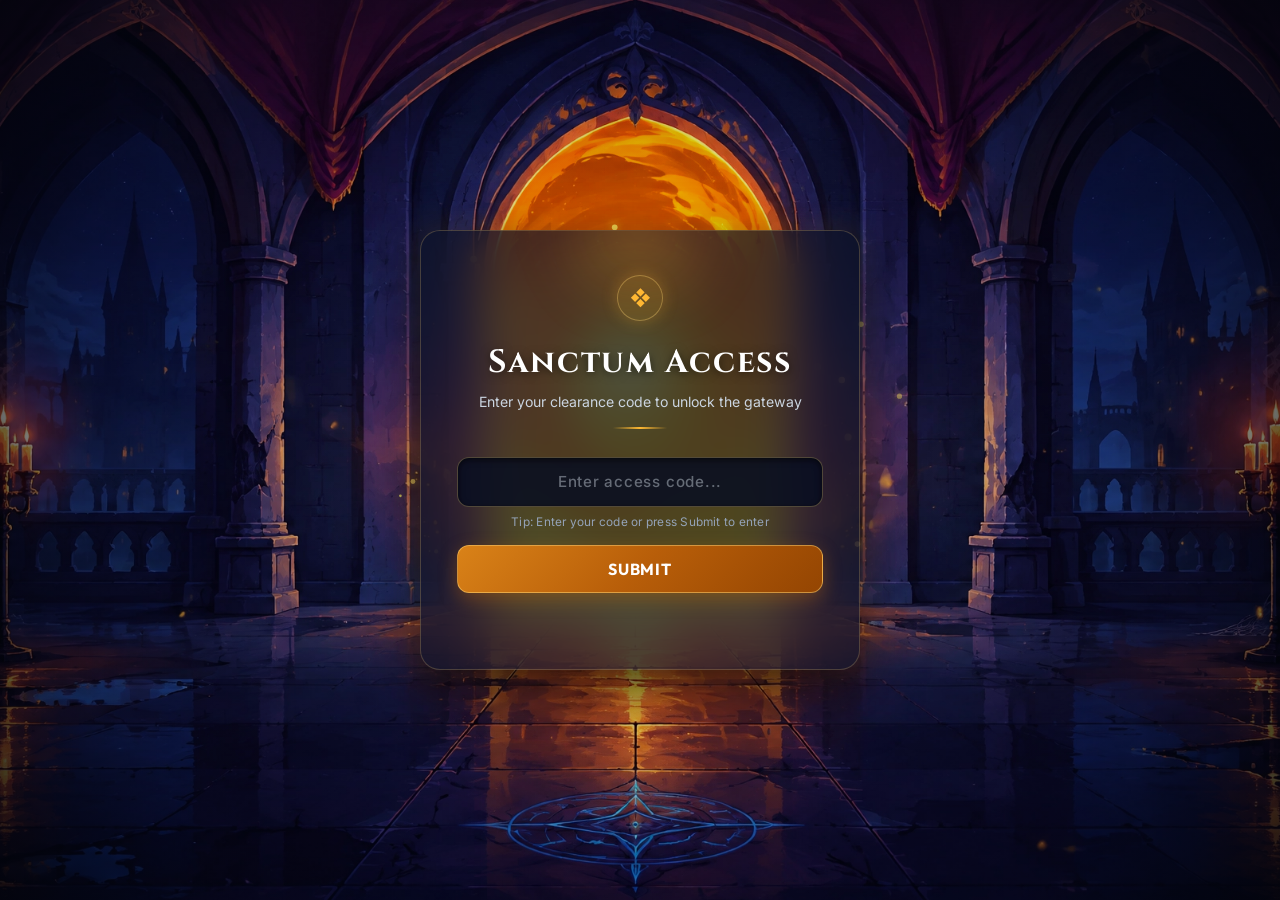
==== commit de7e10be: "Align Introduction Module theme with Sanctum Chamber aesthetic" ====
--- a/introduction-module/index.html
+++ b/introduction-module/index.html
@@ -35,28 +35,32 @@
       --font-accent: 'Outfit', sans-serif;
       --font-mono: 'IBM Plex Mono', monospace;
 
-      /* Clean Minimalist Theme (Dark Slate & Charcoal) */
-      --color-bg-dark: #090d16;
-      --color-bg-base: #0f172a;
-      --color-bg-card: #1e293b;
-      --color-bg-card-hover: #27354f;
+      /* Royal Dark Sapphire & Sanctum Cosmic Theme (Matching Sanctum Chamber) */
+      --color-gold: #ffb833;
+      --color-gold-bright: #ffe28a;
+      --color-gold-glow: rgba(255, 184, 51, 0.45);
+      --color-dark-bg: #070b19;
+      --color-card-glass: rgba(14, 20, 42, 0.78);
+      --color-card-border: rgba(255, 215, 120, 0.22);
+      --color-card-border-glow: rgba(255, 184, 51, 0.45);
+      --color-card-hover: rgba(20, 30, 62, 0.88);
+
+      --color-bg-dark: #070b19;
+      --color-bg-base: #0c142b;
+      --color-bg-card: rgba(14, 20, 42, 0.85);
+      --color-bg-card-hover: rgba(22, 32, 66, 0.9);
 
       /* UI Panels */
-      --color-panel: rgba(15, 23, 42, 0.94);
-      --color-panel-2: rgba(30, 41, 59, 0.94);
-      --color-border: rgba(51, 65, 85, 0.65);
-      --color-border-glow: rgba(56, 189, 248, 0.35);
-
-      /* Primary Brand / Clean Cyber Blue & Cyan */
-      --color-primary: #38bdf8;
-      --color-primary-bright: #7dd3fc;
-      --color-primary-glow: rgba(56, 189, 248, 0.25);
-      --color-cyan: #06b6d4;
-
-      /* Gold & Amber Highlights */
-      --color-gold: #f59e0b;
-      --color-gold-bright: #fbbf24;
-      --color-gold-glow: rgba(245, 158, 11, 0.25);
+      --color-panel: rgba(14, 22, 46, 0.92);
+      --color-panel-2: rgba(20, 30, 60, 0.92);
+      --color-border: rgba(255, 215, 120, 0.22);
+      --color-border-glow: rgba(255, 184, 51, 0.35);
+
+      /* Primary Brand / Sanctum Gold */
+      --color-primary: #ffb833;
+      --color-primary-bright: #ffe28a;
+      --color-primary-glow: rgba(255, 184, 51, 0.45);
+      --color-cyan: #38bdf8;
 
       /* Status Colors */
       --color-success: #10b981;
@@ -64,28 +68,28 @@
       --color-red: #ef4444;
 
       /* Compatibility Aliases for Challenge Components */
-      --color-forest-dark: #090d16;
-      --color-forest-bg: #0f172a;
-      --color-forest-mid: #1e293b;
-      --color-forest-canopy: #243048;
-      --color-forest-light: #334155;
-      --color-emerald: #38bdf8;
-      --color-emerald-glow: rgba(56, 189, 248, 0.25);
-      --color-emerald-bright: #38bdf8;
-      --color-emerald-mint: #7dd3fc;
-      --color-timber-dark: #0f172a;
-      --color-timber: #1e293b;
-      --color-timber-light: #334155;
-      --color-timber-border: rgba(51, 65, 85, 0.65);
-      --color-river-deep: #0f172a;
-      --color-river-blue: #0284c7;
-      --color-river-sparkle: #38bdf8;
-      --color-water-glow: rgba(56, 189, 248, 0.25);
-      --color-lantern: #f59e0b;
-      --color-lantern-bright: #fbbf24;
-      --color-lantern-glow: rgba(245, 158, 11, 0.25);
-      --color-cave-stone: #111827;
-      --color-cave-border: rgba(51, 65, 85, 0.65);
+      --color-forest-dark: #070b19;
+      --color-forest-bg: #0b132b;
+      --color-forest-mid: #111a3b;
+      --color-forest-canopy: #18254f;
+      --color-forest-light: #24356b;
+      --color-emerald: #ffb833;
+      --color-emerald-glow: rgba(255, 184, 51, 0.35);
+      --color-emerald-bright: #ffe28a;
+      --color-emerald-mint: #ffd97a;
+      --color-timber-dark: #070b19;
+      --color-timber: #0f1836;
+      --color-timber-light: #1b2854;
+      --color-timber-border: rgba(255, 215, 120, 0.25);
+      --color-river-deep: #070b19;
+      --color-river-blue: #1d4ed8;
+      --color-river-sparkle: #60a5fa;
+      --color-water-glow: rgba(96, 165, 250, 0.3);
+      --color-lantern: #ffb833;
+      --color-lantern-bright: #ffe28a;
+      --color-lantern-glow: rgba(255, 184, 51, 0.45);
+      --color-cave-stone: #060914;
+      --color-cave-border: rgba(255, 215, 120, 0.22);
 
       --ease-cinematic: cubic-bezier(0.16, 1, 0.3, 1);
       --ease-spring: cubic-bezier(0.34, 1.56, 0.64, 1);
@@ -101,7 +105,7 @@
       width: 100%;
       min-height: 100%;
       background-color: var(--color-bg-dark);
-      background-image: radial-gradient(circle at 50% 10%, #17223b 0%, #090d16 65%);
+      background-image: radial-gradient(ellipse at 50% 45%, #101a38 0%, #080c1d 60%, #04060e 100%);
       background-attachment: fixed;
       color: #e2e8f0;
       font-family: var(--font-ui);
@@ -109,27 +113,60 @@
       overflow-x: hidden;
     }
 
-    /* Clean Minimal Backdrop */
-    .module-backdrop {
+    /* Ambient Starfield & Vortex Layers (Exact match to Sanctum Chamber) */
+    .emberkeep-bg {
       position: fixed;
-      inset: 0;
+      top: 0;
+      left: 0;
+      width: 100%;
+      height: 100%;
+      z-index: 1;
+      overflow: hidden;
       pointer-events: none;
-      z-index: 0;
-      overflow: hidden;
-    }
-
-    .module-ambient-grid {
+    }
+
+    .stars-layer {
       position: absolute;
-      inset: 0;
-      background-size: 48px 48px;
-      background-image:
-        linear-gradient(to right, rgba(255, 255, 255, 0.02) 1px, transparent 1px),
-        linear-gradient(to bottom, rgba(255, 255, 255, 0.02) 1px, transparent 1px);
-      opacity: 0.8;
+      top: 0;
+      left: 0;
+      width: 100%;
+      height: 100%;
+      background: radial-gradient(1px 1px at 15% 20%, #ffffff, transparent),
+                  radial-gradient(1.5px 1.5px at 45% 15%, #ffd27a, transparent),
+                  radial-gradient(1px 1px at 70% 35%, #ffffff, transparent),
+                  radial-gradient(2px 2px at 85% 65%, #ffd27a, transparent),
+                  radial-gradient(1.2px 1.2px at 25% 75%, #ffffff, transparent),
+                  radial-gradient(1.5px 1.5px at 90% 18%, #ffffff, transparent),
+                  radial-gradient(1px 1px at 60% 85%, #ffd27a, transparent);
+      background-size: 550px 550px;
+      opacity: 0.6;
+    }
+
+    .sanctum-ambient-vortex {
+      position: absolute;
+      top: 40%;
+      left: 50%;
+      transform: translate(-50%, -50%);
+      width: 720px;
+      height: 720px;
+      background: radial-gradient(circle, rgba(30, 58, 138, 0.28) 0%, rgba(13, 23, 56, 0.15) 50%, transparent 75%);
+      filter: blur(50px);
+      pointer-events: none;
+      opacity: 0.55;
+    }
+
+    #cavernParticlesCanvas {
+      position: absolute;
+      top: 0;
+      left: 0;
+      width: 100%;
+      height: 100%;
+      z-index: 2;
+      pointer-events: none;
     }
 
     /* =========================================================================
-       TOP NAVIGATION BAR (Woodland Ranger Post Aesthetic)
+       TOP NAVIGATION BAR (Matching Sanctum Chamber emberkeep-nav)
        ========================================================================= */
     .sanctum-topbar {
       position: relative;
@@ -137,12 +174,12 @@
       display: flex;
       align-items: center;
       justify-content: space-between;
-      padding: 18px 36px;
-      border-bottom: 1px solid var(--color-border);
-      background: rgba(5, 18, 12, 0.88);
+      padding: 20px 36px;
+      border-bottom: 1px solid rgba(255, 215, 120, 0.18);
+      background: rgba(7, 11, 25, 0.85);
       backdrop-filter: blur(16px);
       -webkit-backdrop-filter: blur(16px);
-      box-shadow: 0 4px 24px rgba(0, 0, 0, 0.5), inset 0 -1px 0 rgba(52, 211, 153, 0.15);
+      box-shadow: 0 4px 24px rgba(0, 0, 0, 0.55), inset 0 -1px 0 rgba(255, 215, 120, 0.12);
     }
 
     .topbar-left {
@@ -152,26 +189,26 @@
     }
 
     .topbar-sigil {
-      width: 36px;
-      height: 36px;
+      width: 38px;
+      height: 38px;
       border-radius: 50%;
-      background: radial-gradient(circle at 35% 35%, #184832 0%, #071c12 100%);
-      border: 1.5px solid rgba(52, 211, 153, 0.5);
-      box-shadow: 0 0 16px rgba(16, 185, 129, 0.35);
+      background: radial-gradient(circle at 35% 35%, #2a3a6a 0%, #101938 100%);
+      border: 1px solid rgba(255, 215, 120, 0.4);
+      box-shadow: 0 0 14px rgba(255, 184, 51, 0.25);
       display: flex;
       align-items: center;
       justify-content: center;
-      color: var(--color-emerald-bright);
+      color: var(--color-gold);
       font-size: 1.1rem;
     }
 
     .topbar-title {
       font-family: var(--font-display);
-      font-size: 1.15rem;
+      font-size: 1.25rem;
       font-weight: 700;
       color: #ffffff;
       letter-spacing: 0.04em;
-      text-shadow: 0 0 12px rgba(16, 185, 129, 0.3);
+      text-shadow: 0 0 14px rgba(255, 184, 51, 0.25);
     }
 
     .topbar-crumbs {
@@ -182,11 +219,11 @@
       color: #94a3b8;
       margin-left: 10px;
       padding-left: 14px;
-      border-left: 1px solid rgba(52, 211, 153, 0.2);
+      border-left: 1px solid rgba(255, 215, 120, 0.25);
     }
 
     .topbar-crumbs a {
-      color: var(--color-emerald-bright);
+      color: var(--color-gold-bright);
       text-decoration: none;
       cursor: pointer;
       transition: color 0.2s;
@@ -212,9 +249,11 @@
       display: inline-flex;
       align-items: center;
       gap: 9px;
-      background: linear-gradient(135deg, rgba(14, 38, 26, 0.95) 0%, rgba(6, 20, 14, 0.95) 100%);
-      border: 1.5px solid rgba(52, 211, 153, 0.4);
-      color: #f8fafc;
+      background: rgba(13, 23, 56, 0.72);
+      border: 1px solid rgba(255, 215, 120, 0.3);
+      backdrop-filter: blur(12px);
+      -webkit-backdrop-filter: blur(12px);
+      color: #e2e8f0;
       padding: 9px 20px;
       border-radius: 9999px;
       cursor: pointer;
@@ -224,25 +263,25 @@
       letter-spacing: 0.03em;
       text-decoration: none;
       transition: all 0.25s var(--ease-cinematic);
-      box-shadow: 0 4px 18px rgba(0, 0, 0, 0.45), 0 0 14px rgba(16, 185, 129, 0.15);
+      box-shadow: 0 4px 16px rgba(0, 0, 0, 0.35);
     }
 
     .btn-return-dashboard:hover {
-      background: linear-gradient(135deg, rgba(20, 56, 38, 0.95) 0%, rgba(10, 32, 22, 0.95) 100%);
-      border-color: var(--color-emerald-bright);
+      background: rgba(255, 184, 51, 0.15);
+      border-color: var(--color-gold);
       color: #ffffff;
-      transform: translateY(-2px);
-      box-shadow: 0 6px 24px rgba(0, 0, 0, 0.55), 0 0 24px rgba(16, 185, 129, 0.4);
+      transform: translateY(-1px);
+      box-shadow: 0 6px 20px rgba(0, 0, 0, 0.5), 0 0 16px rgba(255, 184, 51, 0.3);
     }
 
     .btn-return-dashboard svg {
       transition: transform 0.2s ease;
-      color: var(--color-emerald-bright);
+      color: var(--color-gold);
     }
 
     .btn-return-dashboard:hover svg {
       transform: translateX(-3px);
-      color: #ffffff;
+      color: var(--color-gold-bright);
     }
 
     /* =========================================================================
@@ -282,7 +321,7 @@
     }
 
     /* =========================================================================
-       SCREEN 1: CASE FILE DASHBOARD LANDING (Treehouse Lookout / Forest Outpost)
+       SCREEN 1: CASE FILE DASHBOARD LANDING
        ========================================================================= */
     .case-dash {
       max-width: 1020px;
@@ -295,16 +334,16 @@
       align-items: center;
       gap: 8px;
       font-size: 0.78rem;
-      color: var(--color-emerald-bright);
-      background: rgba(16, 185, 129, 0.12);
-      border: 1px solid rgba(52, 211, 153, 0.4);
+      color: var(--color-gold-bright);
+      background: rgba(255, 184, 51, 0.12);
+      border: 1px solid rgba(255, 215, 120, 0.35);
       padding: 6px 16px;
       border-radius: 9999px;
       margin-bottom: 22px;
       font-family: var(--font-mono);
       letter-spacing: 0.06em;
       text-transform: uppercase;
-      box-shadow: 0 0 14px rgba(16, 185, 129, 0.15);
+      box-shadow: 0 0 14px rgba(255, 184, 51, 0.15);
     }
 
     .case-dash h1 {
@@ -314,23 +353,23 @@
       color: #ffffff;
       line-height: 1.25;
       margin-bottom: 14px;
-      text-shadow: 0 3px 18px rgba(0, 0, 0, 0.8), 0 0 25px rgba(16, 185, 129, 0.15);
+      text-shadow: 0 3px 18px rgba(0, 0, 0, 0.8), 0 0 25px rgba(255, 184, 51, 0.15);
     }
 
     .case-dash p.lead-text {
-      color: #a7b9b0;
+      color: #94a3b8;
       font-size: 1.02rem;
       max-width: 680px;
       line-height: 1.68;
       margin-bottom: 38px;
     }
 
-    /* Hero Case Card (High Canopy Treehouse Post) */
+    /* Hero Case Card */
     .hero-case-card {
       position: relative;
       overflow: hidden;
-      border: 1.5px solid rgba(52, 211, 153, 0.35);
-      background: linear-gradient(135deg, rgba(12, 34, 23, 0.88) 0%, rgba(6, 18, 12, 0.94) 100%);
+      border: 1.5px solid rgba(255, 215, 120, 0.22);
+      background: linear-gradient(135deg, rgba(16, 24, 52, 0.85) 0%, rgba(10, 15, 34, 0.94) 100%);
       border-radius: 20px;
       padding: 38px 42px;
       display: flex;
@@ -339,13 +378,13 @@
       gap: 28px;
       backdrop-filter: blur(16px);
       -webkit-backdrop-filter: blur(16px);
-      box-shadow: 0 20px 50px rgba(0, 0, 0, 0.65), 0 0 30px rgba(16, 185, 129, 0.12);
+      box-shadow: 0 20px 50px rgba(0, 0, 0, 0.7), 0 0 30px rgba(255, 184, 51, 0.1);
       transition: transform 0.3s ease, border-color 0.3s ease;
     }
 
     .hero-case-card:hover {
-      border-color: rgba(52, 211, 153, 0.6);
-      box-shadow: 0 24px 60px rgba(0, 0, 0, 0.75), 0 0 40px rgba(16, 185, 129, 0.22);
+      border-color: rgba(255, 215, 120, 0.55);
+      box-shadow: 0 24px 60px rgba(0, 0, 0, 0.75), 0 0 40px rgba(255, 184, 51, 0.22);
     }
 
     .hero-case-card::after {
@@ -355,7 +394,7 @@
       top: 0;
       bottom: 0;
       width: 60%;
-      background: linear-gradient(90deg, transparent, rgba(52, 211, 153, 0.1), transparent);
+      background: linear-gradient(90deg, transparent, rgba(255, 215, 120, 0.12), transparent);
       animation: scanSweep 5.5s linear infinite;
       pointer-events: none;
     }
@@ -377,7 +416,7 @@
 
     .hero-case-text p {
       margin: 0;
-      color: #9bb1a4;
+      color: #94a3b8;
       font-size: 0.95rem;
       max-width: 500px;
       line-height: 1.62;
@@ -394,21 +433,21 @@
       font-size: 0.96rem;
       padding: 14px 30px;
       border-radius: 9999px;
-      background: linear-gradient(135deg, #10b981 0%, #059669 100%);
-      color: #031c11;
-      box-shadow: 0 8px 24px rgba(16, 185, 129, 0.4), inset 0 1px 0 rgba(255, 255, 255, 0.3);
+      background: linear-gradient(135deg, #ffb833 0%, #d97706 100%);
+      color: #0b132b;
+      box-shadow: 0 8px 24px rgba(255, 184, 51, 0.35), inset 0 1px 0 rgba(255, 255, 255, 0.3);
       transition: all 0.25s var(--ease-cinematic);
       white-space: nowrap;
     }
 
     .btn-start-case:hover {
       transform: translateY(-3px) scale(1.03);
-      background: linear-gradient(135deg, #34d399 0%, #10b981 100%);
-      box-shadow: 0 12px 32px rgba(16, 185, 129, 0.6);
-      color: #02140c;
-    }
-
-    /* Environmental Highlights Strip (Trees, Lake/River, Cave) */
+      background: linear-gradient(135deg, #ffe28a 0%, #ffb833 100%);
+      box-shadow: 0 12px 32px rgba(255, 184, 51, 0.55);
+      color: #040814;
+    }
+
+    /* Environmental Highlights Strip */
     .forest-lore-strip {
       display: grid;
       grid-template-columns: repeat(3, 1fr);
@@ -421,8 +460,8 @@
     }
 
     .lore-card {
-      background: rgba(8, 24, 16, 0.7);
-      border: 1px solid rgba(52, 211, 153, 0.18);
+      background: rgba(14, 20, 42, 0.78);
+      border: 1px solid rgba(255, 215, 120, 0.18);
       border-radius: 14px;
       padding: 20px 22px;
       display: flex;
@@ -433,7 +472,7 @@
     }
 
     .lore-card:hover {
-      border-color: rgba(52, 211, 153, 0.4);
+      border-color: rgba(255, 215, 120, 0.45);
       transform: translateY(-2px);
     }
 
@@ -441,12 +480,12 @@
       width: 38px;
       height: 38px;
       border-radius: 10px;
-      background: rgba(16, 185, 129, 0.12);
-      border: 1px solid rgba(52, 211, 153, 0.3);
+      background: rgba(255, 184, 51, 0.12);
+      border: 1px solid rgba(255, 215, 120, 0.3);
       display: flex;
       align-items: center;
       justify-content: center;
-      color: var(--color-emerald-bright);
+      color: var(--color-gold);
       font-size: 1.15rem;
       flex-shrink: 0;
     }
@@ -460,13 +499,13 @@
 
     .lore-card p {
       font-size: 0.82rem;
-      color: #9bb1a4;
+      color: #94a3b8;
       line-height: 1.5;
       margin: 0;
     }
 
     /* =========================================================================
-       SCREEN 2: NINE-ROOM CHALLENGE GRID (The Woodland Trail Map)
+       SCREEN 2: NINE-ROOM CHALLENGE GRID
        ========================================================================= */
     .module-grid-wrapper {
       max-width: 1100px;
@@ -480,11 +519,11 @@
       font-weight: 700;
       color: #ffffff;
       margin-bottom: 8px;
-      text-shadow: 0 0 16px rgba(16, 185, 129, 0.25);
+      text-shadow: 0 0 16px rgba(255, 184, 51, 0.25);
     }
 
     .module-grid-wrapper p.lead-text {
-      color: #9bb1a4;
+      color: #94a3b8;
       font-size: 0.96rem;
       margin-bottom: 34px;
       max-width: 700px;
@@ -506,8 +545,8 @@
 
     .room-card {
       position: relative;
-      border: 1.5px solid rgba(52, 211, 153, 0.25);
-      background: linear-gradient(145deg, rgba(12, 34, 23, 0.82) 0%, rgba(6, 18, 12, 0.92) 100%);
+      border: 1.5px solid rgba(255, 215, 120, 0.22);
+      background: linear-gradient(145deg, rgba(16, 24, 52, 0.85) 0%, rgba(10, 15, 34, 0.94) 100%);
       border-radius: 16px;
       padding: 24px;
       cursor: pointer;
@@ -517,16 +556,16 @@
     }
 
     .room-card:hover:not(.locked) {
-      border-color: var(--color-emerald-bright);
+      border-color: var(--color-gold);
       transform: translateY(-4px);
-      box-shadow: 0 14px 32px rgba(0, 0, 0, 0.6), 0 0 24px rgba(16, 185, 129, 0.3);
+      box-shadow: 0 14px 32px rgba(0, 0, 0, 0.65), 0 0 24px rgba(255, 184, 51, 0.3);
     }
 
     .room-card.locked {
       cursor: default;
       opacity: 0.52;
       border-color: rgba(255, 255, 255, 0.08);
-      background: rgba(6, 16, 11, 0.65);
+      background: rgba(8, 12, 26, 0.65);
     }
 
     .room-card.locked:hover {
@@ -545,12 +584,12 @@
       width: 38px;
       height: 38px;
       border-radius: 10px;
-      background: rgba(16, 185, 129, 0.12);
-      border: 1px solid rgba(52, 211, 153, 0.3);
+      background: rgba(255, 184, 51, 0.12);
+      border: 1px solid rgba(255, 215, 120, 0.3);
       display: flex;
       align-items: center;
       justify-content: center;
-      color: var(--color-emerald-bright);
+      color: var(--color-gold-bright);
       font-size: 1.05rem;
     }
 
@@ -563,9 +602,9 @@
     .room-status-badge {
       font-size: 0.72rem;
       font-weight: 600;
-      color: var(--color-emerald-bright);
-      background: rgba(16, 185, 129, 0.12);
-      border: 1px solid var(--color-emerald-glow);
+      color: var(--color-gold-bright);
+      background: rgba(255, 184, 51, 0.12);
+      border: 1px solid rgba(255, 215, 120, 0.3);
       border-radius: 9999px;
       padding: 3px 11px;
       letter-spacing: 0.04em;
@@ -588,19 +627,19 @@
     .room-card p {
       margin: 0;
       font-size: 0.86rem;
-      color: #9bb1a4;
+      color: #94a3b8;
       line-height: 1.55;
     }
 
     /* Completed Room Card Styling */
     .room-card.completed {
-      border-color: rgba(52, 211, 153, 0.7);
-      background: linear-gradient(145deg, rgba(14, 46, 30, 0.92) 0%, rgba(6, 24, 15, 0.96) 100%);
+      border-color: rgba(52, 211, 153, 0.6);
+      background: linear-gradient(145deg, rgba(14, 36, 48, 0.9) 0%, rgba(8, 20, 32, 0.95) 100%);
       box-shadow: 0 10px 28px rgba(0, 0, 0, 0.5), 0 0 24px rgba(16, 185, 129, 0.28);
     }
 
     .room-card.completed:hover {
-      border-color: var(--color-emerald-bright);
+      border-color: var(--color-success-bright);
       box-shadow: 0 16px 36px rgba(0, 0, 0, 0.65), 0 0 32px rgba(52, 211, 153, 0.45);
     }
 
@@ -629,7 +668,7 @@
     .room-card-footer {
       margin-top: 14px;
       padding-top: 12px;
-      border-top: 1px solid rgba(52, 211, 153, 0.25);
+      border-top: 1px solid rgba(255, 215, 120, 0.18);
       display: flex;
       align-items: center;
       justify-content: space-between;
@@ -645,12 +684,12 @@
       letter-spacing: 0.02em;
     }
 
-    /* Expedition Progress Bar on Woodland Trail Screen */
+    /* Expedition Progress Bar */
     .expedition-progress-card {
       margin-bottom: 24px;
       padding: 16px 22px;
-      background: rgba(12, 34, 23, 0.85);
-      border: 1.5px solid rgba(52, 211, 153, 0.35);
+      background: rgba(14, 20, 42, 0.85);
+      border: 1.5px solid rgba(255, 215, 120, 0.22);
       border-radius: 14px;
       backdrop-filter: blur(10px);
       box-shadow: 0 8px 24px rgba(0, 0, 0, 0.35);
@@ -678,9 +717,9 @@
       font-family: var(--font-mono);
       font-size: 0.82rem;
       font-weight: 600;
-      color: var(--color-emerald-bright);
-      background: rgba(16, 185, 129, 0.14);
-      border: 1px solid rgba(52, 211, 153, 0.35);
+      color: var(--color-gold-bright);
+      background: rgba(255, 184, 51, 0.12);
+      border: 1px solid rgba(255, 215, 120, 0.3);
       border-radius: 9999px;
       padding: 3px 12px;
     }
@@ -688,18 +727,18 @@
     .progress-track {
       width: 100%;
       height: 8px;
-      background: rgba(4, 18, 12, 0.85);
+      background: rgba(6, 10, 24, 0.85);
       border-radius: 9999px;
       overflow: hidden;
-      border: 1px solid rgba(52, 211, 153, 0.2);
+      border: 1px solid rgba(255, 215, 120, 0.18);
     }
 
     .progress-fill-bar {
       height: 100%;
       width: 0%;
-      background: linear-gradient(90deg, #10b981, #34d399);
+      background: linear-gradient(90deg, #ffb833, #ffe28a);
       border-radius: 9999px;
-      box-shadow: 0 0 12px rgba(52, 211, 153, 0.6);
+      box-shadow: 0 0 12px rgba(255, 184, 51, 0.6);
       transition: width 0.6s cubic-bezier(0.25, 1, 0.5, 1);
     }
 
@@ -743,13 +782,13 @@
       font-weight: 700;
       letter-spacing: 0.06em;
       color: #ffffff;
-      text-shadow: 0 0 8px rgba(52, 211, 153, 0.5);
+      text-shadow: 0 0 8px rgba(255, 184, 51, 0.5);
     }
 
     .flag-code {
       font-family: var(--font-mono);
       font-size: 1.05rem;
-      color: var(--color-emerald-bright);
+      color: var(--color-gold-bright);
     }
 
     .room-lock-note {
@@ -764,10 +803,10 @@
       display: block;
     }
 
-    /* Runestone Cipher Tool */
+    /* Runestone / Cipher Tool */
     .cipher-tool-card {
-      background: rgba(12, 34, 23, 0.92);
-      border: 1.5px solid rgba(52, 211, 153, 0.35);
+      background: rgba(14, 22, 48, 0.92);
+      border: 1.5px solid rgba(255, 215, 120, 0.3);
       border-radius: 14px;
       padding: 22px;
       display: flex;
@@ -785,7 +824,7 @@
 
     .cipher-slider-row input[type=range] {
       flex: 1;
-      accent-color: #10b981;
+      accent-color: #ffb833;
       height: 8px;
       cursor: pointer;
     }
@@ -794,18 +833,18 @@
       font-family: var(--font-mono);
       font-size: 0.95rem;
       font-weight: 700;
-      color: var(--color-emerald-bright);
+      color: var(--color-gold-bright);
       min-width: 90px;
     }
 
     .cipher-output-box {
-      background: #030a06;
-      border: 1.5px solid rgba(52, 211, 153, 0.3);
+      background: #040814;
+      border: 1.5px solid rgba(255, 215, 120, 0.3);
       border-radius: 10px;
       padding: 16px;
       font-family: var(--font-mono);
       font-size: 1.05rem;
-      color: #38bdf8;
+      color: var(--color-gold-bright);
       min-height: 48px;
       word-break: break-all;
     }
@@ -821,8 +860,8 @@
     .radio-choice-btn {
       text-align: left;
       padding: 14px 18px;
-      background: rgba(16, 185, 129, 0.08);
-      border: 1.5px solid rgba(52, 211, 153, 0.28);
+      background: rgba(255, 184, 51, 0.08);
+      border: 1.5px solid rgba(255, 215, 120, 0.25);
       border-radius: 10px;
       color: #f1f5f9;
       cursor: pointer;
@@ -833,8 +872,8 @@
     }
 
     .radio-choice-btn:hover {
-      background: rgba(16, 185, 129, 0.22);
-      border-color: var(--color-emerald-bright);
+      background: rgba(255, 184, 51, 0.2);
+      border-color: var(--color-gold);
       transform: translateX(4px);
     }
 
@@ -849,8 +888,8 @@
     .tool-input-row input {
       flex: 1;
       padding: 10px 14px;
-      background: #030a06;
-      border: 1px solid rgba(52, 211, 153, 0.3);
+      background: #040814;
+      border: 1px solid rgba(255, 215, 120, 0.3);
       border-radius: 8px;
       font-family: var(--font-mono);
       font-size: 0.88rem;
@@ -858,7 +897,7 @@
     }
 
     /* =========================================================================
-       SCREENS 3, 4, 5: INTERACTIVE ROOM LAYOUTS (Woodland Research Field Stations)
+       SCREENS 3, 4, 5: INTERACTIVE ROOM LAYOUTS
        ========================================================================= */
     .room-interactive-layout {
       display: grid;
@@ -871,9 +910,9 @@
     }
 
     .room-brief-panel {
-      border-right: 1px solid var(--color-border);
+      border-right: 1px solid rgba(255, 215, 120, 0.18);
       padding: 30px 24px;
-      background: rgba(7, 20, 14, 0.9);
+      background: rgba(10, 16, 36, 0.92);
       display: flex;
       flex-direction: column;
       gap: 18px;
@@ -883,7 +922,7 @@
     @media (max-width: 900px) {
       .room-brief-panel {
         border-right: none;
-        border-bottom: 1px solid var(--color-border);
+        border-bottom: 1px solid rgba(255, 215, 120, 0.18);
       }
     }
 
@@ -896,14 +935,14 @@
     }
 
     .room-sub-caption {
-      color: #8da396;
+      color: #94a3b8;
       font-size: 0.82rem;
       line-height: 1.45;
     }
 
     .dialogue-bubble {
-      background: rgba(12, 34, 23, 0.9);
-      border: 1px solid rgba(52, 211, 153, 0.35);
+      background: rgba(14, 22, 48, 0.9);
+      border: 1px solid rgba(255, 215, 120, 0.25);
       border-radius: 14px;
       padding: 16px;
       font-size: 0.88rem;
@@ -914,23 +953,23 @@
     }
 
     .dialogue-bubble.pulse {
-      border-color: var(--color-emerald-bright);
-      box-shadow: 0 0 20px rgba(16, 185, 129, 0.35);
+      border-color: var(--color-gold);
+      box-shadow: 0 0 20px rgba(255, 184, 51, 0.35);
     }
 
     .dialogue-bubble .hint {
       display: block;
       margin-top: 10px;
       padding-top: 10px;
-      border-top: 1px dashed rgba(52, 211, 153, 0.25);
+      border-top: 1px dashed rgba(255, 215, 120, 0.25);
       color: var(--color-gold-bright);
       font-family: var(--font-mono);
       font-size: 0.82rem;
     }
 
     .mech-box {
-      border: 1px solid rgba(16, 185, 129, 0.35);
-      background: rgba(16, 185, 129, 0.08);
+      border: 1px solid rgba(255, 215, 120, 0.25);
+      background: rgba(255, 184, 51, 0.08);
       border-radius: 12px;
       padding: 15px;
       font-size: 0.82rem;
@@ -940,14 +979,14 @@
     }
 
     .mech-box.pulse {
-      border-color: var(--color-emerald);
-      box-shadow: 0 0 16px rgba(16, 185, 129, 0.35);
+      border-color: var(--color-gold);
+      box-shadow: 0 0 16px rgba(255, 184, 51, 0.35);
     }
 
     .mech-box .label {
       display: block;
       font-size: 0.74rem;
-      color: var(--color-emerald-bright);
+      color: var(--color-gold-bright);
       font-weight: 700;
       text-transform: uppercase;
       letter-spacing: 0.05em;
@@ -959,7 +998,7 @@
       display: flex;
       flex-direction: column;
       gap: 18px;
-      background: rgba(4, 14, 9, 0.65);
+      background: rgba(7, 11, 24, 0.7);
     }
 
     .stage-header-row {
@@ -985,10 +1024,10 @@
       gap: 10px;
     }
 
-    /* Terminal Component (Woodland Basalt Console) */
+    /* Terminal Component */
     .sanctum-terminal {
-      background: #030a06;
-      border: 1.5px solid rgba(52, 211, 153, 0.25);
+      background: #040814;
+      border: 1.5px solid rgba(255, 215, 120, 0.22);
       border-radius: 14px;
       flex: 1;
       display: flex;
@@ -997,7 +1036,7 @@
       font-family: var(--font-mono);
       font-size: 0.86rem;
       min-height: 380px;
-      box-shadow: 0 16px 44px rgba(0, 0, 0, 0.75), 0 0 20px rgba(16, 185, 129, 0.08);
+      box-shadow: 0 16px 44px rgba(0, 0, 0, 0.75), 0 0 20px rgba(255, 184, 51, 0.08);
     }
 
     .term-titlebar {
@@ -1005,8 +1044,8 @@
       align-items: center;
       gap: 8px;
       padding: 10px 16px;
-      background: #07160e;
-      border-bottom: 1px solid rgba(52, 211, 153, 0.15);
+      background: #091024;
+      border-bottom: 1px solid rgba(255, 215, 120, 0.15);
     }
 
     .term-titlebar span {
@@ -1033,22 +1072,22 @@
       margin-bottom: 3px;
     }
 
-    .term-line.echo { color: #8da396; }
+    .term-line.echo { color: #94a3b8; }
     .term-line.out { color: #f1f5f9; }
     .term-line.warn { color: #f87171; }
-    .term-line.flag { color: #34d399; font-weight: 700; font-size: 0.95rem; }
+    .term-line.flag { color: #ffe28a; font-weight: 700; font-size: 0.95rem; text-shadow: 0 0 10px rgba(255, 184, 51, 0.4); }
 
     .term-input-container {
       display: flex;
       align-items: center;
       gap: 10px;
       padding: 12px 18px;
-      background: #051009;
-      border-top: 1px solid rgba(52, 211, 153, 0.15);
+      background: #060b1b;
+      border-top: 1px solid rgba(255, 215, 120, 0.15);
     }
 
     .term-prompt-label {
-      color: var(--color-emerald-bright);
+      color: var(--color-gold);
       font-weight: 600;
     }
 
@@ -1063,13 +1102,13 @@
     }
 
     .term-input-field.filled {
-      box-shadow: 0 0 0 2px var(--color-emerald);
-    }
-
-    /* Fake Browser Component (Grotto Research Slate) */
+      box-shadow: 0 0 0 2px var(--color-gold);
+    }
+
+    /* Fake Browser Component */
     .sanctum-browser {
       background: #ffffff;
-      border: 1.5px solid rgba(52, 211, 153, 0.3);
+      border: 1.5px solid rgba(255, 215, 120, 0.28);
       border-radius: 14px;
       flex: 1;
       display: flex;
@@ -1085,7 +1124,7 @@
       gap: 10px;
       align-items: center;
       padding: 10px 14px;
-      background: #e6edea;
+      background: #e8ecf4;
       border-bottom: 1px solid #cbd5e1;
     }
 
@@ -1171,7 +1210,7 @@
     }
 
     .login-box-widget input.filled {
-      box-shadow: 0 0 0 2px var(--color-emerald);
+      box-shadow: 0 0 0 2px var(--color-gold);
     }
 
     .login-box-widget button {
@@ -1180,7 +1219,7 @@
       padding: 10px;
       border: none;
       border-radius: 6px;
-      background: #0f2e1e;
+      background: linear-gradient(135deg, #1e293b 0%, #0f172a 100%);
       color: #ffffff;
       cursor: pointer;
       font-weight: 600;
@@ -1189,7 +1228,7 @@
     }
 
     .login-box-widget button:hover {
-      background: #14442b;
+      background: linear-gradient(135deg, #334155 0%, #1e293b 100%);
     }
 
     .login-box-widget .err-text {
@@ -1228,14 +1267,14 @@
     }
 
     .guestbook-form textarea.filled {
-      box-shadow: 0 0 0 2px var(--color-emerald);
+      box-shadow: 0 0 0 2px var(--color-gold);
     }
 
     .guestbook-form button {
       padding: 9px 18px;
       border: none;
       border-radius: 6px;
-      background: #0f2e1e;
+      background: linear-gradient(135deg, #1e293b 0%, #0f172a 100%);
       color: #ffffff;
       cursor: pointer;
       font-weight: 600;
@@ -1243,8 +1282,8 @@
     }
 
     .admin-review-log {
-      background: #061009;
-      border: 1px solid #1c3d28;
+      background: #040814;
+      border: 1px solid rgba(255, 215, 120, 0.2);
       border-radius: 8px;
       padding: 12px 14px;
       margin-top: 16px;
@@ -1253,23 +1292,23 @@
       color: #94a3b8;
     }
 
-    .admin-review-log .cap { color: #34d399; font-weight: 600; }
-
-    /* Flag Notification Banner (Forest Bloom) */
+    .admin-review-log .cap { color: var(--color-gold-bright); font-weight: 600; }
+
+    /* Flag Notification Banner */
     .flag-banner-box {
       display: none;
-      border: 1.5px solid var(--color-emerald-bright);
-      background: linear-gradient(135deg, rgba(16, 185, 129, 0.18) 0%, rgba(5, 40, 26, 0.9) 100%);
+      border: 1.5px solid var(--color-gold-bright);
+      background: linear-gradient(135deg, rgba(255, 184, 51, 0.18) 0%, rgba(14, 22, 48, 0.95) 100%);
       border-radius: 14px;
       padding: 16px 22px;
       font-family: var(--font-mono);
       font-size: 0.95rem;
       font-weight: 600;
-      color: #34d399;
+      color: var(--color-gold-bright);
       align-items: center;
       justify-content: space-between;
       gap: 16px;
-      box-shadow: 0 8px 30px rgba(16, 185, 129, 0.35);
+      box-shadow: 0 8px 30px rgba(255, 184, 51, 0.35);
     }
 
     .flag-banner-box.show {
@@ -1290,50 +1329,50 @@
       border: none;
       cursor: pointer;
       font-family: var(--font-ui);
-      font-weight: 600;
+      font-weight: 700;
       font-size: 0.85rem;
       padding: 10px 18px;
       border-radius: 8px;
-      background: var(--color-emerald);
-      color: #031c11;
+      background: linear-gradient(135deg, #ffb833 0%, #d97706 100%);
+      color: #0b132b;
       transition: all 0.2s ease;
       white-space: nowrap;
     }
 
     .btn-action:hover {
       transform: translateY(-1px);
-      box-shadow: 0 4px 16px rgba(16, 185, 129, 0.4);
-      background: var(--color-emerald-bright);
+      box-shadow: 0 4px 16px rgba(255, 184, 51, 0.4);
+      background: linear-gradient(135deg, #ffe28a 0%, #ffb833 100%);
     }
 
     .btn-action.ghost {
       background: rgba(255, 255, 255, 0.06);
-      border: 1px solid rgba(52, 211, 153, 0.25);
+      border: 1px solid rgba(255, 215, 120, 0.25);
       color: #f1f5f9;
     }
 
     .btn-action.ghost:hover {
-      background: rgba(16, 185, 129, 0.15);
-      border-color: rgba(52, 211, 153, 0.5);
+      background: rgba(255, 184, 51, 0.15);
+      border-color: var(--color-gold);
       box-shadow: none;
       color: #ffffff;
     }
 
     .btn-action.teal {
-      background: var(--color-emerald);
-      color: #031c11;
+      background: linear-gradient(135deg, #ffb833 0%, #d97706 100%);
+      color: #0b132b;
       font-weight: 700;
     }
 
     .btn-action.teal-outline {
       background: transparent;
-      border: 1px solid rgba(52, 211, 153, 0.5);
-      color: #34d399;
+      border: 1px solid rgba(255, 215, 120, 0.4);
+      color: var(--color-gold-bright);
     }
 
     .btn-action.teal-outline:hover {
-      background: rgba(16, 185, 129, 0.12);
-      border-color: var(--color-emerald-bright);
+      background: rgba(255, 184, 51, 0.12);
+      border-color: var(--color-gold);
     }
 
     .btn-action.small {
@@ -1341,7 +1380,7 @@
       font-size: 0.78rem;
     }
 
-    /* Smooth Celestial Portal Veil */
+    /* Smooth Celestial Portal Veil (Warm Sanctum Radial Gradient) */
     .forest-portal-veil {
       position: fixed;
       top: 0;
@@ -1354,9 +1393,9 @@
       pointer-events: none;
       background: radial-gradient(ellipse at center,
         #ffffff 0%,
-        #f8fafc 35%,
-        #e2e8f0 68%,
-        #94a3b8 100%
+        #fffdf8 35%,
+        #fef7e6 68%,
+        #fbedcb 100%
       );
       backdrop-filter: blur(14px);
       -webkit-backdrop-filter: blur(14px);
@@ -1376,21 +1415,23 @@
   <div class="forest-portal-veil" id="forestPortalVeil"></div>
 
 
-  <!-- CLEAN AMBIENT BACKDROP                                                  -->
+  <!-- AMBIENT STARFIELD, VORTEX & CAVERN PARTICLES CANVAS                   -->
   <!-- ===================================================================== -->
-  <div class="module-backdrop">
-    <div class="module-ambient-grid"></div>
+  <div class="emberkeep-bg">
+    <div class="stars-layer"></div>
+    <div class="sanctum-ambient-vortex"></div>
+    <canvas id="cavernParticlesCanvas"></canvas>
   </div>
 
   <!-- ===================================================================== -->
-  <!-- TOP NAVIGATION BAR                                                     -->
+  <!-- TOP NAVIGATION BAR (Matching Sanctum Chamber)                         -->
   <!-- ===================================================================== -->
   <nav class="sanctum-topbar">
     <div class="topbar-left">
-      <div class="topbar-sigil">✦</div>
-      <div class="topbar-title">Cybersecurity Training Lab</div>
+      <div class="topbar-sigil" aria-hidden="true">✦</div>
+      <div class="topbar-title">Cybersecurity Classes</div>
       <div class="topbar-crumbs">
-        <a onclick="goScreen('dashboard')">Foundations Lab</a>
+        <a onclick="goScreen('dashboard')">Introduction Module</a>
         <span>/</span>
         <span id="navCrumbScene">Terminal 0417</span>
       </div>
@@ -2302,83 +2343,7 @@
   </main>
 
   <script>
-    // =========================================================================
-    // BIOLUMINESCENT FIREFLIES & FOREST SPORES CANVAS
-    // =========================================================================
-    (function initForestParticles() {
-      const canvas = document.getElementById('forestParticlesCanvas');
-      if (!canvas) return;
-      const ctx = canvas.getContext('2d');
-      let width = canvas.width = window.innerWidth;
-      let height = canvas.height = window.innerHeight;
-
-      window.addEventListener('resize', () => {
-        width = canvas.width = window.innerWidth;
-        height = canvas.height = window.innerHeight;
-      });
-
-      const particles = [];
-      const PARTICLE_COUNT = 48;
-
-      for (let i = 0; i < PARTICLE_COUNT; i++) {
-        particles.push({
-          x: Math.random() * width,
-          y: Math.random() * height,
-          radius: Math.random() * 2.2 + 1.2,
-          color: Math.random() > 0.45 ? 'rgba(52, 211, 153, ' : 'rgba(251, 191, 36, ',
-          alpha: Math.random() * 0.7 + 0.2,
-          speedY: Math.random() * 0.45 + 0.15,
-          driftAngle: Math.random() * Math.PI * 2,
-          driftSpeed: Math.random() * 0.02 + 0.01,
-          pulseSpeed: Math.random() * 0.03 + 0.01,
-          pulsePhase: Math.random() * Math.PI
-        });
-      }
-
-      function animate() {
-        ctx.clearRect(0, 0, width, height);
-
-        for (let i = 0; i < particles.length; i++) {
-          const p = particles[i];
-          p.driftAngle += p.driftSpeed;
-          p.pulsePhase += p.pulseSpeed;
-
-          p.x += Math.sin(p.driftAngle) * 0.55;
-          p.y -= p.speedY;
-
-          // Wrap around top/edges
-          if (p.y < -20) {
-            p.y = height + 20;
-            p.x = Math.random() * width;
-          }
-          if (p.x < -20) p.x = width + 20;
-          if (p.x > width + 20) p.x = -20;
-
-          const currentAlpha = p.alpha * (0.6 + 0.4 * Math.sin(p.pulsePhase));
-          const glowRadius = p.radius * 3.5;
-
-          // Draw Firefly Glow
-          const grad = ctx.createRadialGradient(p.x, p.y, 0, p.x, p.y, glowRadius);
-          grad.addColorStop(0, p.color + currentAlpha + ')');
-          grad.addColorStop(0.4, p.color + (currentAlpha * 0.4) + ')');
-          grad.addColorStop(1, p.color + '0)');
-
-          ctx.fillStyle = grad;
-          ctx.beginPath();
-          ctx.arc(p.x, p.y, glowRadius, 0, Math.PI * 2);
-          ctx.fill();
-
-          // Core bright point
-          ctx.fillStyle = '#ffffff';
-          ctx.beginPath();
-          ctx.arc(p.x, p.y, p.radius * 0.5, 0, Math.PI * 2);
-          ctx.fill();
-        }
-
-        requestAnimationFrame(animate);
-      }
-      animate();
-    })();
+
 
     // Simple Web Audio Clicks & Chimes
     const audioCtx = window.AudioContext ? new AudioContext() : null;
@@ -3329,8 +3294,80 @@
     resetSocial();
     updateChallengesUI();
 
-    // Forest Portal Veil Transition (Slow, Gentle Dissolve)
+    // =========================================================================
+    // AMBIENT CAVERN PARTICLES SYSTEM (Matching Sanctum Chamber Dashboard)
+    // =========================================================================
+    class CavernParticleCanvas {
+      constructor(canvasId) {
+        this.canvas = document.getElementById(canvasId);
+        if (!this.canvas) return;
+        this.ctx = this.canvas.getContext('2d');
+        this.particles = [];
+        this.maxParticles = 55;
+        this.animId = null;
+
+        this.resize();
+        window.addEventListener('resize', () => this.resize());
+        this.initParticles();
+        this.animate();
+      }
+
+      resize() {
+        if (!this.canvas) return;
+        this.width = this.canvas.width = window.innerWidth;
+        this.height = this.canvas.height = window.innerHeight;
+      }
+
+      initParticles() {
+        this.particles = [];
+        for (let i = 0; i < this.maxParticles; i++) {
+          this.particles.push(this.createParticle(true));
+        }
+      }
+
+      createParticle(randomY = false) {
+        return {
+          x: Math.random() * this.width,
+          y: randomY ? Math.random() * this.height : this.height + 10,
+          radius: Math.random() * 2 + 0.7,
+          vx: (Math.random() - 0.5) * 0.45,
+          vy: -(Math.random() * 0.65 + 0.25),
+          alpha: Math.random() * 0.55 + 0.25,
+          hue: Math.random() > 0.45 ? 40 : 210
+        };
+      }
+
+      animate() {
+        if (!this.ctx) return;
+        this.ctx.clearRect(0, 0, this.width, this.height);
+
+        for (let i = 0; i < this.particles.length; i++) {
+          const p = this.particles[i];
+          p.x += p.vx;
+          p.y += p.vy;
+
+          if (p.y < -10 || p.x < -10 || p.x > this.width + 10) {
+            this.particles[i] = this.createParticle(false);
+            continue;
+          }
+
+          this.ctx.beginPath();
+          this.ctx.arc(p.x, p.y, p.radius, 0, Math.PI * 2);
+          this.ctx.fillStyle = p.hue === 40 
+            ? `rgba(255, 184, 51, ${p.alpha})`
+            : `rgba(147, 197, 253, ${p.alpha * 0.7})`;
+          this.ctx.fill();
+        }
+
+        this.animId = requestAnimationFrame(() => this.animate());
+      }
+    }
+
+    let cavernParticles = null;
+
+    // Celestial Portal Veil Transition & Particle Initialization
     window.addEventListener('DOMContentLoaded', () => {
+      cavernParticles = new CavernParticleCanvas('cavernParticlesCanvas');
       const veil = document.getElementById('forestPortalVeil');
       if (veil) {
         requestAnimationFrame(() => {
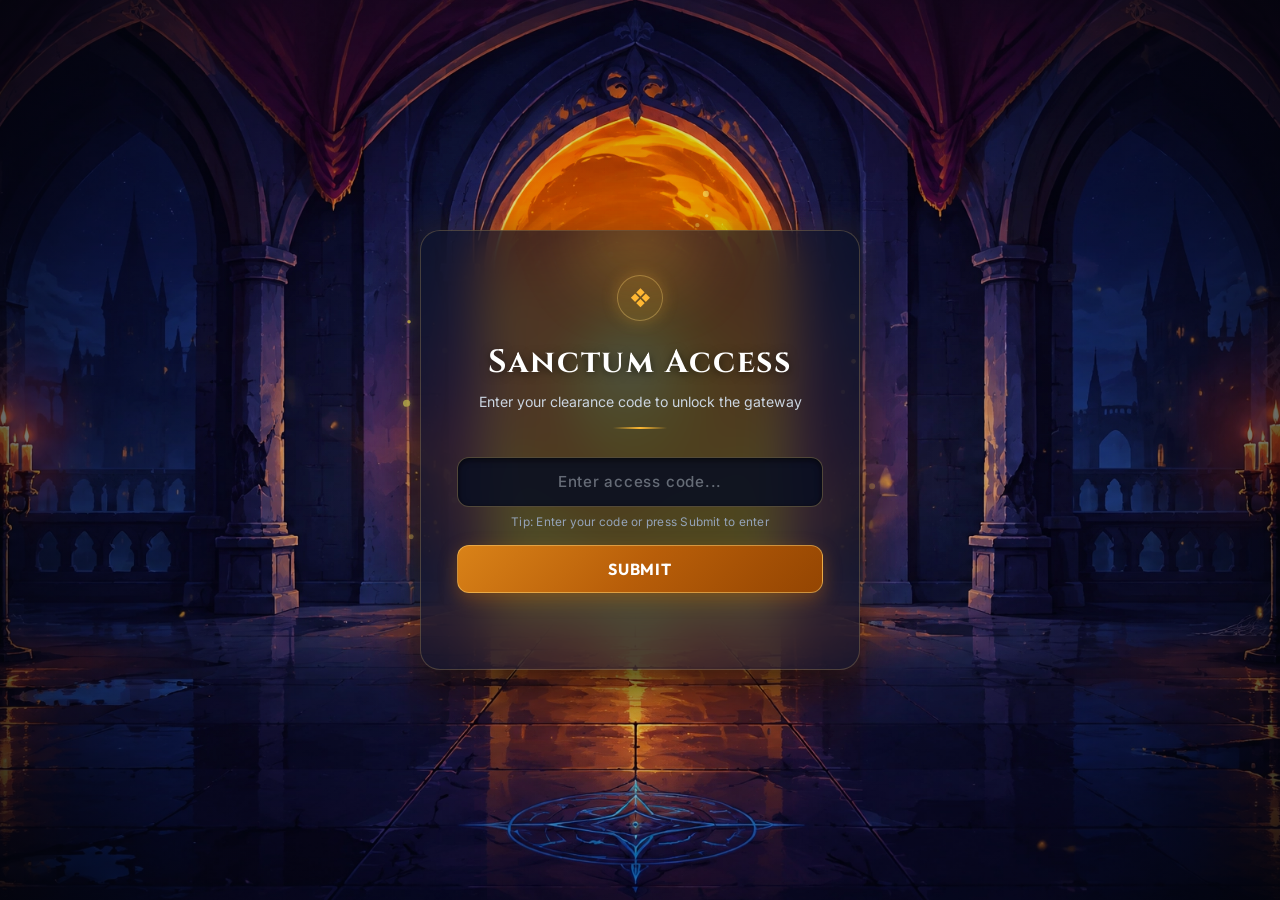
==== commit b568849b: "feat(rimeguard): add House Rimeguard frozen fortress main page and completion transition" ====
--- a/introduction-module/index.html
+++ b/introduction-module/index.html
@@ -1408,6 +1408,121 @@
       opacity: 0;
       visibility: hidden;
     }
+
+    /* Rimeguard Gateway Celebration Modal */
+    .rimeguard-gateway-modal {
+      position: fixed;
+      inset: 0;
+      z-index: 9999;
+      background: rgba(3, 10, 16, 0.88);
+      backdrop-filter: blur(10px);
+      -webkit-backdrop-filter: blur(10px);
+      display: flex;
+      align-items: center;
+      justify-content: center;
+      padding: 24px;
+      animation: rimeModalFadeIn 0.35s cubic-bezier(0.16, 1, 0.3, 1);
+    }
+    .rimeguard-gateway-card {
+      position: relative;
+      width: 100%;
+      max-width: 520px;
+      background: linear-gradient(180deg, #13273a 0%, #09131d 100%);
+      border: 1.5px solid rgba(56, 189, 248, 0.5);
+      box-shadow: 0 0 40px rgba(56, 189, 248, 0.35), 0 24px 60px rgba(0, 0, 0, 0.9);
+      border-radius: 8px;
+      padding: 32px 28px;
+      text-align: center;
+      display: flex;
+      flex-direction: column;
+      align-items: center;
+      gap: 12px;
+    }
+    .gateway-icon-glow {
+      width: 48px;
+      height: 48px;
+      border-radius: 50%;
+      background: rgba(56, 189, 248, 0.2);
+      border: 1.5px solid #38bdf8;
+      display: flex;
+      align-items: center;
+      justify-content: center;
+      font-size: 22px;
+      color: #bae6fd;
+      box-shadow: 0 0 20px #38bdf8;
+      animation: pulseRimeIcon 2s ease-in-out infinite alternate;
+    }
+    @keyframes pulseRimeIcon {
+      0% { transform: scale(0.95); box-shadow: 0 0 10px #38bdf8; }
+      100% { transform: scale(1.1); box-shadow: 0 0 24px #7dd3fc; }
+    }
+    .rimeguard-gateway-card h2 {
+      margin: 4px 0 0;
+      font-family: var(--font-display);
+      font-size: 20px;
+      font-weight: 800;
+      letter-spacing: 0.12em;
+      color: #f0f9ff;
+    }
+    .gateway-realm-sub {
+      font-family: var(--font-display);
+      font-size: 11px;
+      font-weight: 700;
+      letter-spacing: 0.2em;
+      color: #7dd3fc;
+    }
+    .rimeguard-gateway-card p {
+      margin: 8px 0 16px;
+      font-size: 13.5px;
+      line-height: 1.6;
+      color: #cbd5e1;
+    }
+    .gateway-actions-row {
+      display: flex;
+      gap: 12px;
+      width: 100%;
+      justify-content: center;
+    }
+    .btn-gateway-enter {
+      background: linear-gradient(180deg, #0284c7 0%, #03527e 100%);
+      border: 1.5px solid #38bdf8;
+      box-shadow: 0 0 18px rgba(56, 189, 248, 0.5);
+      border-radius: 4px;
+      padding: 10px 22px;
+      color: #ffffff;
+      font-family: var(--font-display);
+      font-size: 12.5px;
+      font-weight: 700;
+      letter-spacing: 0.08em;
+      cursor: pointer;
+      display: flex;
+      align-items: center;
+      gap: 8px;
+      transition: all 0.2s ease;
+    }
+    .btn-gateway-enter:hover {
+      background: linear-gradient(180deg, #0396e0 0%, #03659c 100%);
+      box-shadow: 0 0 26px rgba(56, 189, 248, 0.7);
+      transform: translateY(-1px);
+    }
+    .btn-gateway-review {
+      background: transparent;
+      border: 1px solid #334155;
+      border-radius: 4px;
+      padding: 10px 18px;
+      color: #94a3b8;
+      font-size: 12px;
+      cursor: pointer;
+      transition: all 0.2s ease;
+    }
+    .btn-gateway-review:hover {
+      color: #f1f5f9;
+      border-color: #64748b;
+    }
+    @keyframes rimeModalFadeIn {
+      from { opacity: 0; transform: scale(0.96); }
+      to { opacity: 1; transform: scale(1); }
+    }
   </style>
 <body>
 
@@ -2335,10 +2450,32 @@
               <span class="flag-code">FLAG&#123;hum4n_f1r3w4ll_st00d_f1rm&#125;</span>
             </div>
             <button type="button" class="btn-action teal small" onclick="goScreen('module')">Back to challenges</button>
+            <button type="button" class="btn-action gold small" onclick="navigateToRimeguard(event)" style="margin-left: 8px;">✦ Enter House Rimeguard →</button>
           </div>
         </section>
       </div>
     </section>
+
+    <!-- Rimeguard Gateway Celebration Modal -->
+    <div id="rimeguardCelebrationModal" class="rimeguard-gateway-modal" style="display:none;">
+      <div class="rimeguard-gateway-card">
+        <div class="gateway-icon-glow">✦</div>
+        <h2>THE FROZEN CITADEL AWAKENS</h2>
+        <div class="gateway-realm-sub">HOUSE RIMEGUARD GATEWAY UNSEALED</div>
+        <p>
+          You have conquered all 9 trials of the Introduction Module! The northern permafrost gateway has opened, revealing the glacier-locked citadel of House Rimeguard.
+        </p>
+        <div class="gateway-actions-row">
+          <button type="button" class="btn-gateway-enter" onclick="navigateToRimeguard(event)">
+            <span>Enter House Rimeguard</span>
+            <svg viewBox="0 0 24 24" width="16" height="16" fill="none" stroke="currentColor" stroke-width="2.5"><polyline points="9 18 15 12 9 6"></polyline></svg>
+          </button>
+          <button type="button" class="btn-gateway-review" onclick="closeCelebrationModal()">
+            Stay & Review Trials
+          </button>
+        </div>
+      </div>
+    </div>
 
   </main>
 
@@ -2384,14 +2521,24 @@
     }
 
     function markChallengeCompleted(id) {
+      let isNewlyAllDone = false;
       try {
         const completed = getCompletedChallenges();
         if (!completed.includes(id)) {
           completed.push(id);
           localStorage.setItem(COMPLETED_CHALLENGES_KEY, JSON.stringify(completed));
+          if (completed.length >= 9) {
+            isNewlyAllDone = true;
+            localStorage.setItem('sanctumGateUnlocked', 'true');
+          }
         }
       } catch (e) {}
       updateChallengesUI();
+      if (isNewlyAllDone) {
+        setTimeout(() => {
+          showCelebrationModal();
+        }, 700);
+      }
     }
 
     try {
@@ -2529,6 +2676,21 @@
           stageBadge.style.display = isDone ? 'inline-flex' : 'none';
         }
       });
+
+      // Update Topbar Return Button if all 9 challenges completed
+      const btnBack = document.getElementById('btnBackToSanctum');
+      if (btnBack) {
+        if (count >= totalChallenges) {
+          btnBack.innerHTML = `
+            <span style="color:#7dd3fc; margin-right:4px;">✦</span>
+            <span>Enter House Rimeguard</span>
+            <svg viewBox="0 0 24 24" width="16" height="16" fill="none" stroke="currentColor" stroke-width="2.3" style="margin-left:4px;"><polyline points="9 18 15 12 9 6"></polyline></svg>
+          `;
+          btnBack.onclick = (e) => navigateToRimeguard(e);
+          btnBack.style.borderColor = 'rgba(56, 189, 248, 0.7)';
+          btnBack.style.boxShadow = '0 0 16px rgba(56, 189, 248, 0.4)';
+        }
+      }
     }
 
     // Screen Routing
@@ -3378,22 +3540,48 @@
       }
     });
 
-    function navigateBackToSanctum(e) {
+    function navigateToRimeguard(e) {
       if (e) e.preventDefault();
       try {
         sessionStorage.setItem('justReturnedFromIntro', 'true');
-        const completed = getCompletedChallenges();
-        if (completed.length >= 9) {
-          localStorage.setItem('sanctumGateUnlocked', 'true');
-        } else {
-          localStorage.removeItem('sanctumGateUnlocked');
-        }
+        localStorage.setItem('sanctumGateUnlocked', 'true');
       } catch (err) {}
       const veil = document.getElementById('forestPortalVeil');
       if (veil) {
         veil.classList.remove('dissolved');
       }
       setTimeout(() => {
+        window.location.href = '../rimeguard.html';
+      }, 550);
+    }
+
+    function showCelebrationModal() {
+      const modal = document.getElementById('rimeguardCelebrationModal');
+      if (modal) modal.style.display = 'flex';
+      playFlagSuccess();
+    }
+
+    function closeCelebrationModal() {
+      const modal = document.getElementById('rimeguardCelebrationModal');
+      if (modal) modal.style.display = 'none';
+    }
+
+    function navigateBackToSanctum(e) {
+      if (e) e.preventDefault();
+      const completed = getCompletedChallenges();
+      if (completed.length >= 9) {
+        navigateToRimeguard(e);
+        return;
+      }
+      try {
+        sessionStorage.setItem('justReturnedFromIntro', 'true');
+        localStorage.removeItem('sanctumGateUnlocked');
+      } catch (err) {}
+      const veil = document.getElementById('forestPortalVeil');
+      if (veil) {
+        veil.classList.remove('dissolved');
+      }
+      setTimeout(() => {
         window.location.href = '../dashboard.html';
       }, 550);
     }
